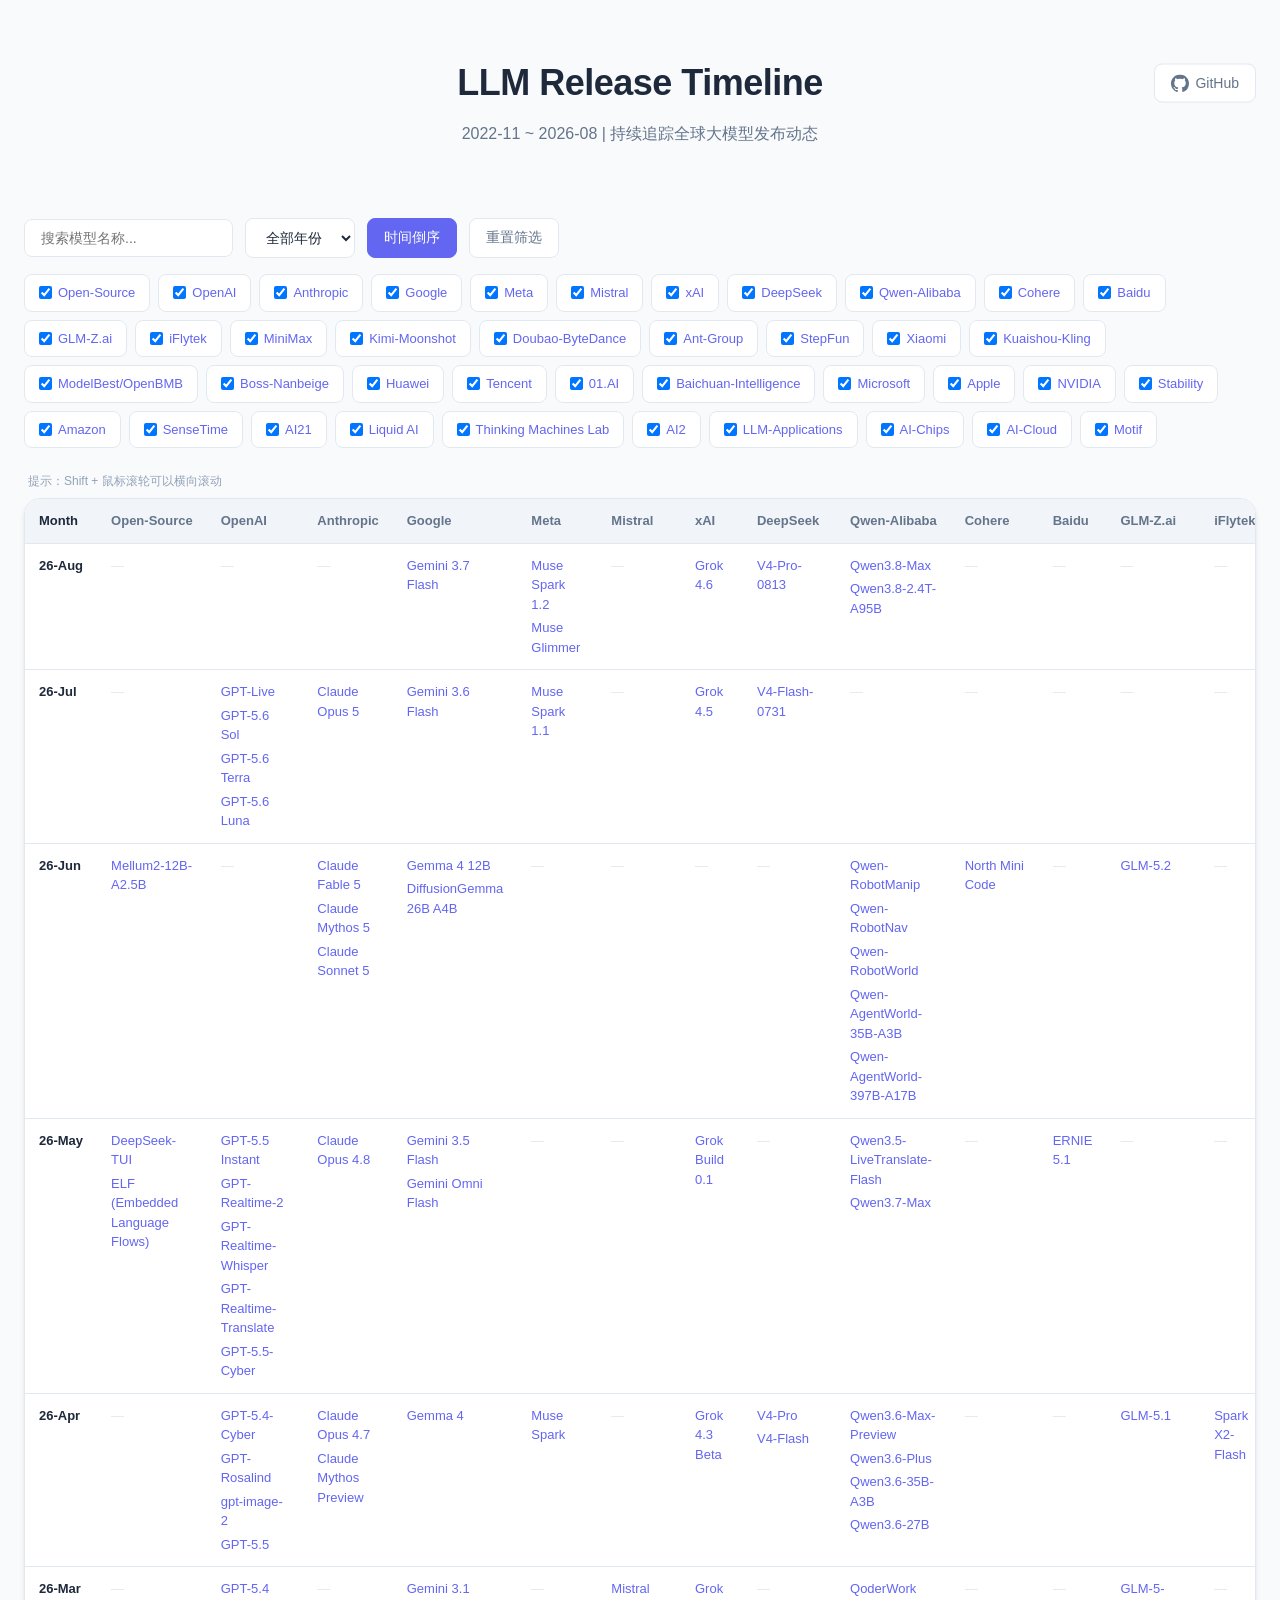
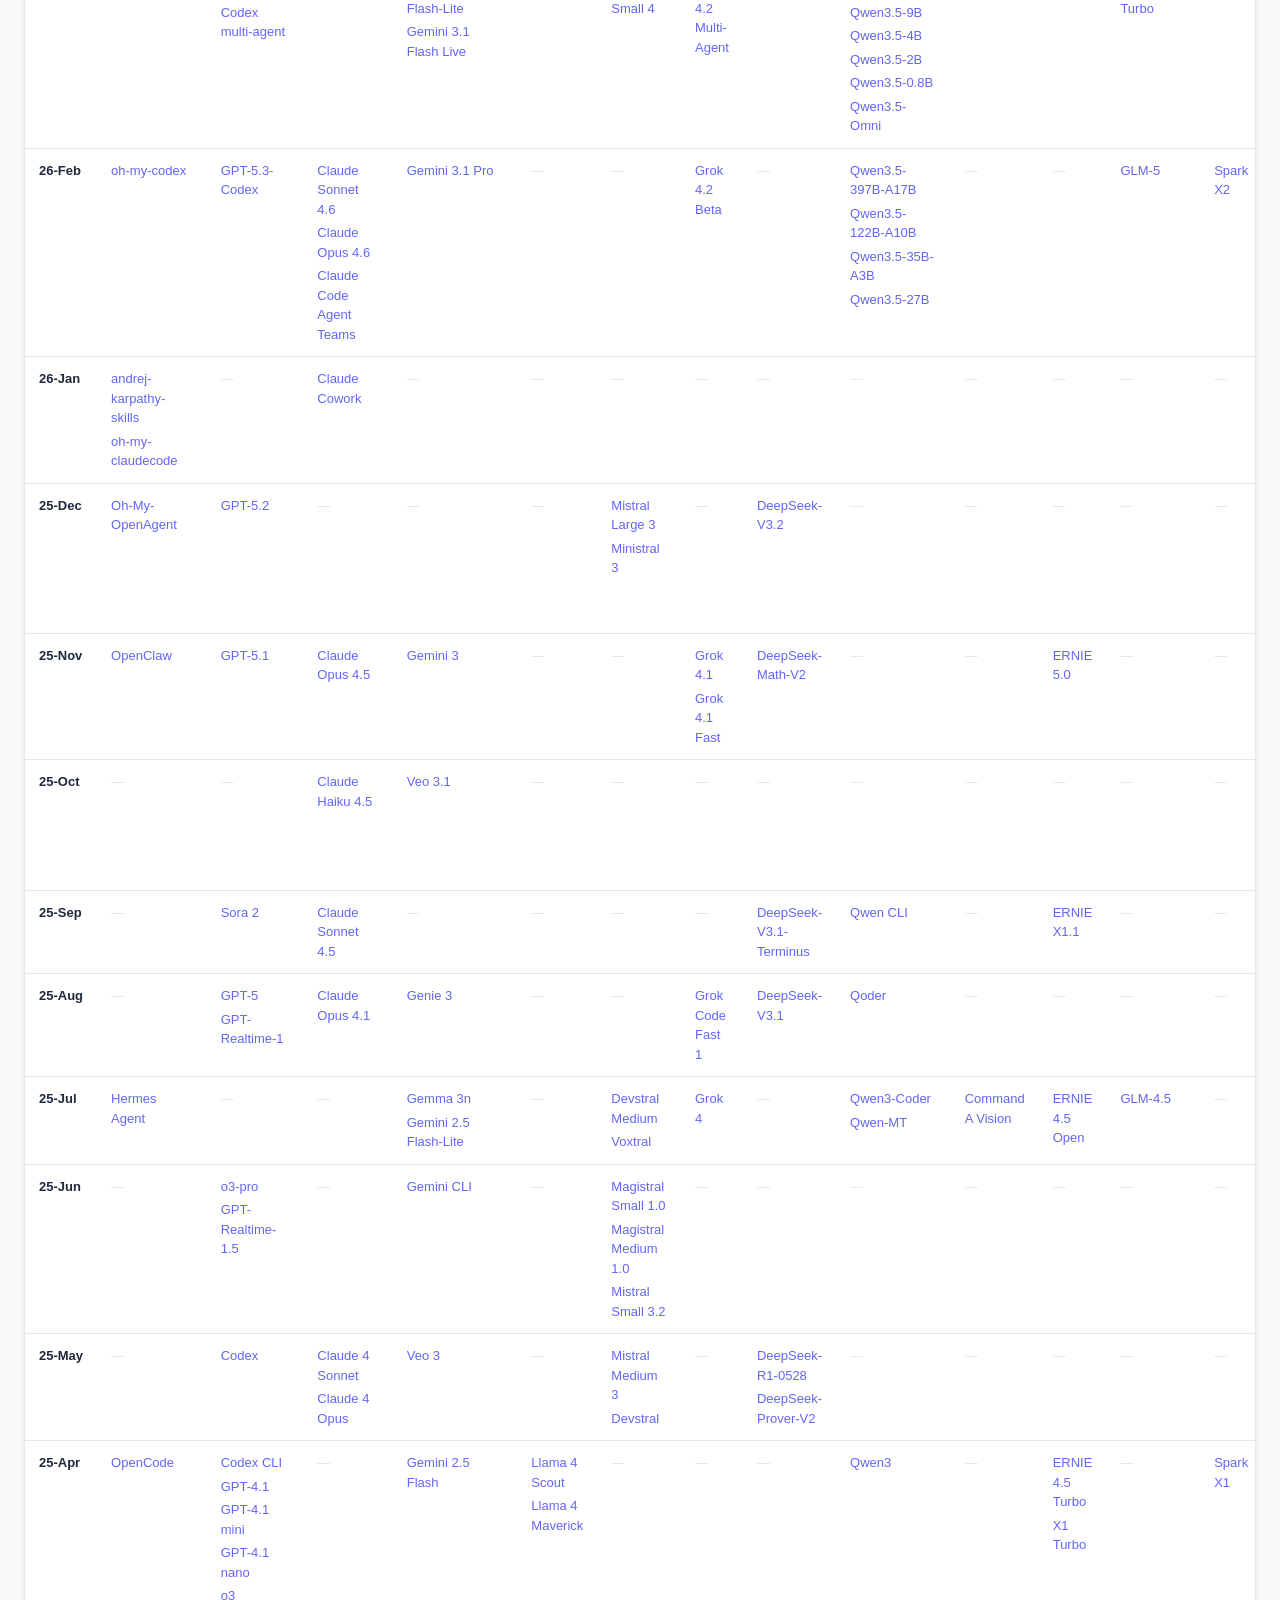
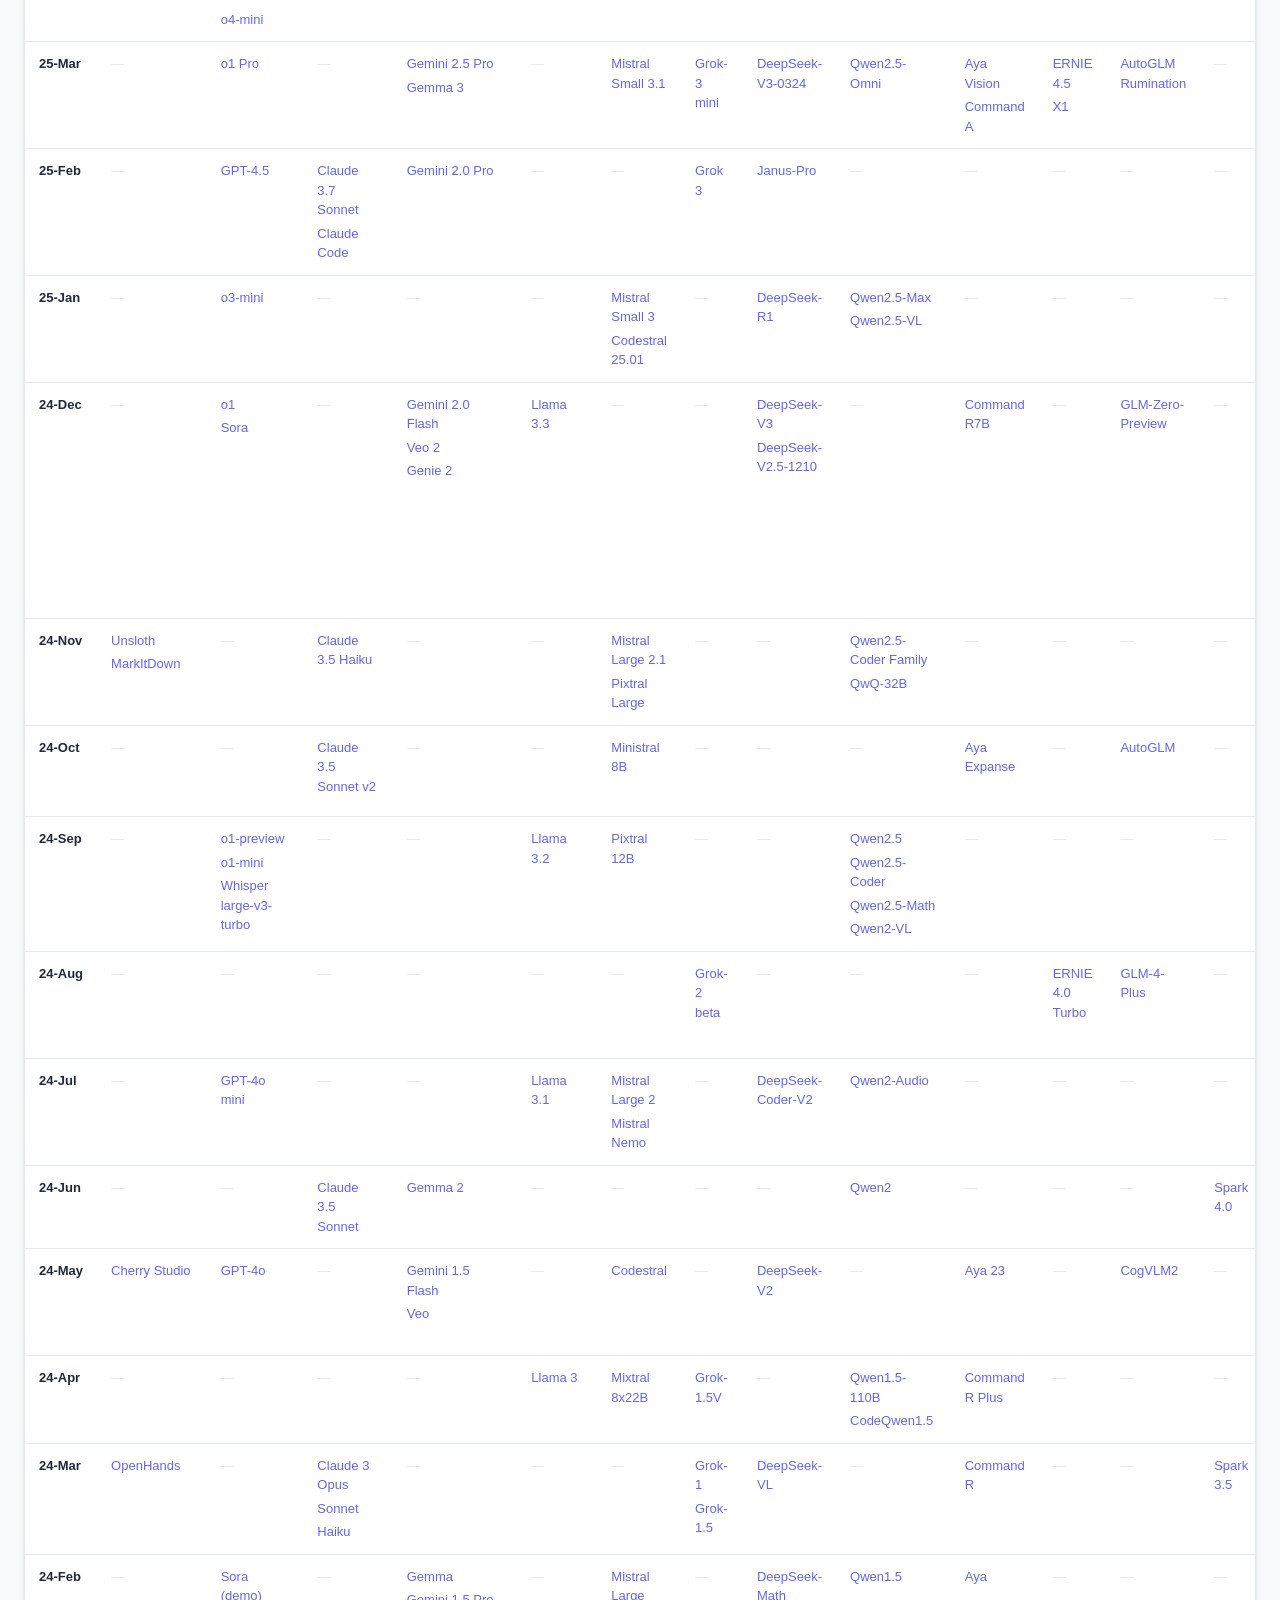
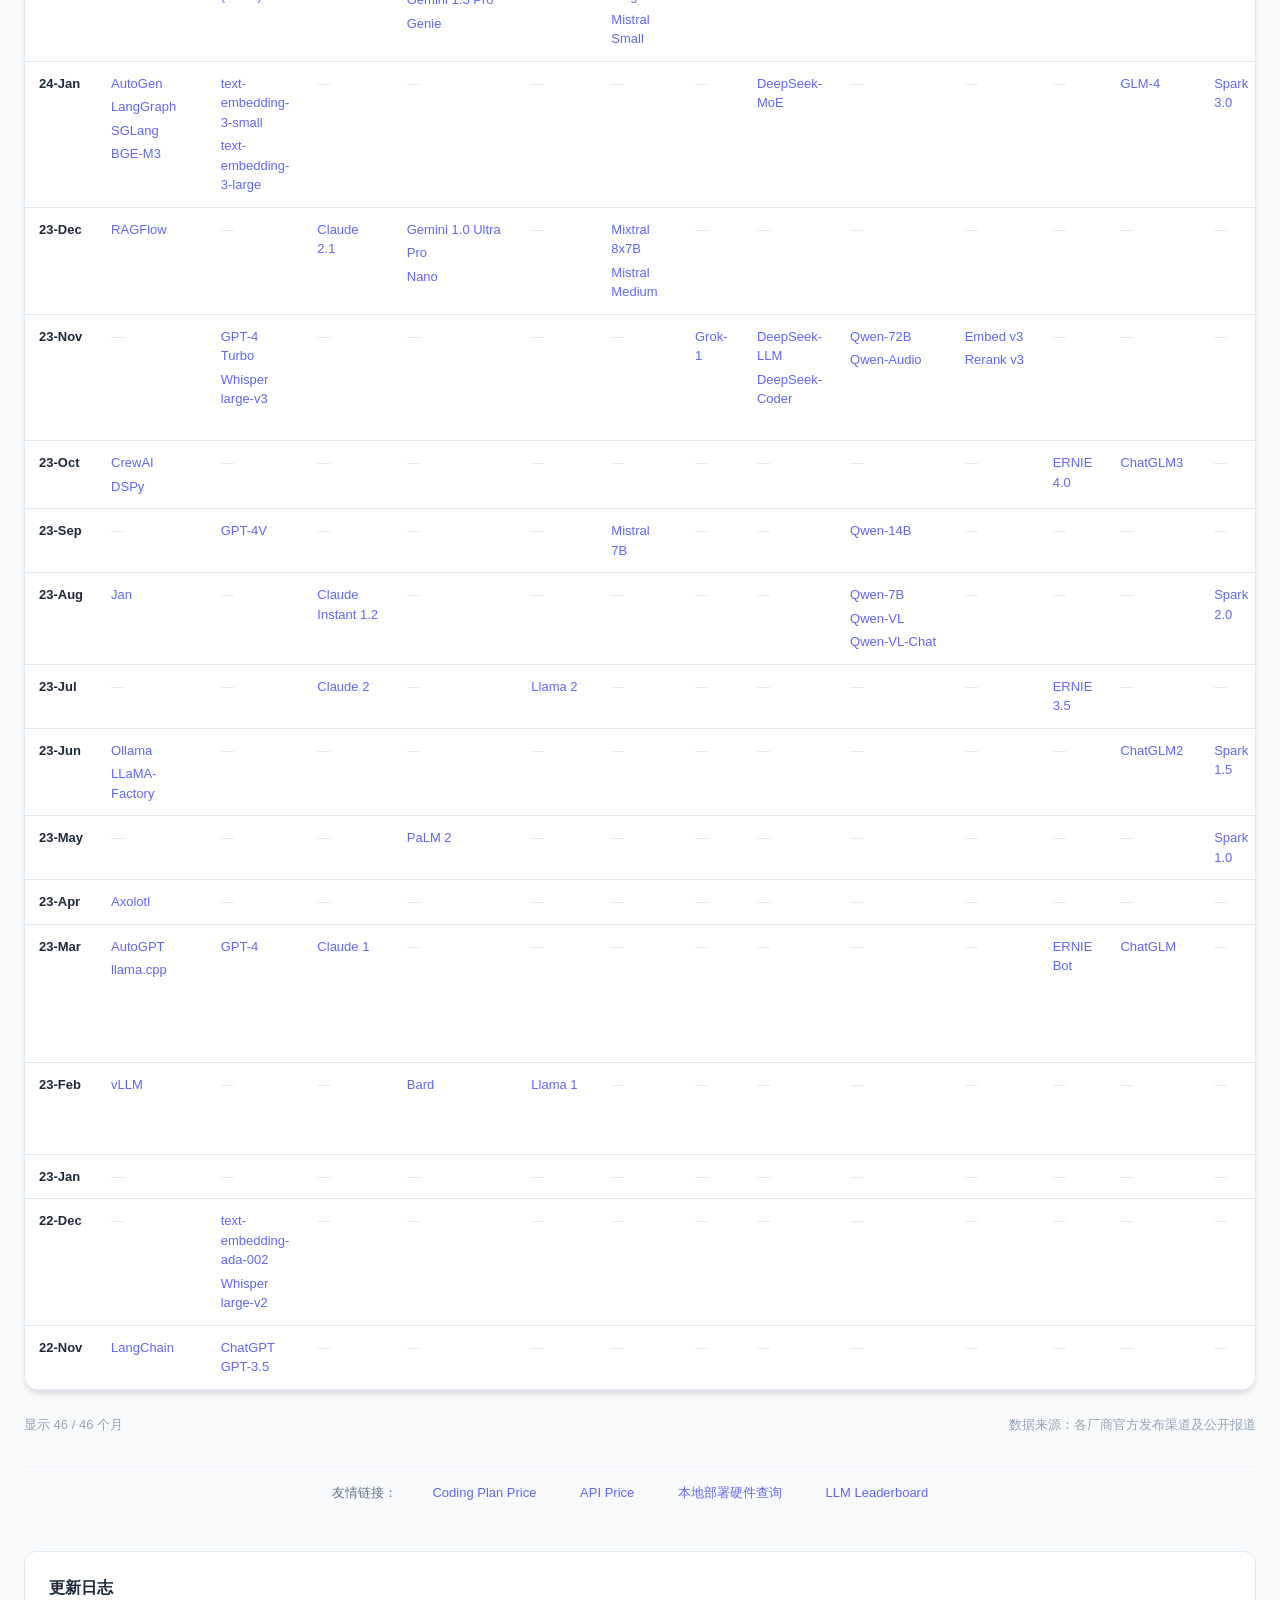
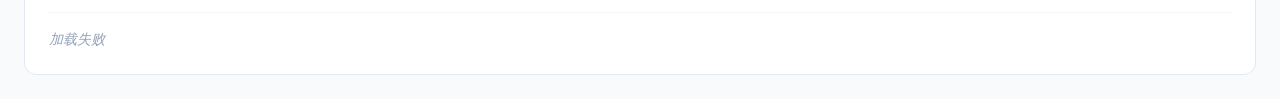
==== index.html @ 6c7d3f7c "site: add LLM Leaderboard (Artificial Analysis) to friend links" ====
<!DOCTYPE html>
<html lang="zh-CN">
<head>
  <meta charset="UTF-8">
  <meta name="viewport" content="width=device-width, initial-scale=1.0">
  <title>LLM Release Timeline</title>
  <link rel="stylesheet" href="styles.css">
</head>
<body>
  <div class="container">
    <header>
      <div class="header-top">
        <h1>LLM Release Timeline</h1>
        <a href="https://github.com/Physics-Lee/Monthly_Table_of_LLM_Releasing" class="github-link" target="_blank">
          <svg viewBox="0 0 24 24" width="18" height="18"><path fill="currentColor" d="M12 0C5.37 0 0 5.37 0 12c0 5.31 3.435 9.795 8.205 11.385.6.105.825-.255.825-.57 0-.285-.015-1.23-.015-2.235-3.015.555-3.795-.735-4.035-1.41-.135-.345-.72-1.41-1.23-1.695-.42-.225-1.02-.78-.015-.795.945-.015 1.62.87 1.845 1.23 1.08 1.815 2.805 1.305 3.495.99.105-.78.42-1.305.765-1.605-2.67-.3-5.46-1.335-5.46-5.925 0-1.305.465-2.385 1.23-3.225-.12-.3-.54-1.53.12-3.18 0 0 1.005-.315 3.3 1.23.96-.27 1.98-.405 3-.405s2.04.135 3 .405c2.295-1.56 3.3-1.23 3.3-1.23.66 1.65.24 2.88.12 3.18.765.84 1.23 1.905 1.23 3.225 0 4.605-2.805 5.625-5.475 5.925.435.375.81 1.095.81 2.22 0 1.605-.015 2.895-.015 3.3 0 .315.225.69.825.57A12.02 12.02 0 0024 12c0-6.63-5.37-12-12-12z"/></svg>
          GitHub
        </a>
      </div>
      <p class="subtitle">2022-11 ~ 2026-08 | 持续追踪全球大模型发布动态</p>
    </header>

    <div class="filters">
      <div class="filter-group">
        <input type="text" id="searchInput" placeholder="搜索模型名称...">
        <select id="yearFilter">
          <option value="all">全部年份</option>
          <option value="2022">2022</option>
          <option value="2023">2023</option>
          <option value="2024">2024</option>
          <option value="2025">2025</option>
          <option value="2026">2026</option>
        </select>
        <button id="sortBtn" data-order="desc">时间倒序</button>
        <button id="resetBtn">重置筛选</button>
      </div>
      <div class="vendor-filters" id="vendorFilters"></div>
    </div>

    <div class="table-hints">
      <span class="table-hint-left">提示：Shift + 鼠标滚轮可以横向滚动</span>
    </div>

    <div class="table-wrapper">
      <table id="timelineTable">
        <thead></thead>
        <tbody></tbody>
      </table>
    </div>

    <div class="footer">
      <span id="stats">加载中...</span>
      <span class="source">数据来源：各厂商官方发布渠道及公开报道</span>
    </div>

    <div class="friend-links">
      <span class="friend-links-label">友情链接：</span>
      <a href="https://z4crk6mg95.coze.site/" target="_blank" rel="noopener">Coding Plan Price</a>
      <a href="https://openrouter.ai/models?order=pricing-high-to-low" target="_blank" rel="noopener">API Price</a>
      <a href="https://apxml.com/zh/models" target="_blank" rel="noopener">本地部署硬件查询</a>
      <a href="https://artificialanalysis.ai/leaderboards/models" target="_blank" rel="noopener">LLM Leaderboard</a>
    </div>

    <div class="changelog" id="changelog">
      <h3>更新日志</h3>
      <div class="changelog-list" id="changelogList">加载中...</div>
    </div>
  </div>

  <script src="scripts/model-utils.js"></script>
  <script src="app.js"></script>
</body>
</html>
---- styles.css ----
:root {
  --bg-primary: #f8fafc;
  --bg-secondary: #ffffff;
  --bg-tertiary: #f1f5f9;
  --text-primary: #1e293b;
  --text-secondary: #64748b;
  --text-tertiary: #94a3b8;
  --border-color: #e2e8f0;
  --border-light: #f1f5f9;
  --accent-primary: #6366f1;
  --accent-secondary: #8b5cf6;
  --accent-success: #10b981;
  --shadow-sm: 0 1px 2px 0 rgba(0, 0, 0, 0.05);
  --shadow-md: 0 4px 6px -1px rgba(0, 0, 0, 0.1), 0 2px 4px -1px rgba(0, 0, 0, 0.06);
  --radius-sm: 6px;
  --radius-md: 8px;
  --radius-lg: 12px;
  --radius-xl: 16px;
}

* {
  margin: 0;
  padding: 0;
  box-sizing: border-box;
}

body {
  font-family: -apple-system, BlinkMacSystemFont, 'Segoe UI', 'PingFang SC', 'Hiragino Sans GB', 'Microsoft YaHei', sans-serif;
  background: var(--bg-primary);
  color: var(--text-primary);
  line-height: 1.5;
  padding: 24px;
  font-size: 14px;
}

.container {
  max-width: 1600px;
  margin: 0 auto;
}

/* Header */
header {
  margin-bottom: 32px;
  text-align: center;
  padding: 32px 0;
  position: relative;
}

.header-top {
  display: flex;
  align-items: center;
  justify-content: center;
  position: relative;
  margin-bottom: 12px;
}

header h1 {
  font-size: 36px;
  font-weight: 700;
  letter-spacing: -0.5px;
  color: var(--text-primary);
}

.github-link {
  position: absolute;
  right: 0;
  top: 50%;
  transform: translateY(-50%);
  display: inline-flex;
  align-items: center;
  gap: 6px;
  color: var(--text-secondary);
  text-decoration: none;
  font-size: 14px;
  font-weight: 500;
  padding: 8px 16px;
  border-radius: var(--radius-md);
  border: 1px solid var(--border-color);
  background: var(--bg-secondary);
  transition: all 0.2s;
}

.github-link:hover {
  color: var(--accent-primary);
  border-color: var(--accent-primary);
}

.subtitle {
  font-size: 16px;
  color: var(--text-secondary);
  margin-bottom: 8px;
  font-weight: 500;
}

.models {
  font-size: 13px;
  color: var(--text-tertiary);
  max-width: 700px;
  margin: 0 auto;
  line-height: 1.6;
}

/* Filters */
.filters {
  margin-bottom: 24px;
  display: flex;
  flex-direction: column;
  gap: 16px;
}

.filter-group {
  display: flex;
  flex-wrap: wrap;
  gap: 12px;
  align-items: center;
}

#searchInput {
  padding: 10px 16px;
  border: 1px solid var(--border-color);
  border-radius: var(--radius-md);
  font-size: 14px;
  min-width: 200px;
  background: var(--bg-secondary);
  color: var(--text-primary);
}

#searchInput:focus {
  outline: none;
  border-color: var(--accent-primary);
}

#yearFilter {
  padding: 10px 16px;
  border: 1px solid var(--border-color);
  border-radius: var(--radius-md);
  font-size: 14px;
  background: var(--bg-secondary);
  color: var(--text-primary);
  cursor: pointer;
}

#resetBtn {
  padding: 10px 16px;
  border: 1px solid var(--border-color);
  border-radius: var(--radius-md);
  font-size: 14px;
  background: var(--bg-secondary);
  color: var(--text-secondary);
  cursor: pointer;
  font-weight: 500;
  transition: all 0.2s;
}

#resetBtn:hover {
  border-color: var(--accent-primary);
  color: var(--accent-primary);
  background: rgba(99, 102, 241, 0.06);
}

#sortBtn {
  padding: 10px 16px;
  border: 1px solid var(--accent-primary);
  border-radius: var(--radius-md);
  font-size: 14px;
  background: var(--accent-primary);
  color: #fff;
  cursor: pointer;
  font-weight: 500;
  transition: all 0.2s;
}

#sortBtn:hover {
  background: var(--accent-secondary);
  border-color: var(--accent-secondary);
}

.vendor-filters {
  display: flex;
  flex-wrap: wrap;
  gap: 8px;
}

.vendor-filters label {
  display: flex;
  align-items: center;
  gap: 6px;
  padding: 8px 14px;
  background: var(--bg-secondary);
  border: 1px solid var(--border-color);
  border-radius: var(--radius-md);
  font-size: 13px;
  cursor: pointer;
  transition: all 0.15s;
  user-select: none;
}

.vendor-filters label:hover {
  border-color: var(--accent-primary);
}

.vendor-filters input {
  cursor: pointer;
}

.vendor-filters input:checked + span {
  color: var(--accent-primary);
  font-weight: 500;
}

/* Table Hints */
.table-hints {
  display: flex;
  justify-content: space-between;
  align-items: center;
  margin-bottom: 8px;
  padding: 0 4px;
  font-size: 12px;
  color: var(--text-tertiary);
}

/* Table */
.table-wrapper {
  overflow-x: auto;
  border-radius: var(--radius-xl);
  border: 1px solid var(--border-color);
  background: var(--bg-secondary);
  box-shadow: var(--shadow-md);
}

table {
  width: 100%;
  border-collapse: collapse;
  min-width: 1400px;
}

th, td {
  padding: 12px 14px;
  text-align: left;
  border-bottom: 1px solid var(--border-color);
  font-size: 13px;
  vertical-align: top;
}

th {
  background: var(--bg-tertiary);
  font-weight: 600;
  color: var(--text-secondary);
  position: sticky;
  top: 0;
  z-index: 2;
  white-space: nowrap;
}

/* 第一列月份固定 */
th:first-child,
td:first-child {
  position: sticky;
  left: 0;
  background: var(--bg-secondary);
  font-weight: 600;
  color: var(--text-primary);
  z-index: 3;
  min-width: 70px;
  white-space: nowrap;
}

th:first-child {
  background: var(--bg-tertiary);
  z-index: 4;
}

tbody tr:hover td {
  background: var(--bg-tertiary);
}

tbody tr:hover td:first-child {
  background: #e2e8f0;
}

/* 空单元格淡化 */
td:empty::after {
  content: '—';
  color: var(--border-color);
}

/* 模型链接 */
.model-link {
  color: var(--accent-primary);
  text-decoration: none;
  font-weight: 500;
}

.model-link:hover {
  text-decoration: underline;
}

/* 单元格内的多个模型 */
.model-item {
  display: block;
  margin-bottom: 4px;
  line-height: 1.5;
}

.model-item:last-child {
  margin-bottom: 0;
}

/* Footer */
.footer {
  margin-top: 24px;
  display: flex;
  justify-content: space-between;
  align-items: center;
  font-size: 13px;
  color: var(--text-tertiary);
  flex-wrap: wrap;
  gap: 8px;
}

/* Friend Links */
.friend-links {
  margin-top: 32px;
  padding: 16px 0;
  text-align: center;
  font-size: 13px;
  color: var(--text-tertiary);
  border-top: 1px solid var(--border-light);
}

.friend-links-label {
  margin-right: 12px;
  color: var(--text-secondary);
  font-weight: 500;
}

.friend-links a {
  color: var(--accent-primary);
  text-decoration: none;
  margin: 0 10px;
  padding: 4px 10px;
  border-radius: var(--radius-sm);
  transition: all 0.2s;
}

.friend-links a:hover {
  text-decoration: underline;
  background: rgba(99, 102, 241, 0.06);
}

/* Changelog */
.changelog {
  margin-top: 32px;
  padding: 24px;
  background: var(--bg-secondary);
  border-radius: var(--radius-lg);
  border: 1px solid var(--border-color);
}

.changelog h3 {
  font-size: 16px;
  font-weight: 600;
  color: var(--text-primary);
  margin-bottom: 16px;
  padding-bottom: 12px;
  border-bottom: 1px solid var(--border-light);
}

.changelog-list {
  display: flex;
  flex-direction: column;
  gap: 12px;
}

.changelog-item {
  display: flex;
  align-items: flex-start;
  gap: 12px;
  font-size: 13px;
  line-height: 1.6;
}

.changelog-date {
  color: var(--text-tertiary);
  white-space: nowrap;
  min-width: 80px;
}

.changelog-hash {
  color: var(--accent-primary);
  font-family: monospace;
  font-size: 12px;
  background: rgba(99, 102, 241, 0.08);
  padding: 2px 6px;
  border-radius: var(--radius-sm);
  white-space: nowrap;
}

.changelog-msg {
  color: var(--text-secondary);
  flex: 1;
}

.changelog-error {
  color: var(--text-tertiary);
  font-style: italic;
}

/* Responsive */
@media (max-width: 768px) {
  body {
    padding: 16px;
  }

  header h1 {
    font-size: 26px;
  }

  .github-link {
    position: static;
    transform: none;
    margin-top: 16px;
  }

  .header-top {
    flex-direction: column;
  }

  .filter-group {
    width: 100%;
  }

  #searchInput {
    flex: 1;
    min-width: 0;
  }
}
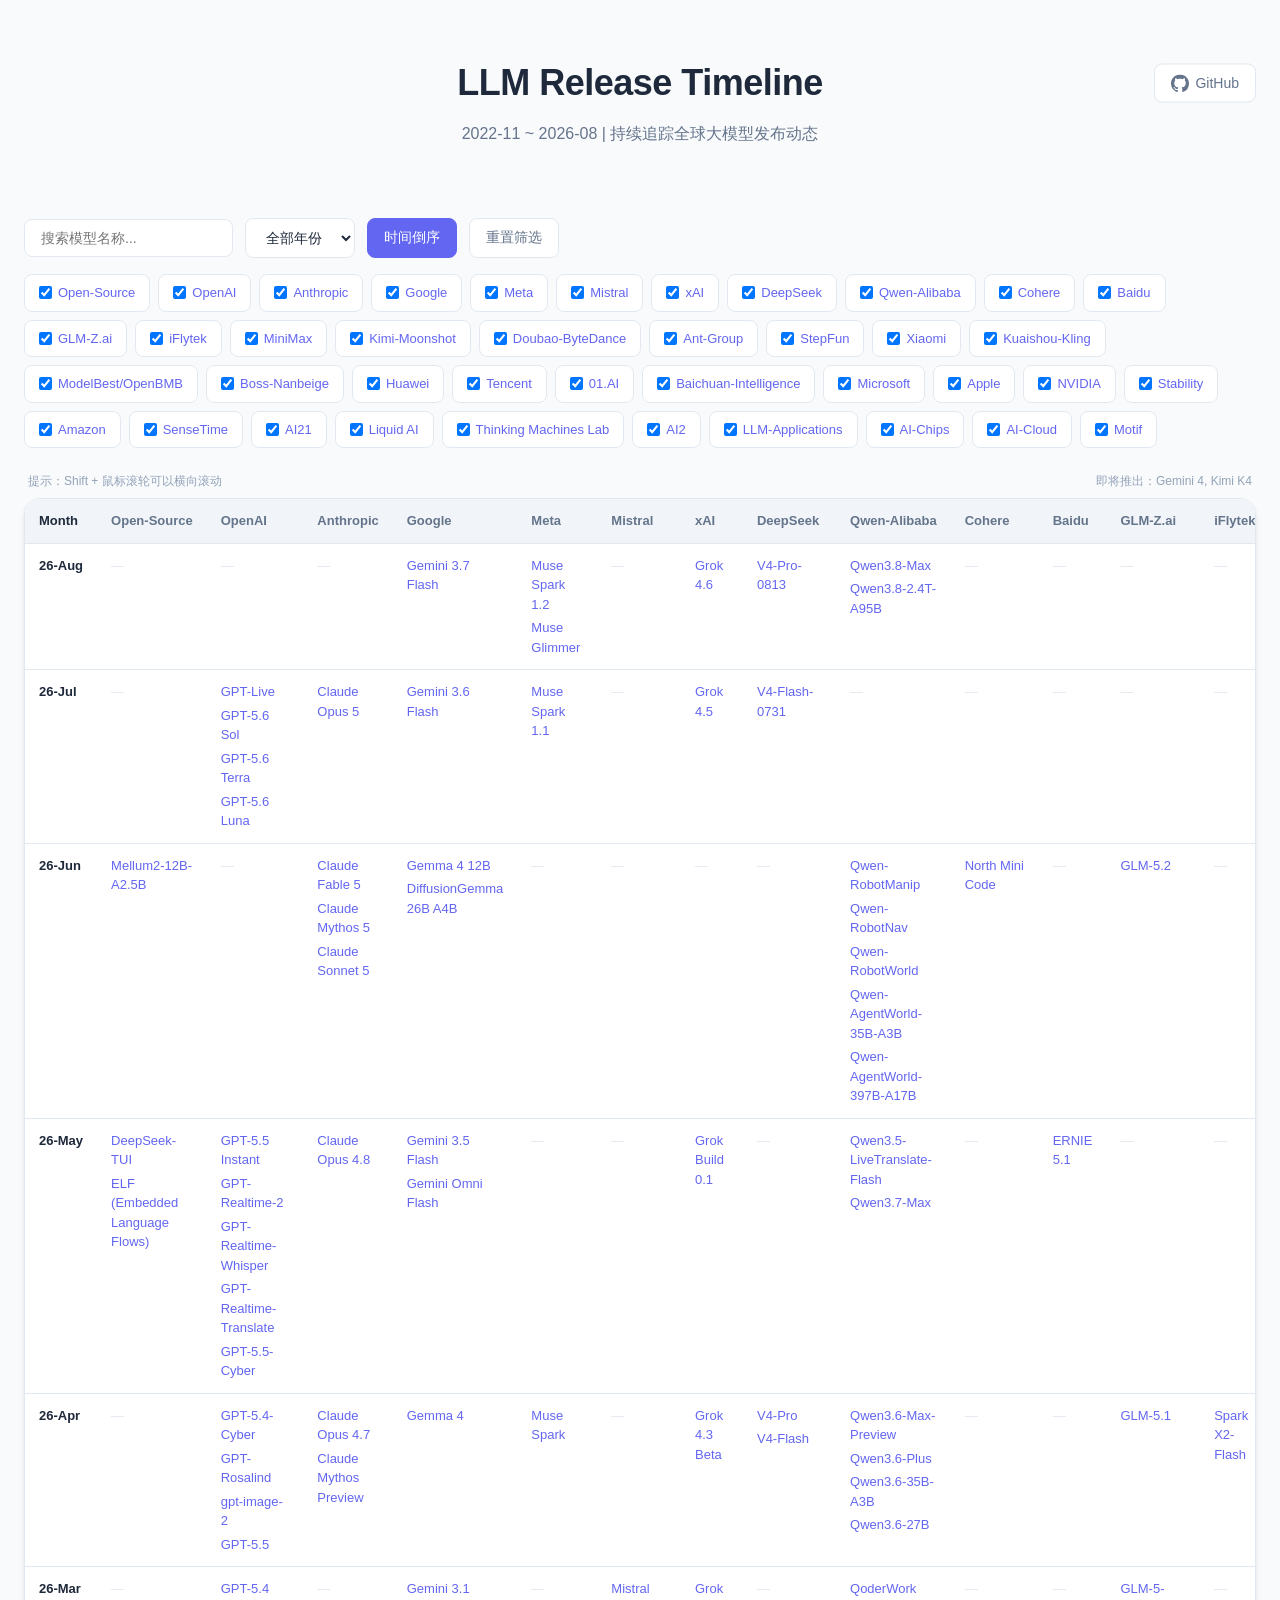
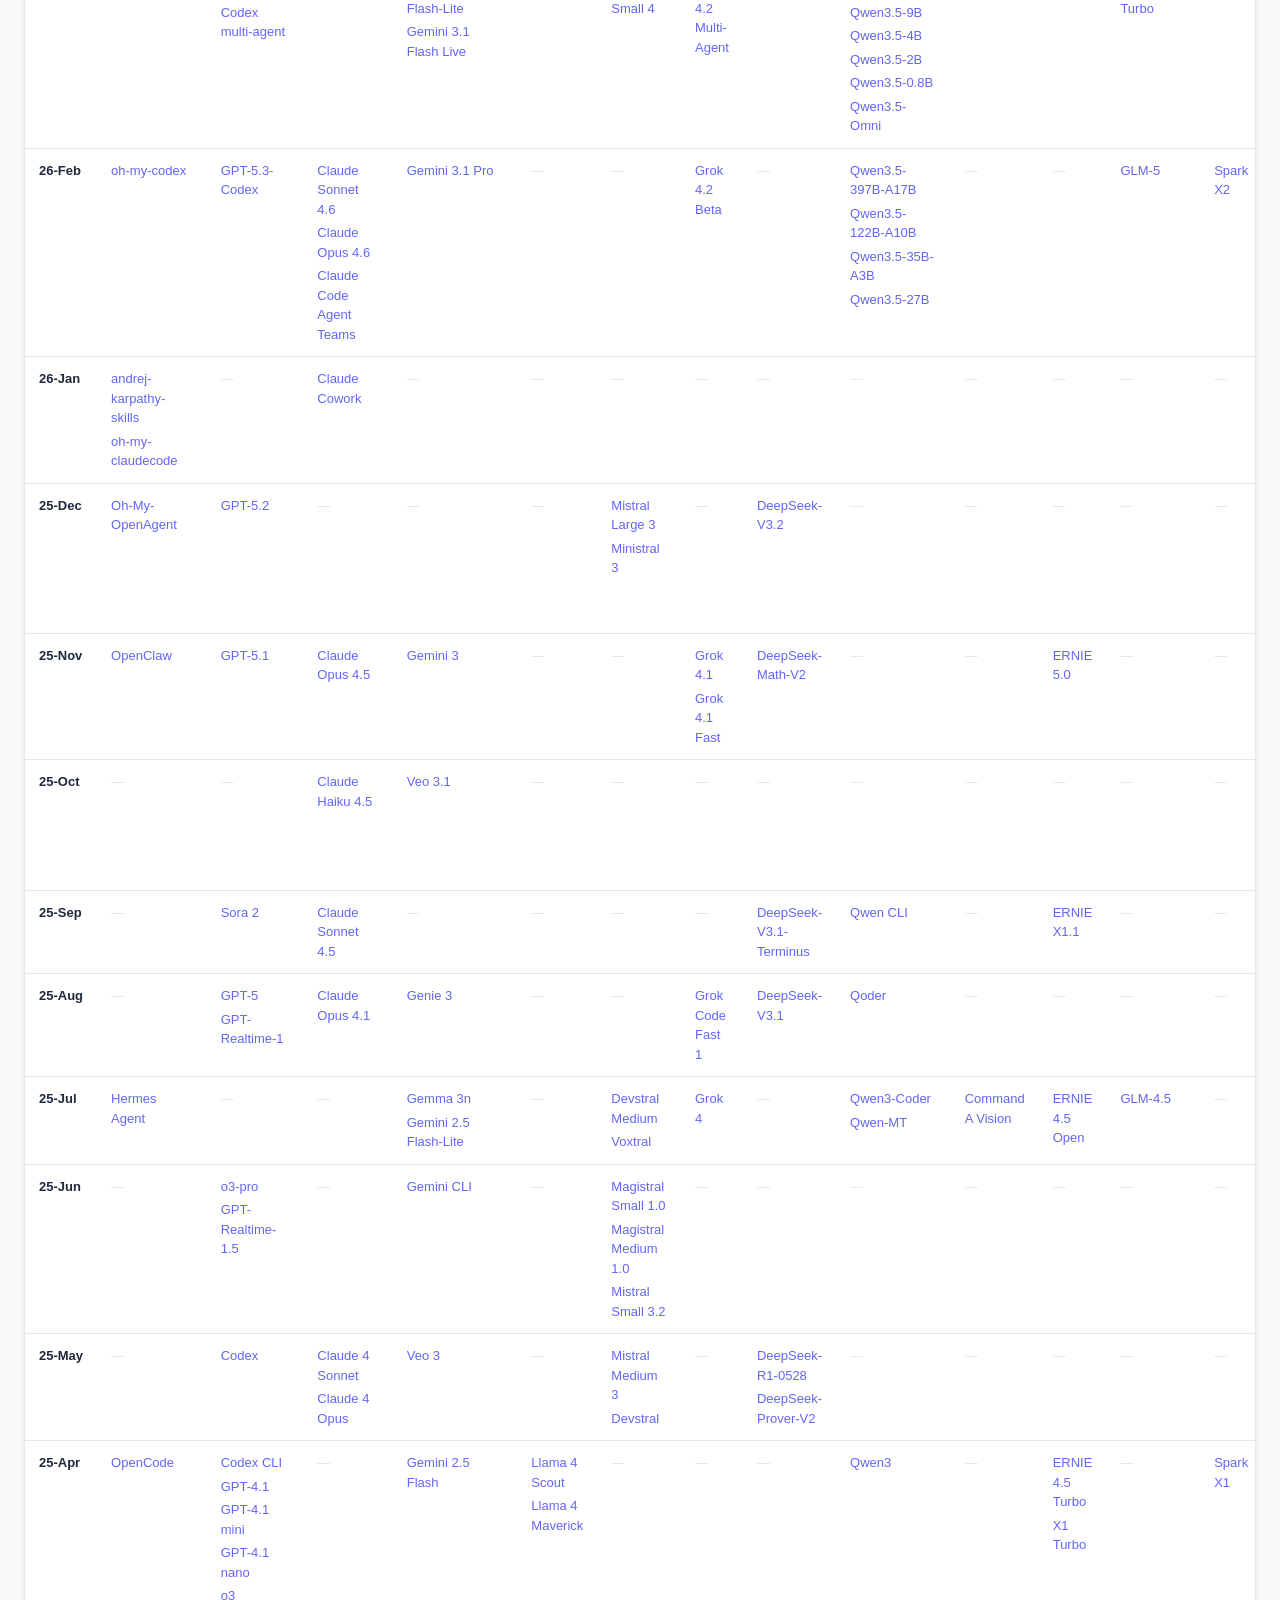
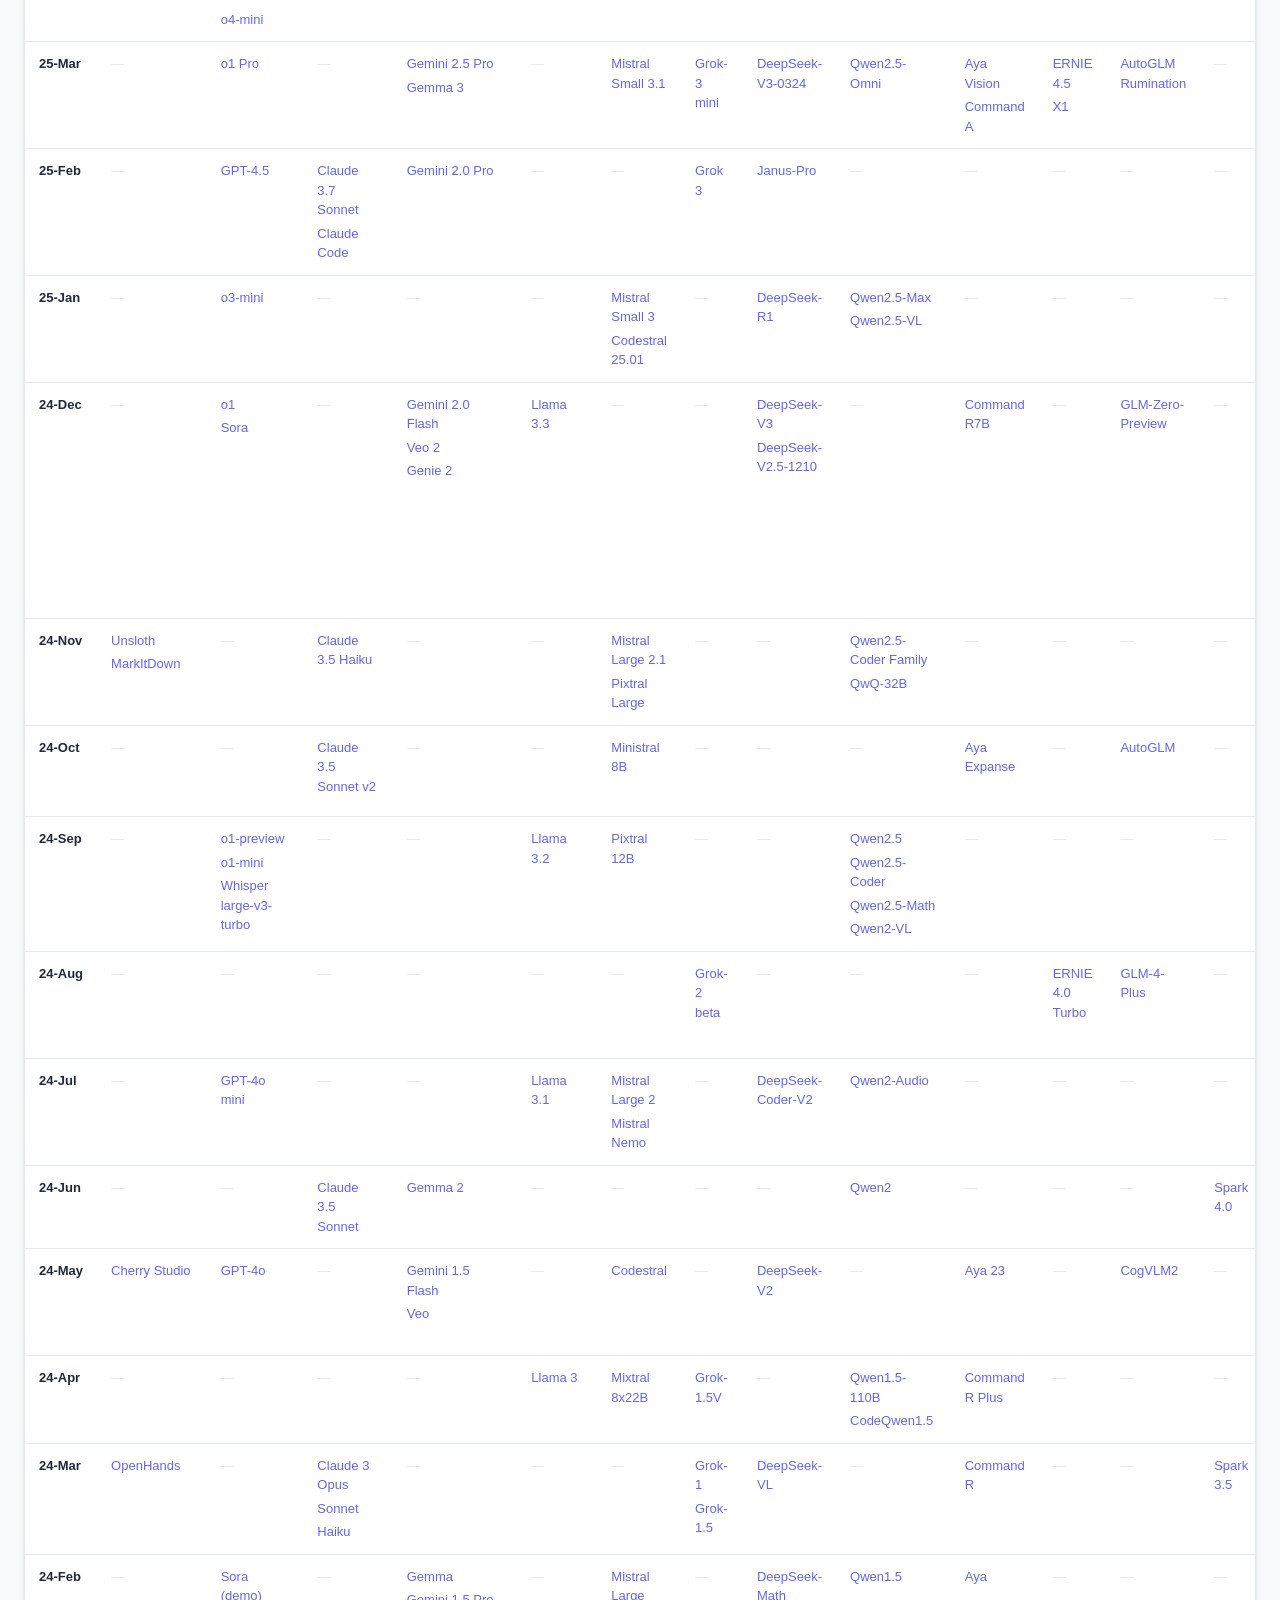
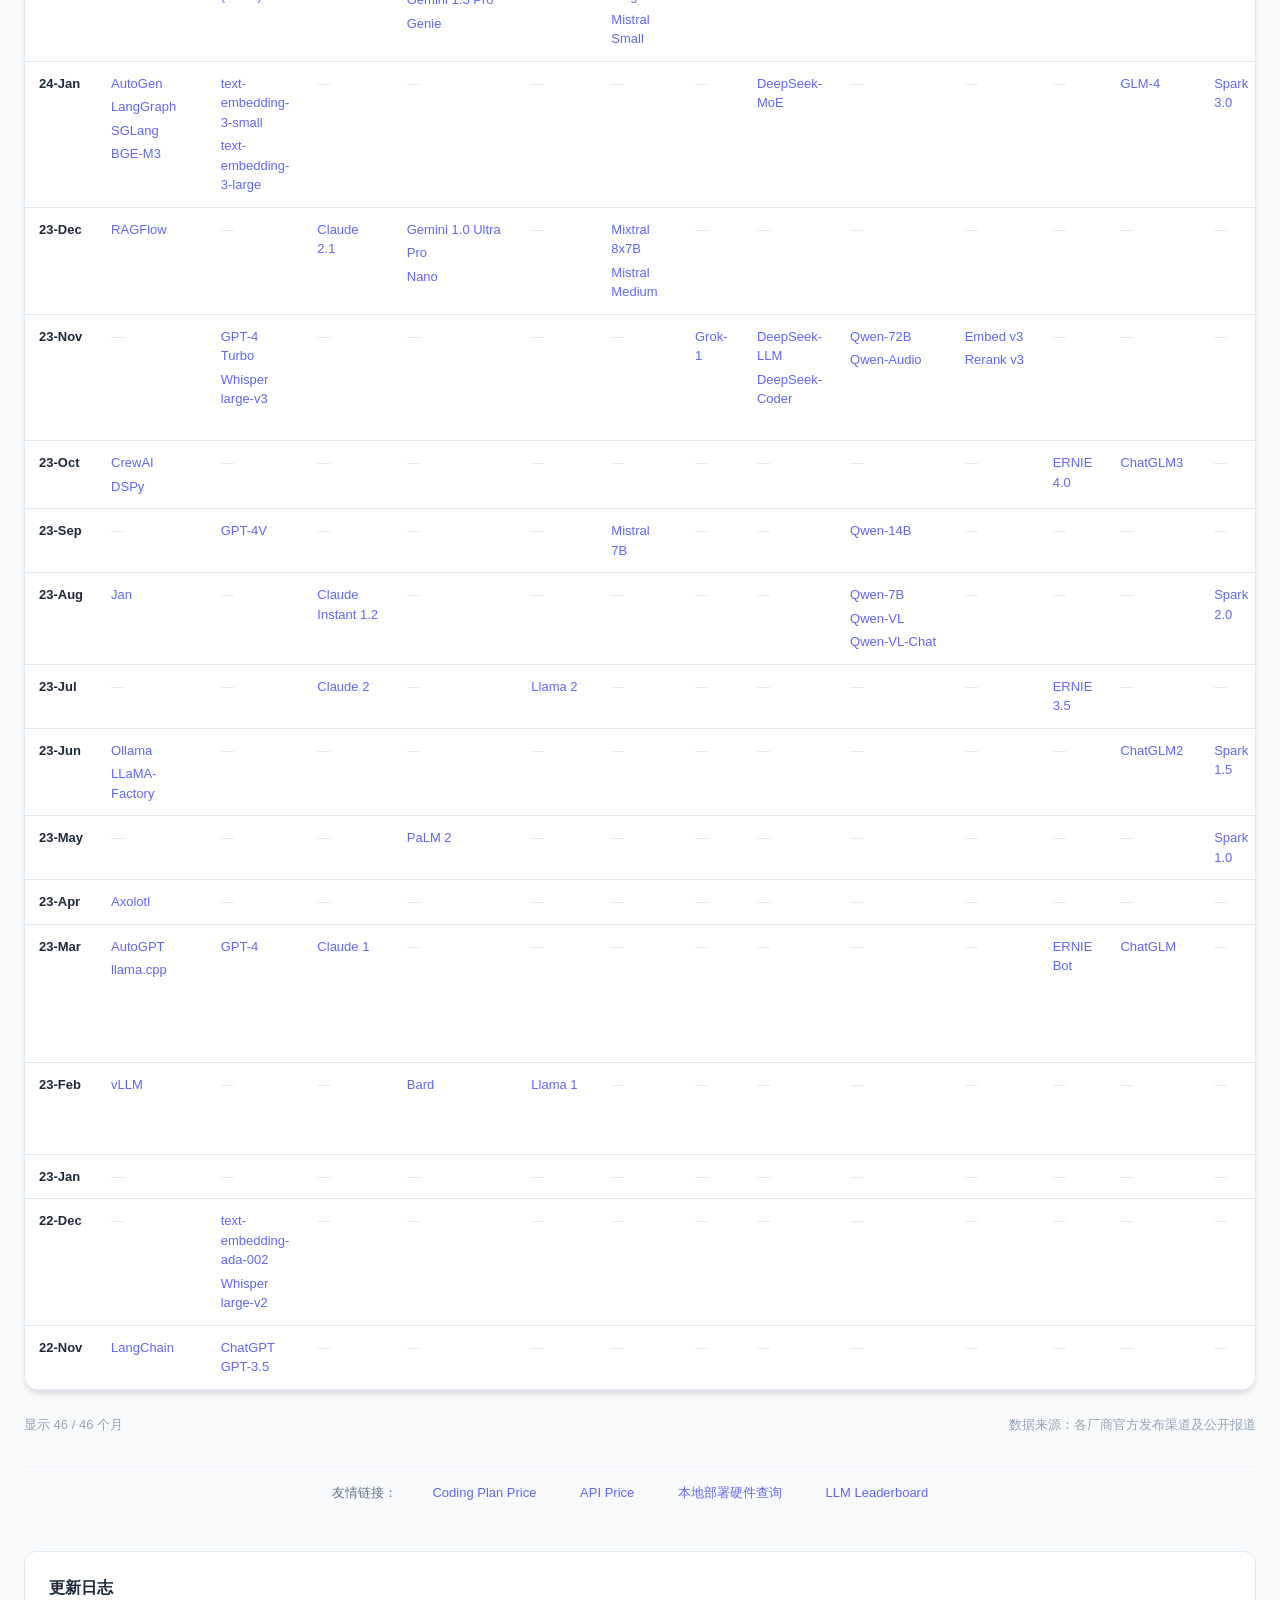
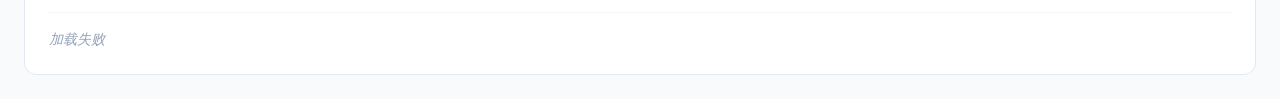
==== commit 6f0b0e60: "site: restore upcoming releases hint with Gemini 4 and Kimi K4" ====
--- a/index.html
+++ b/index.html
@@ -38,6 +38,7 @@
 
     <div class="table-hints">
       <span class="table-hint-left">提示：Shift + 鼠标滚轮可以横向滚动</span>
+      <span class="table-hint-right">即将推出：Gemini 4, Kimi K4</span>
     </div>
 
     <div class="table-wrapper">
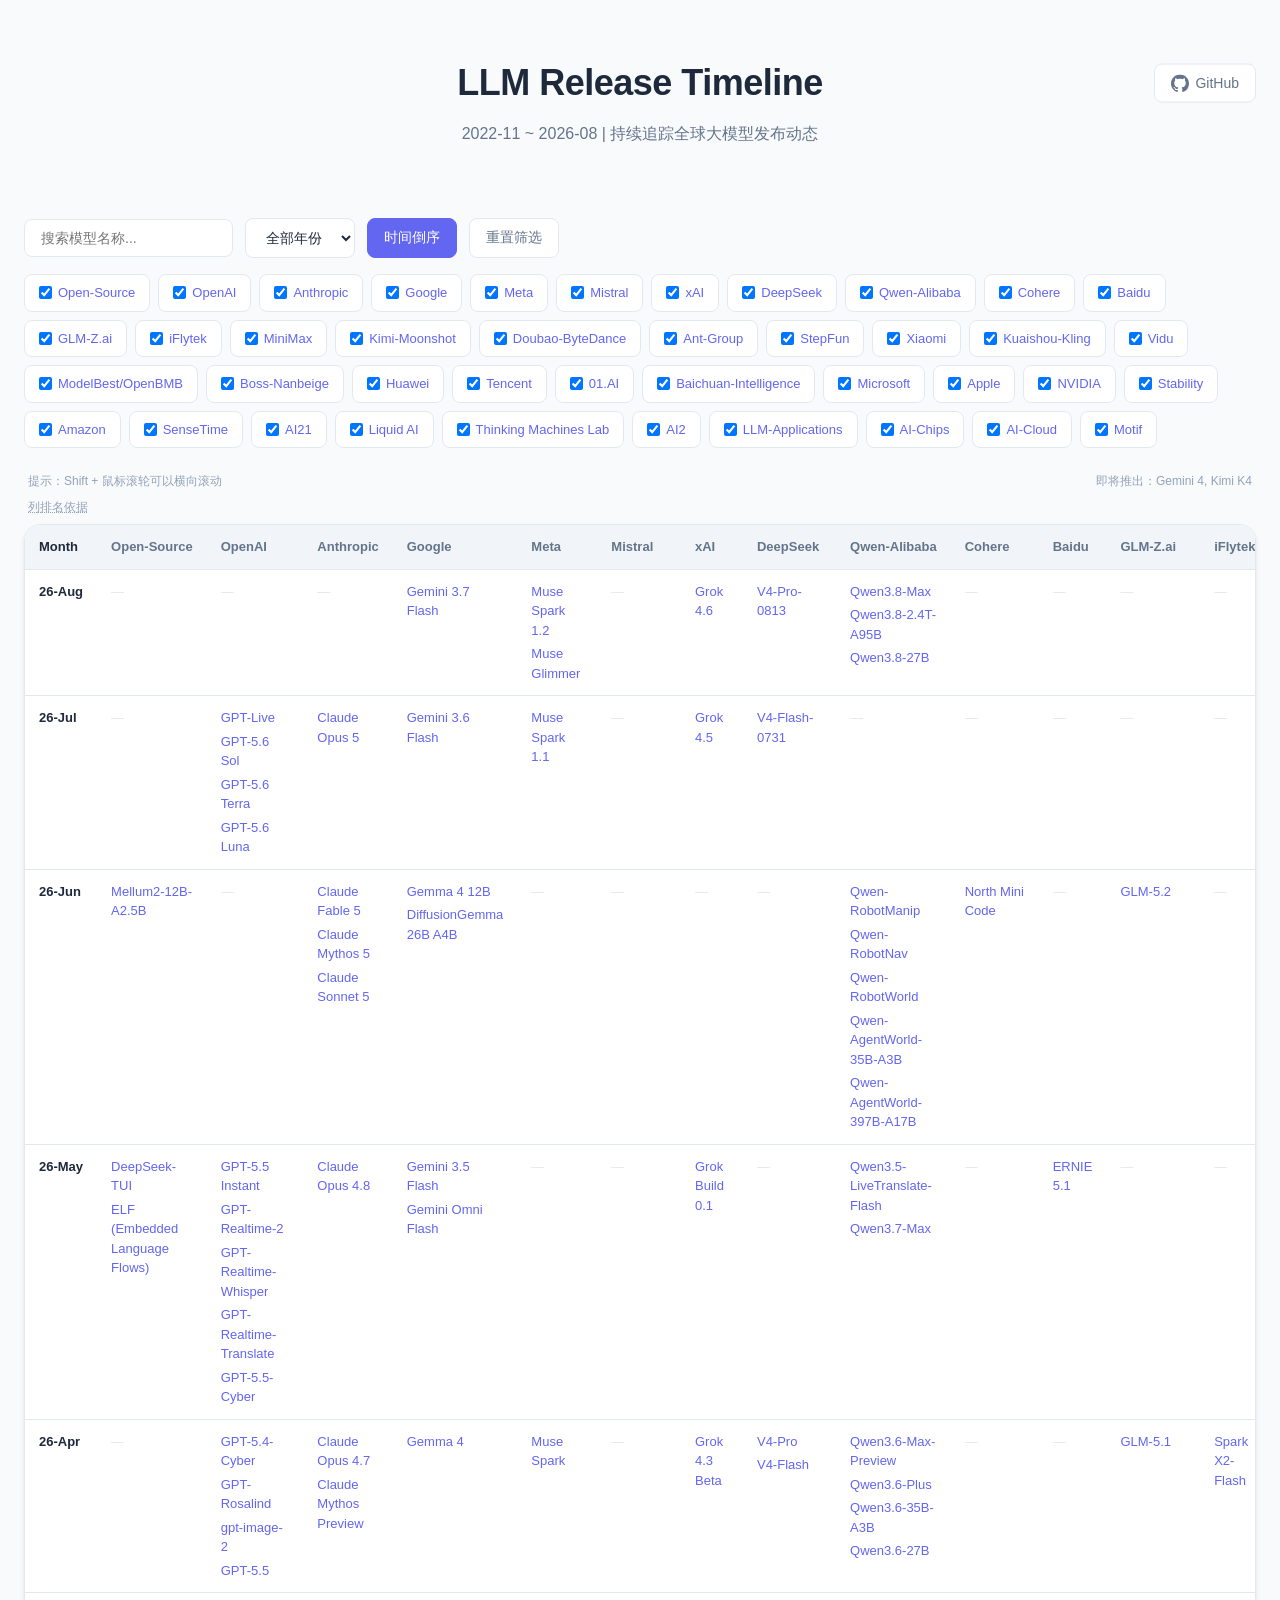
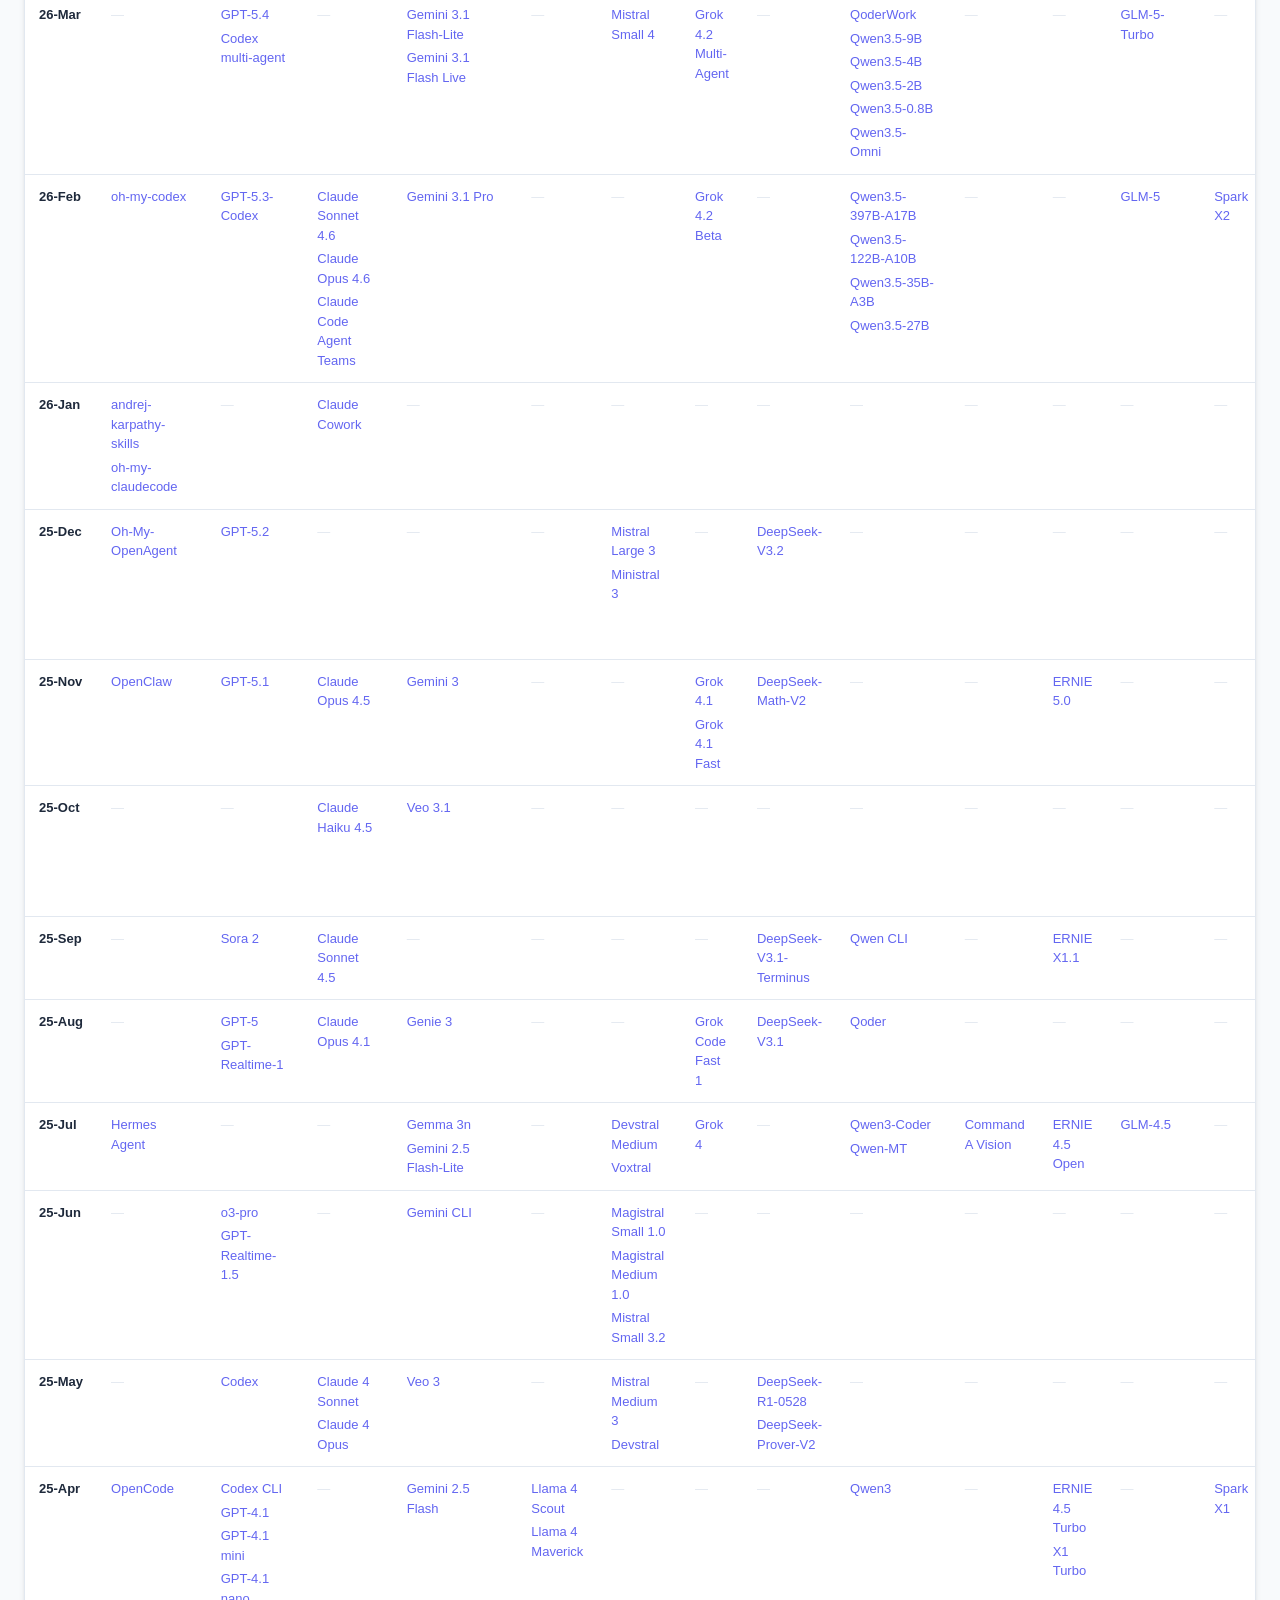
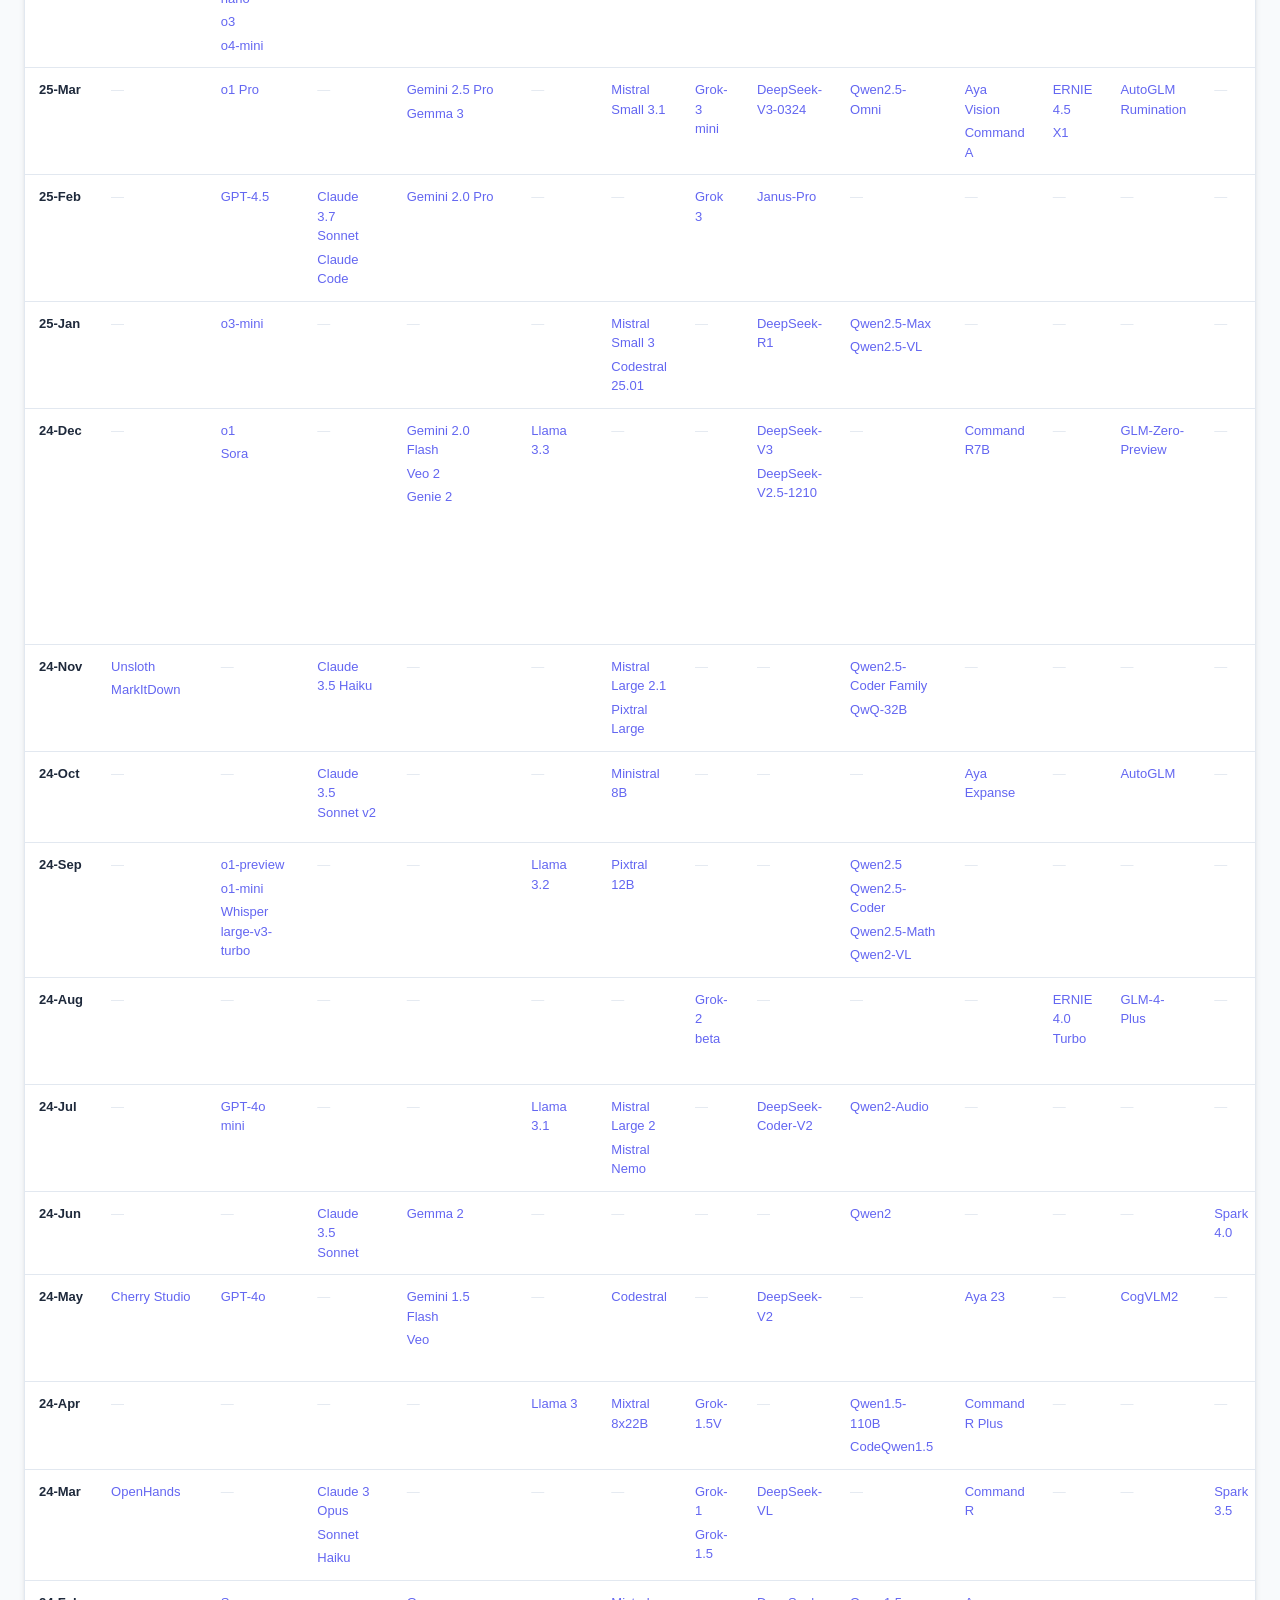
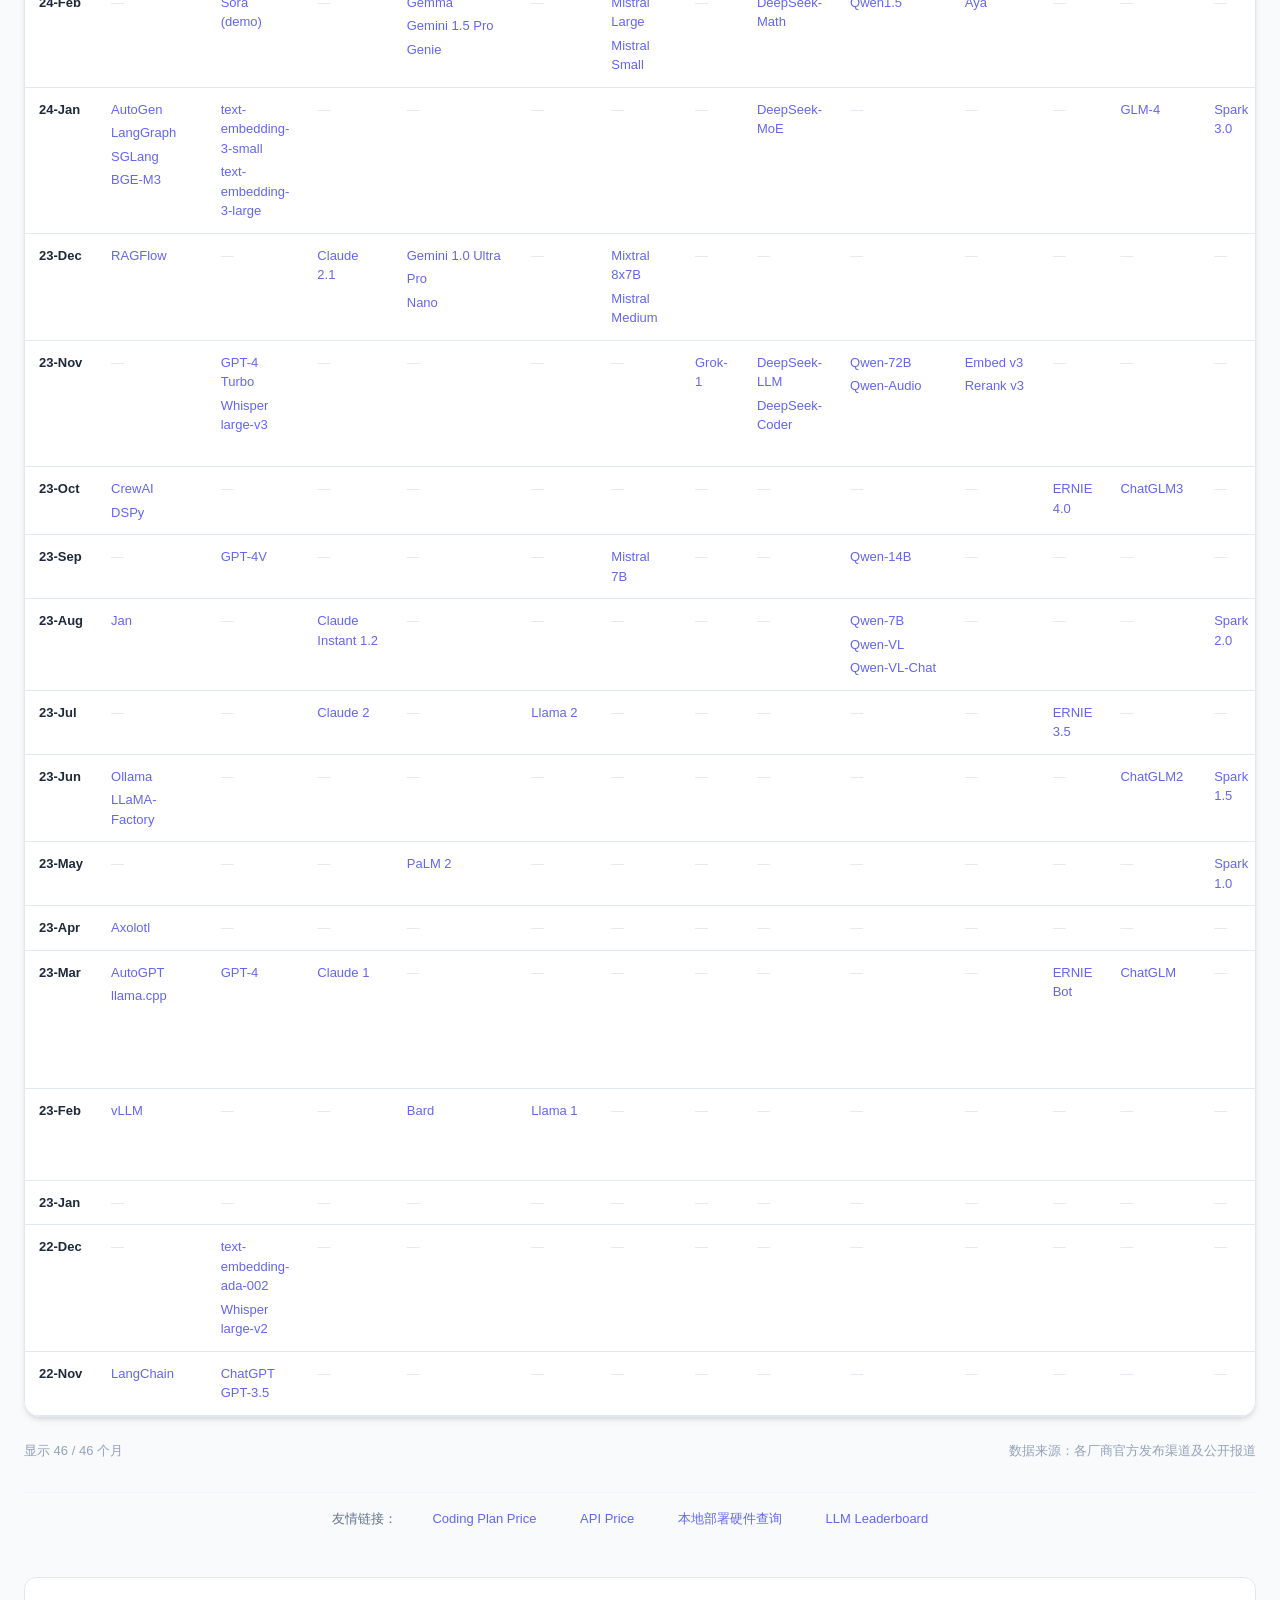
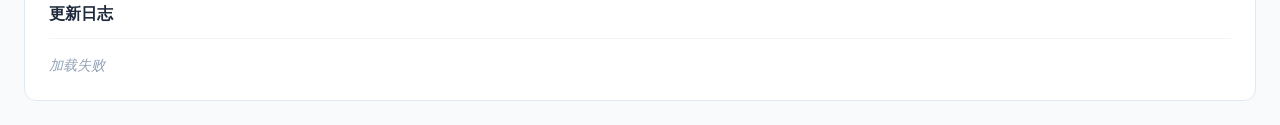
==== commit d13d67b7: "site: add column-ranking basis page backed by AA snapshot" ====
--- a/index.html
+++ b/index.html
@@ -41,6 +41,10 @@
       <span class="table-hint-right">即将推出：Gemini 4, Kimi K4</span>
     </div>
 
+    <div class="ranking-source">
+      <a href="aa-ranking.html" target="_blank" rel="noopener">列排名依据</a>
+    </div>
+
     <div class="table-wrapper">
       <table id="timelineTable">
         <thead></thead>
--- a/styles.css
+++ b/styles.css
@@ -219,6 +219,22 @@
   color: var(--text-tertiary);
 }
 
+/* Ranking Source */
+.ranking-source {
+  margin-bottom: 8px;
+  padding: 0 4px;
+  font-size: 12px;
+}
+
+.ranking-source a {
+  color: var(--text-tertiary);
+  text-decoration: underline dotted;
+}
+
+.ranking-source a:hover {
+  color: var(--text-secondary);
+}
+
 /* Table */
 .table-wrapper {
   overflow-x: auto;
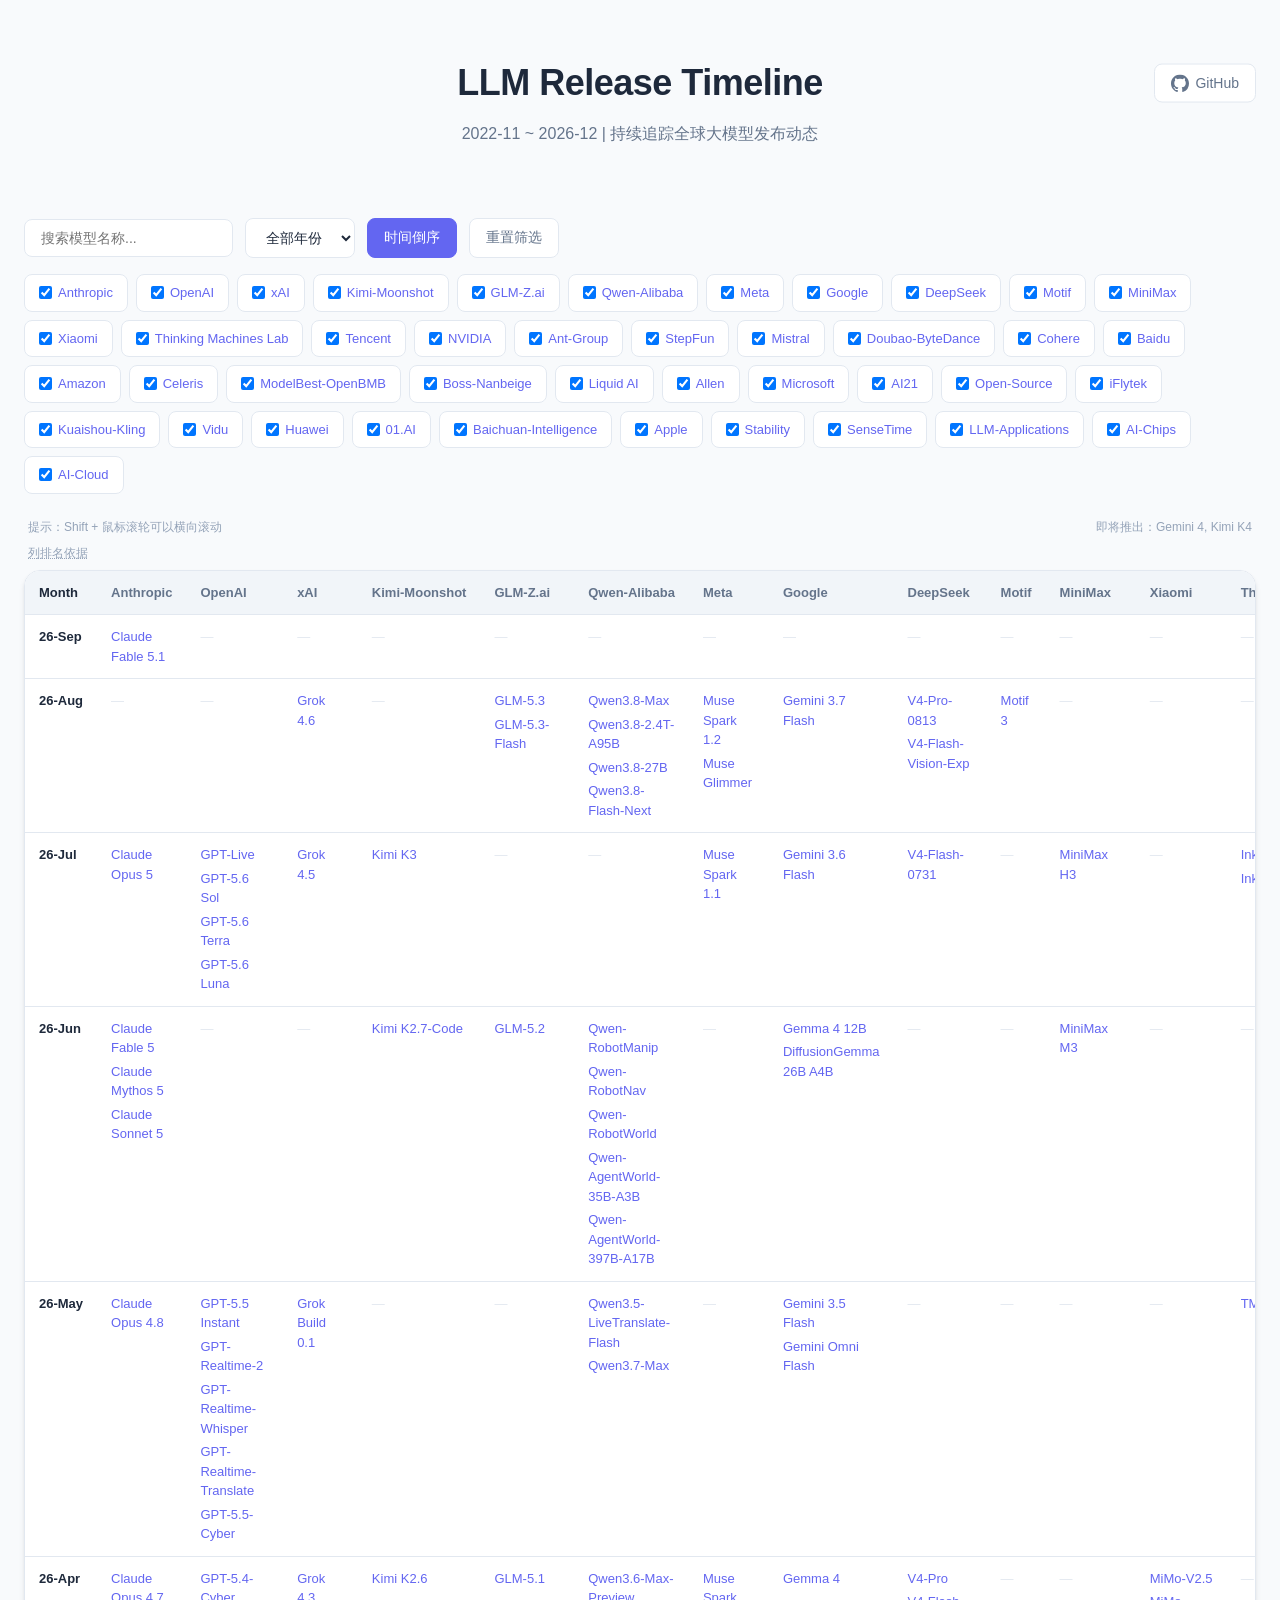
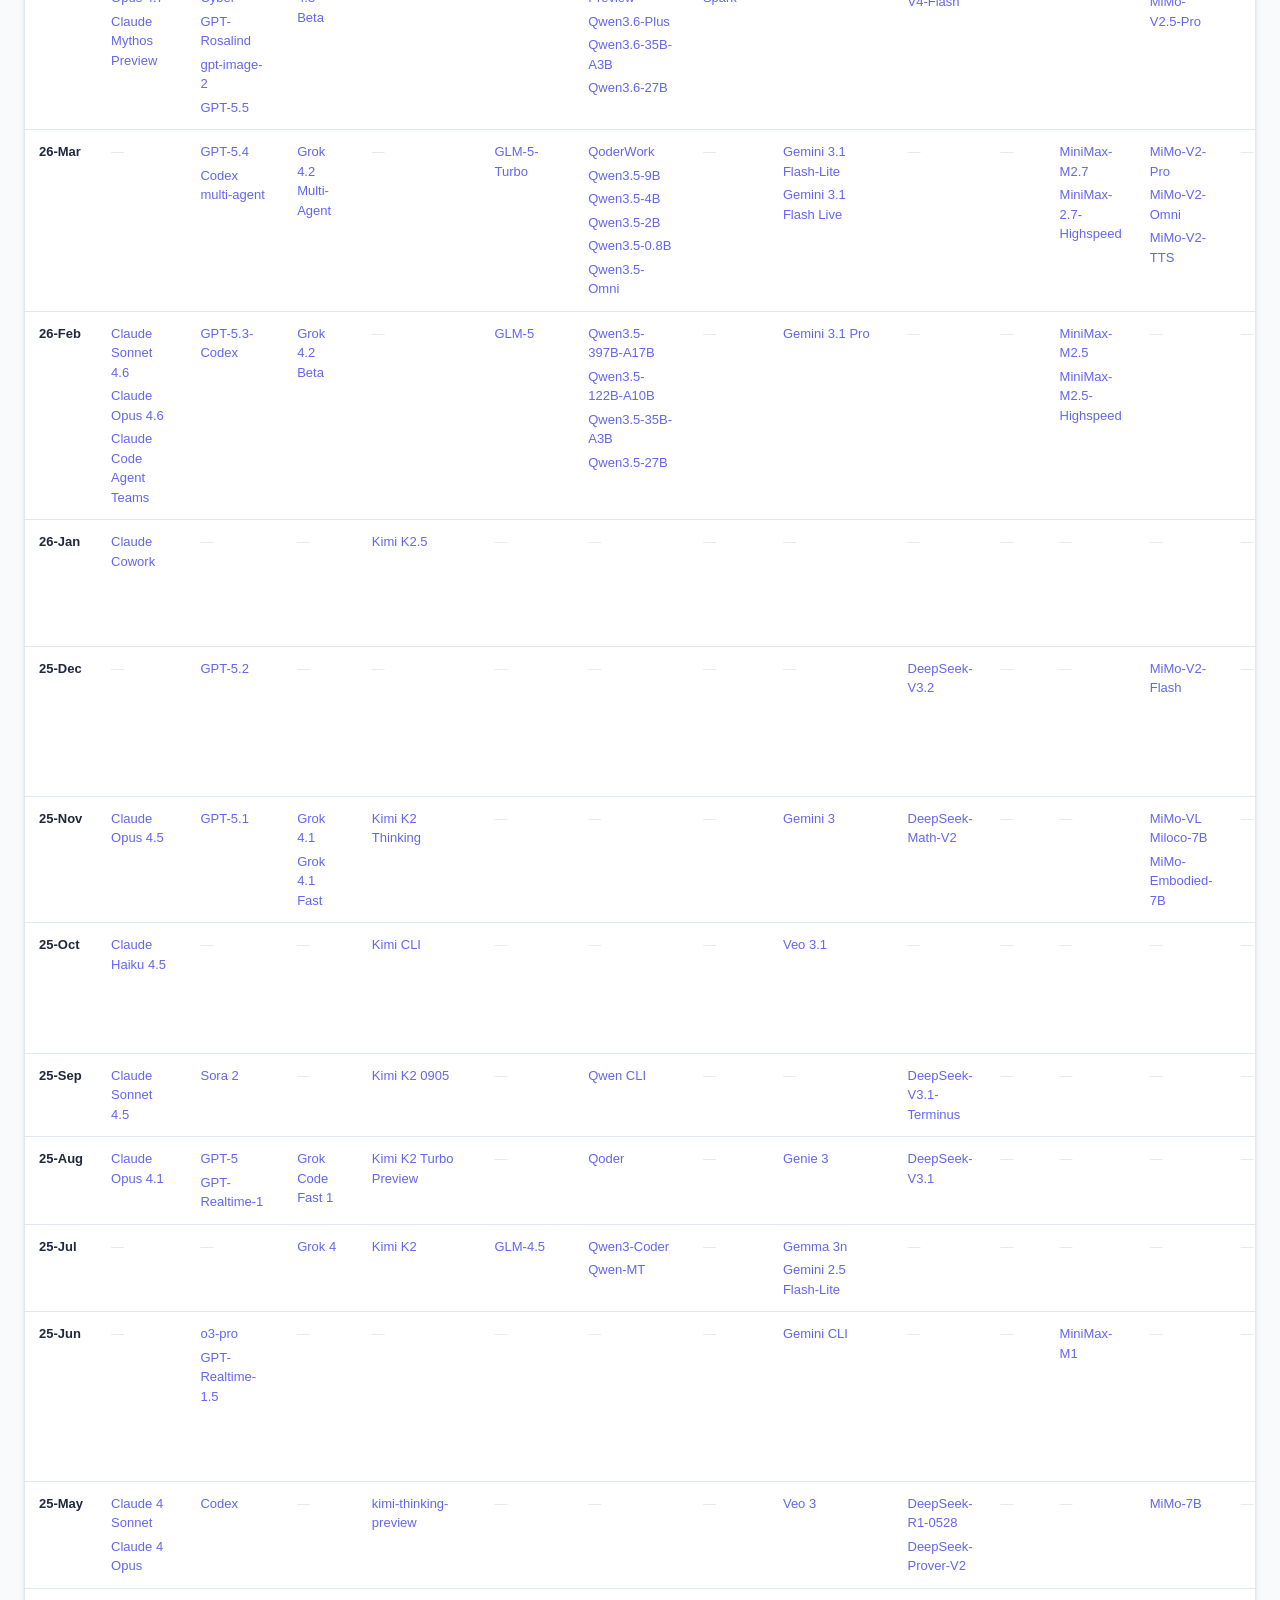
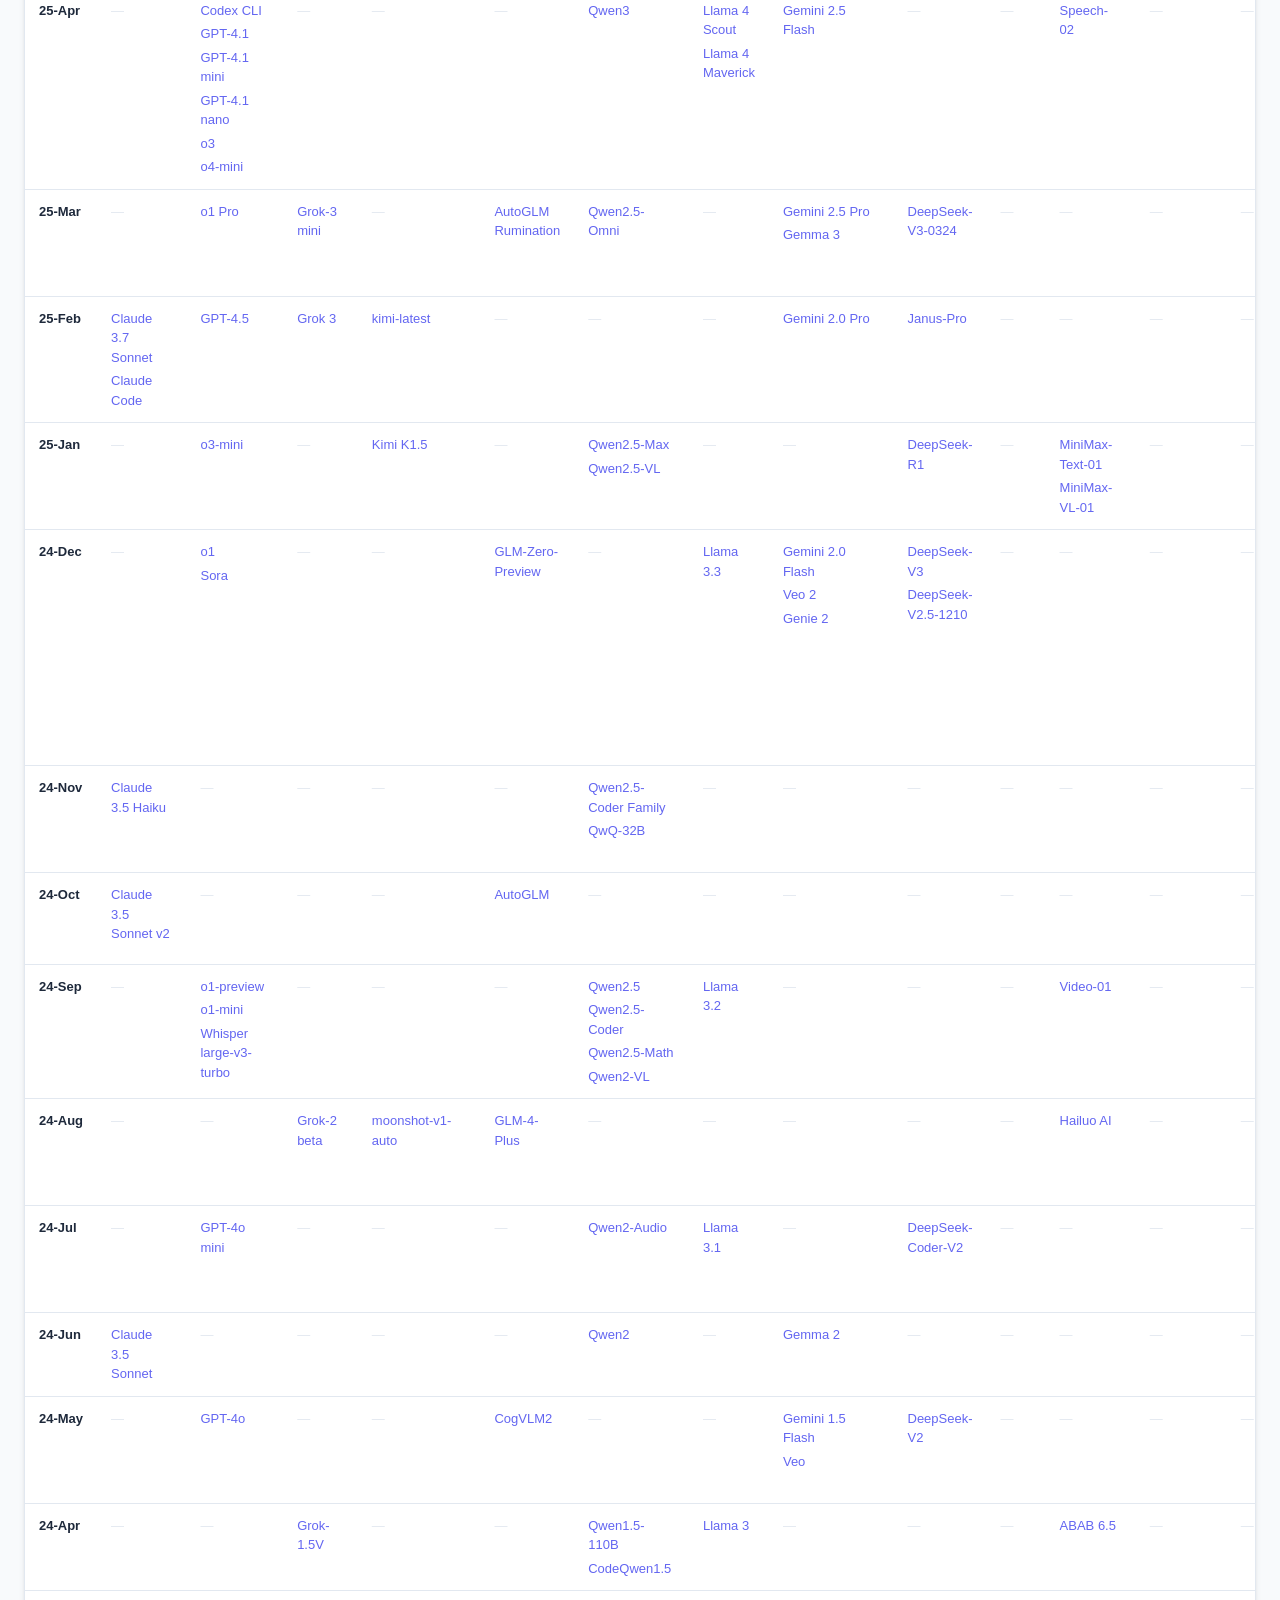
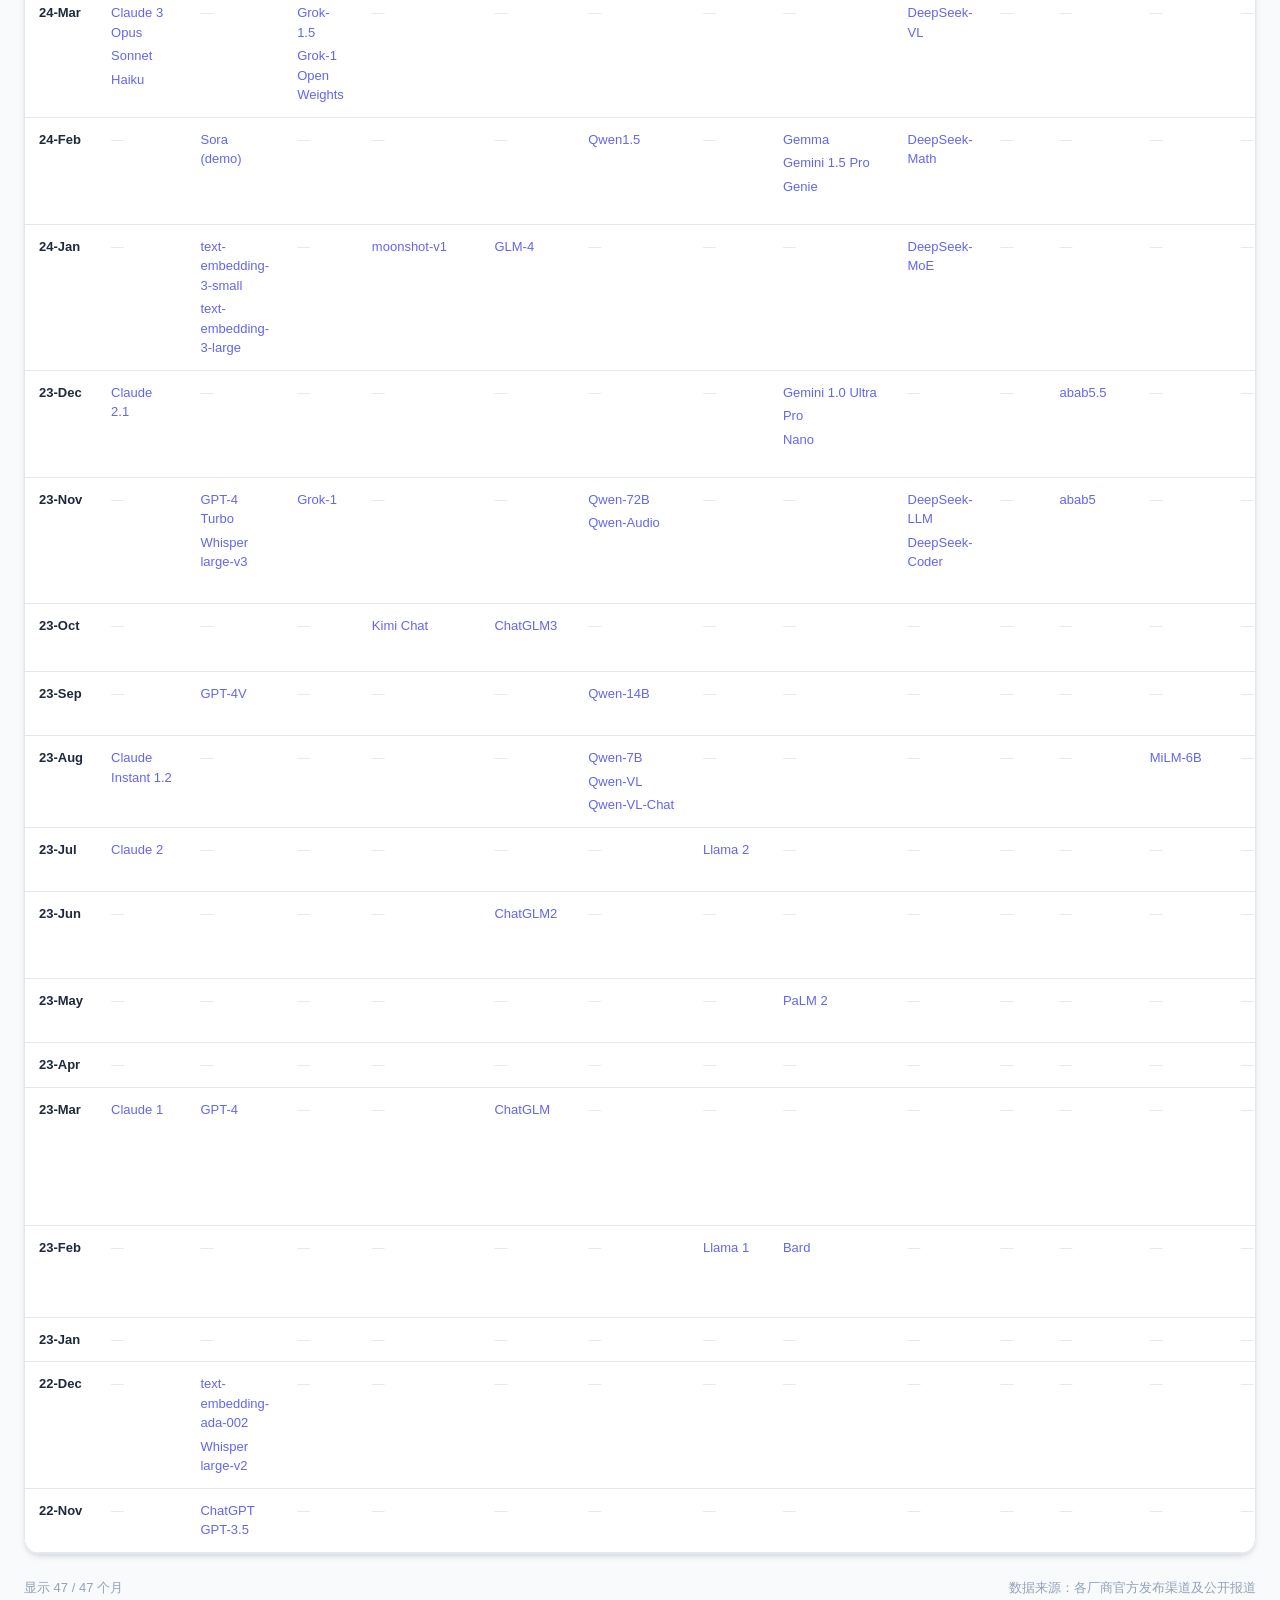
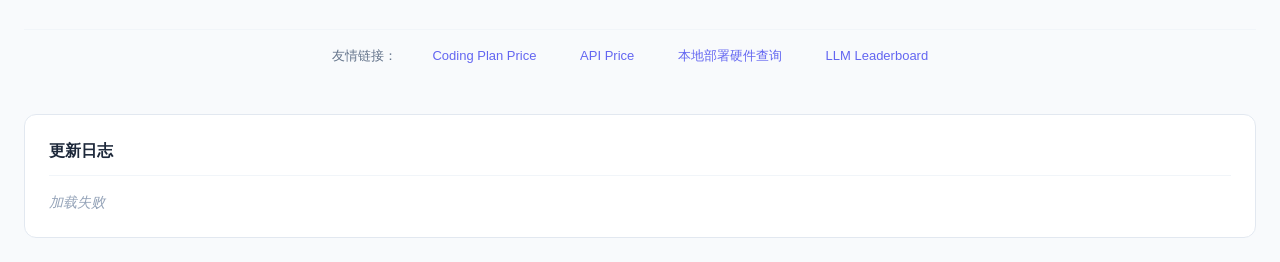
==== commit 8653f5fc: "update subtitle name" ====
--- a/index.html
+++ b/index.html
@@ -16,7 +16,7 @@
           GitHub
         </a>
       </div>
-      <p class="subtitle">2022-11 ~ 2026-08 | 持续追踪全球大模型发布动态</p>
+      <p class="subtitle">2022-11 ~ <span id="endDate"></span> | 持续追踪全球大模型发布动态</p>
     </header>
 
     <div class="filters">
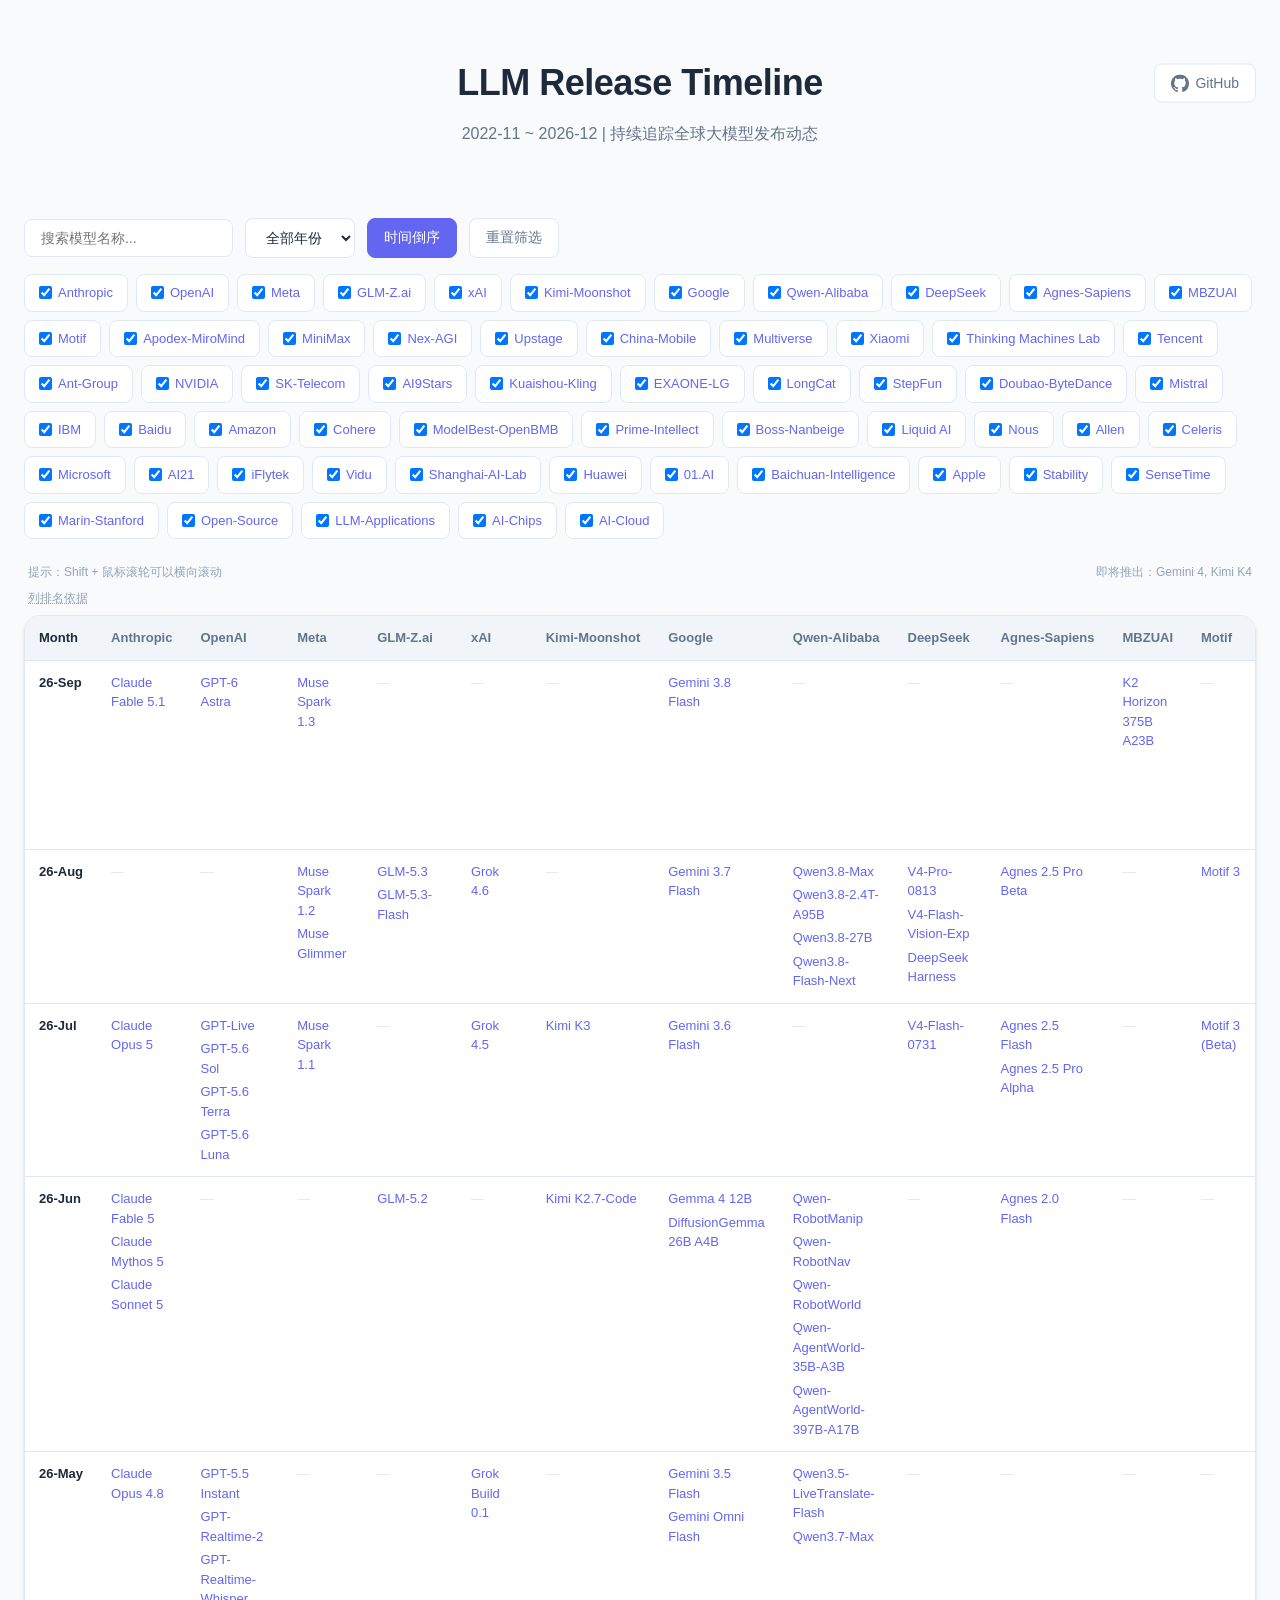
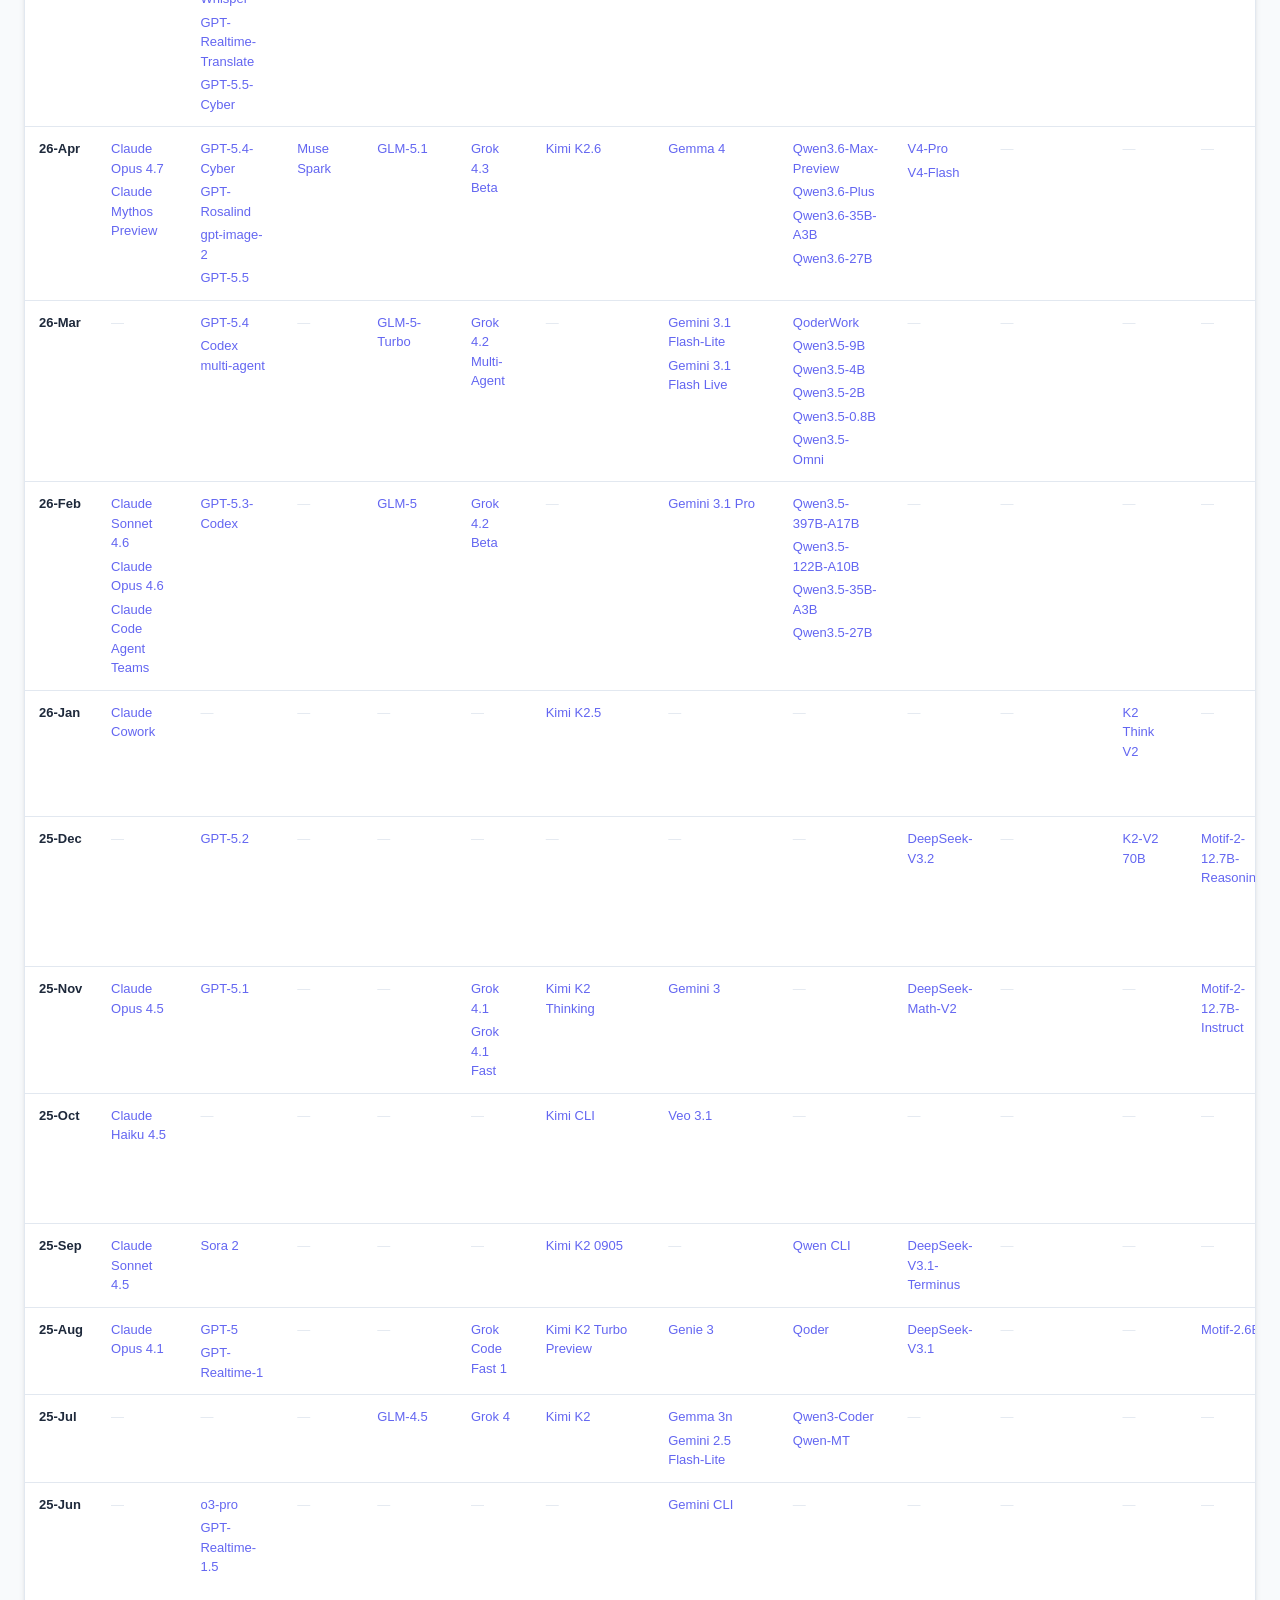
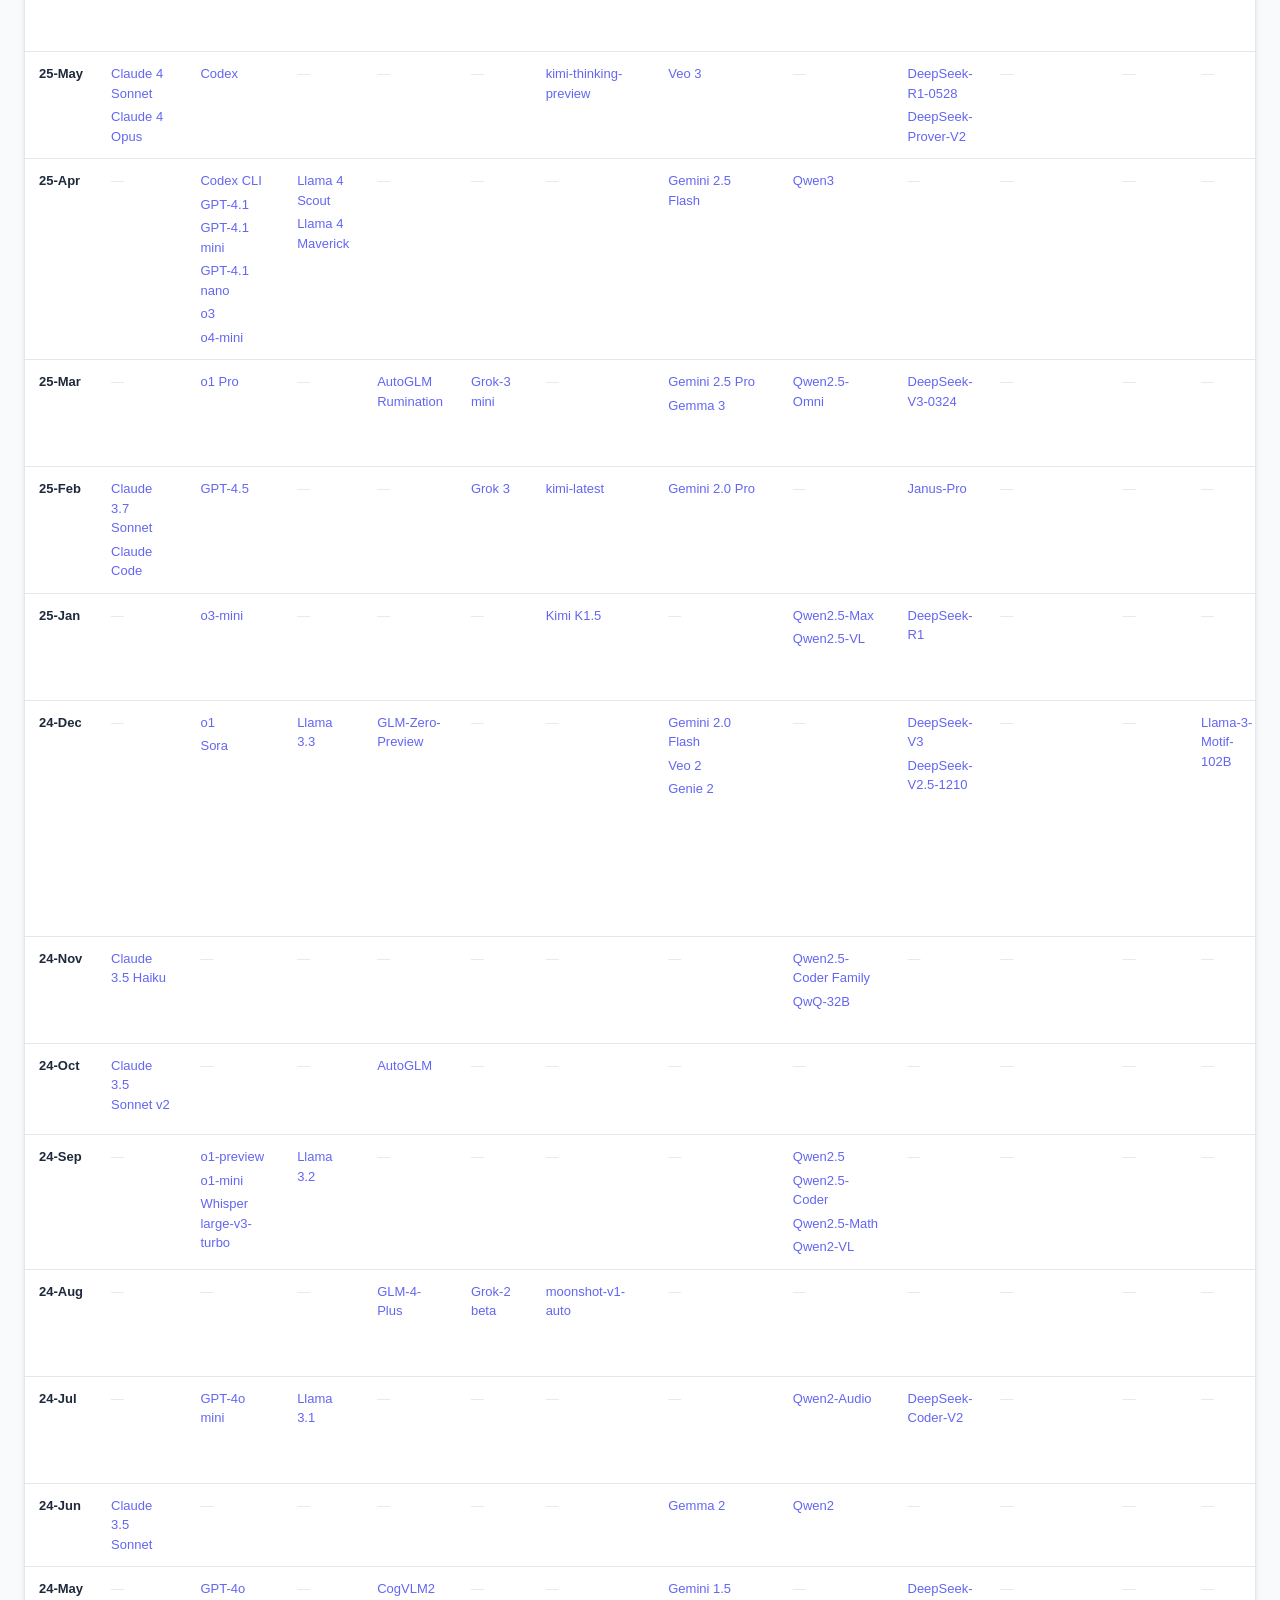
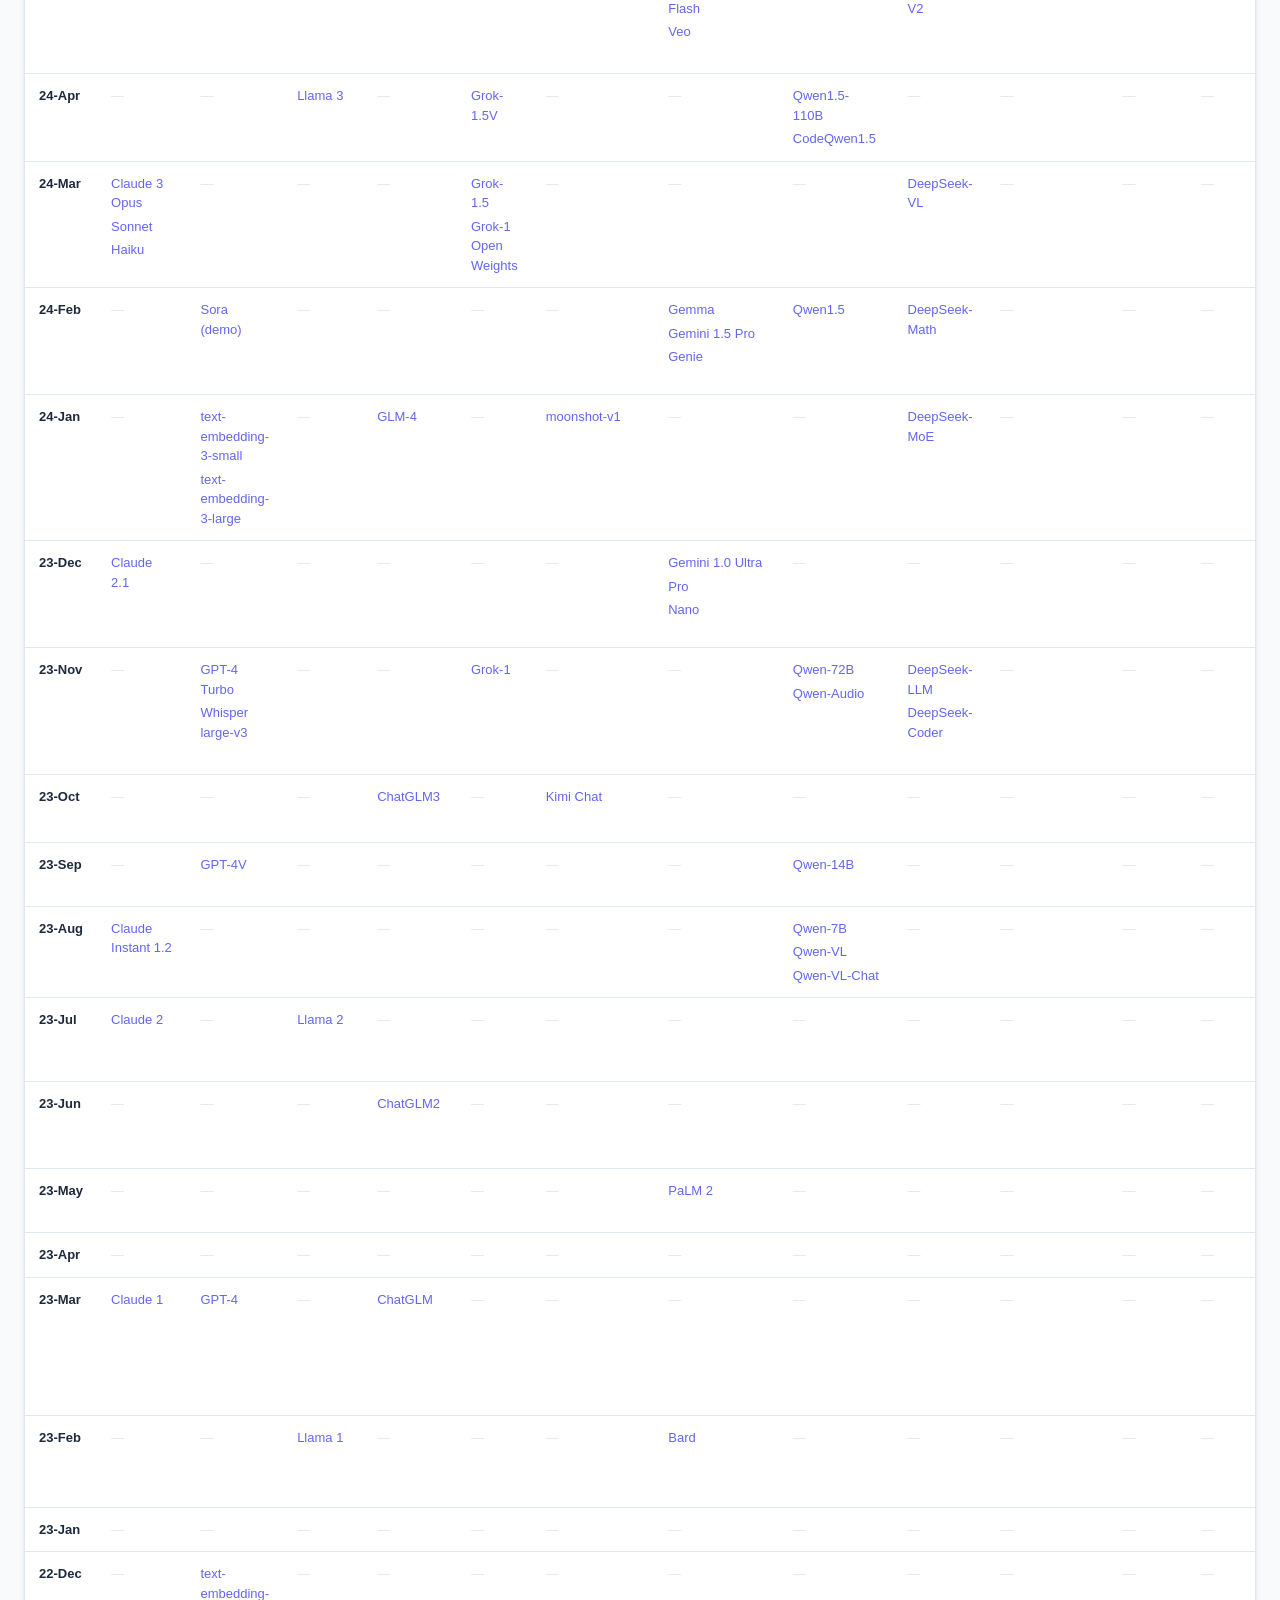
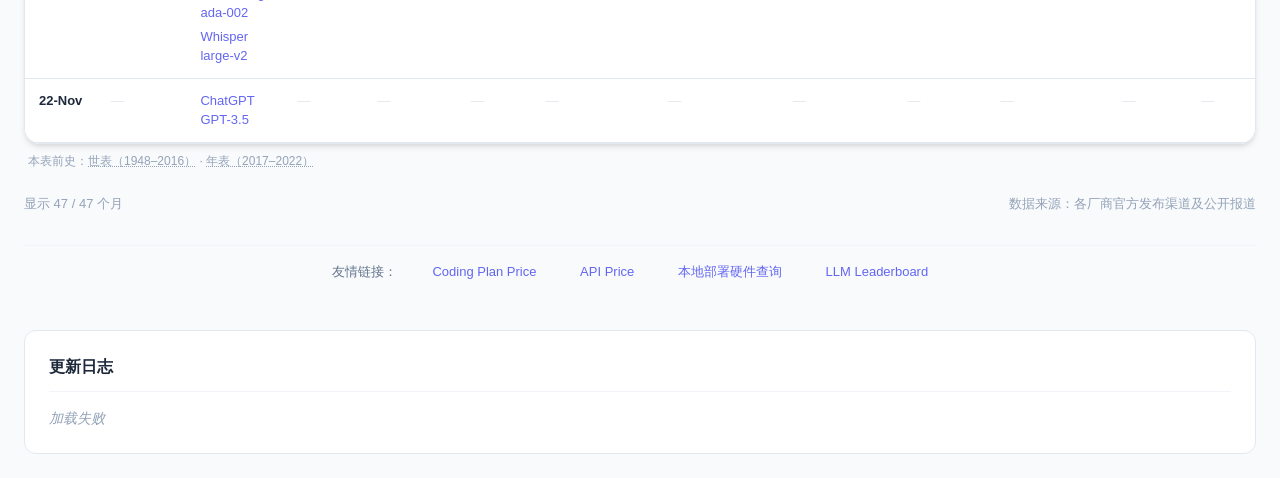
==== commit 74c87c92: "site: add prehistory pages (世表/年表 prelude) with build integration; correct Apertus openness index no" ====
--- a/index.html
+++ b/index.html
@@ -52,6 +52,10 @@
       </table>
     </div>
 
+    <div class="table-prelude">
+      本表前史：<a href="prelude.html#shibiao">世表（1948–2016）</a> · <a href="prelude.html#nianbiao">年表（2017–2022）</a>
+    </div>
+
     <div class="footer">
       <span id="stats">加载中...</span>
       <span class="source">数据来源：各厂商官方发布渠道及公开报道</span>
--- a/styles.css
+++ b/styles.css
@@ -235,6 +235,23 @@
   color: var(--text-secondary);
 }
 
+/* 世表/年表入口（主表下方灰色小字） */
+.table-prelude {
+  margin-top: 8px;
+  padding: 0 4px;
+  font-size: 12px;
+  color: var(--text-tertiary);
+}
+
+.table-prelude a {
+  color: var(--text-tertiary);
+  text-decoration: underline dotted;
+}
+
+.table-prelude a:hover {
+  color: var(--text-secondary);
+}
+
 /* Table */
 .table-wrapper {
   overflow-x: auto;
@@ -284,6 +301,16 @@
 th:first-child {
   background: var(--bg-tertiary);
   z-index: 4;
+}
+
+/* 列名链接（跳转厂商名录），保持表头观感不变 */
+th a {
+  color: inherit;
+  text-decoration: none;
+}
+
+th a:hover {
+  text-decoration: underline;
 }
 
 tbody tr:hover td {
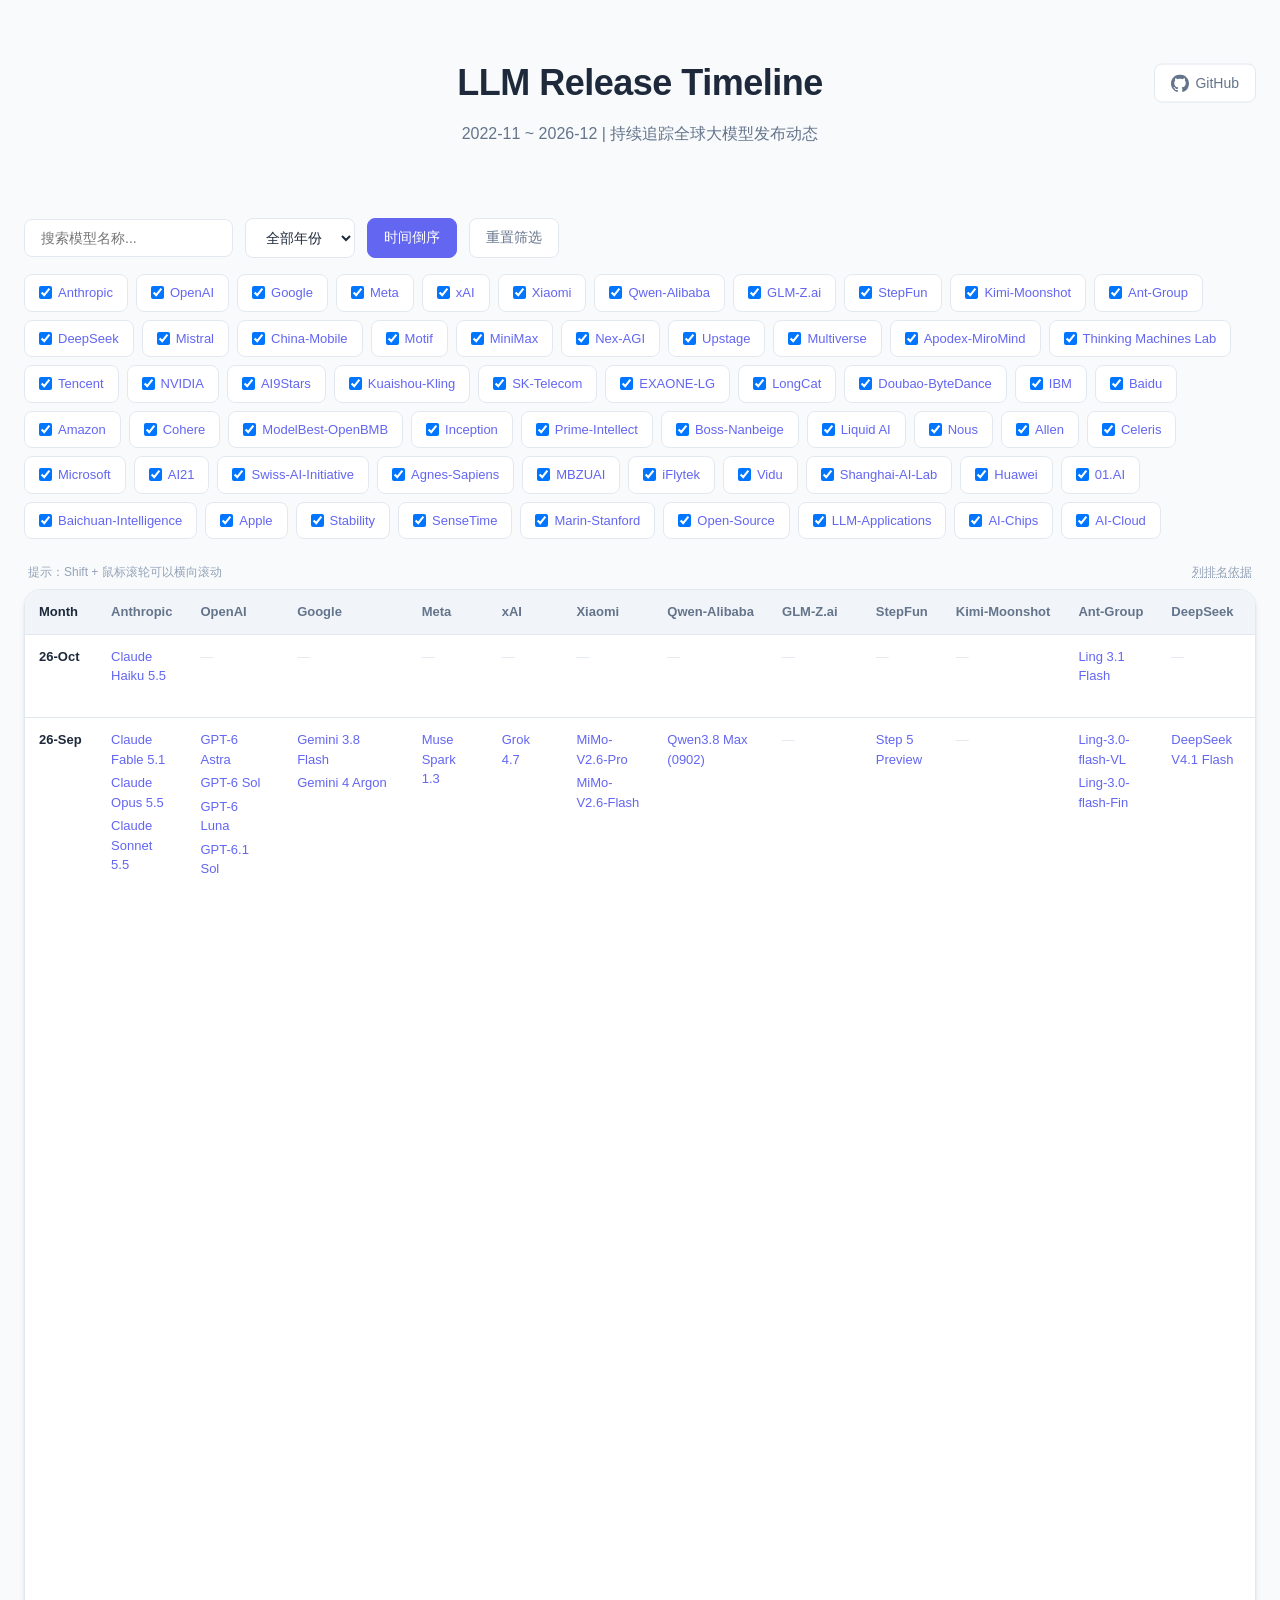
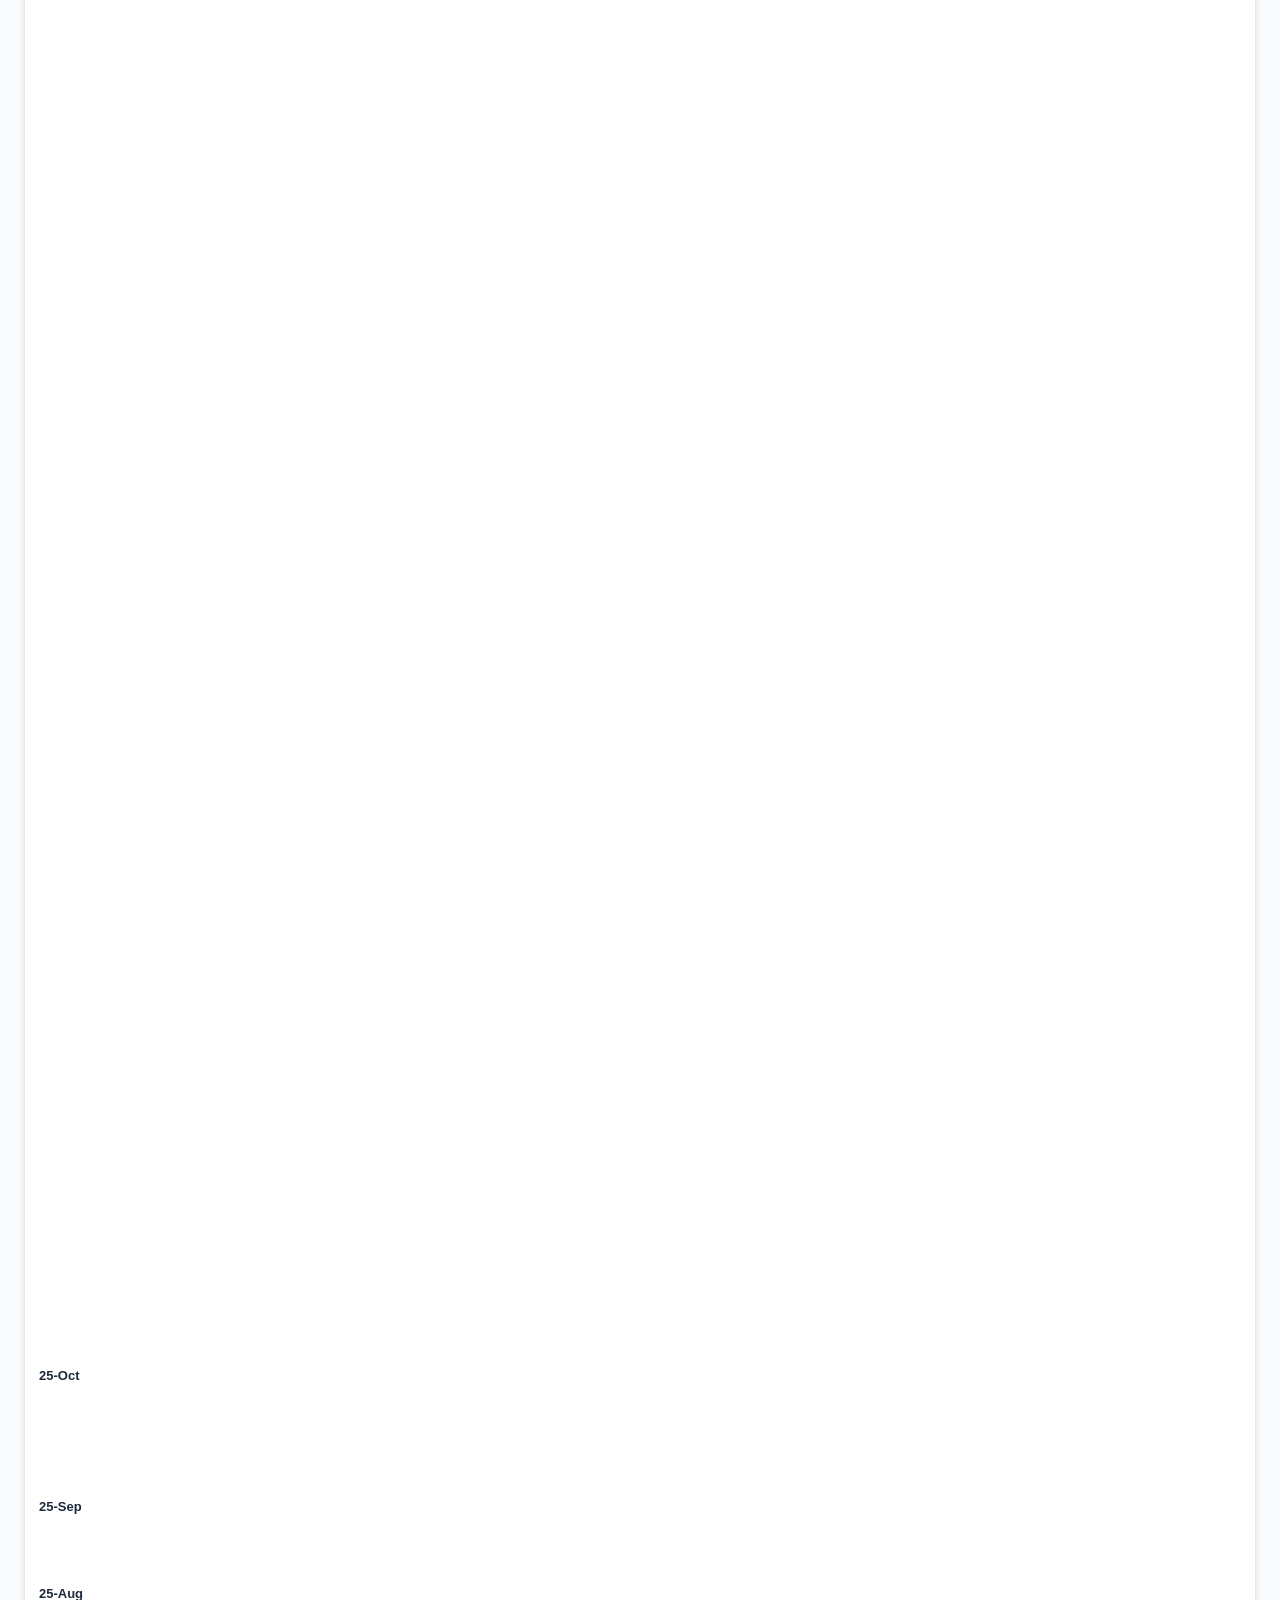
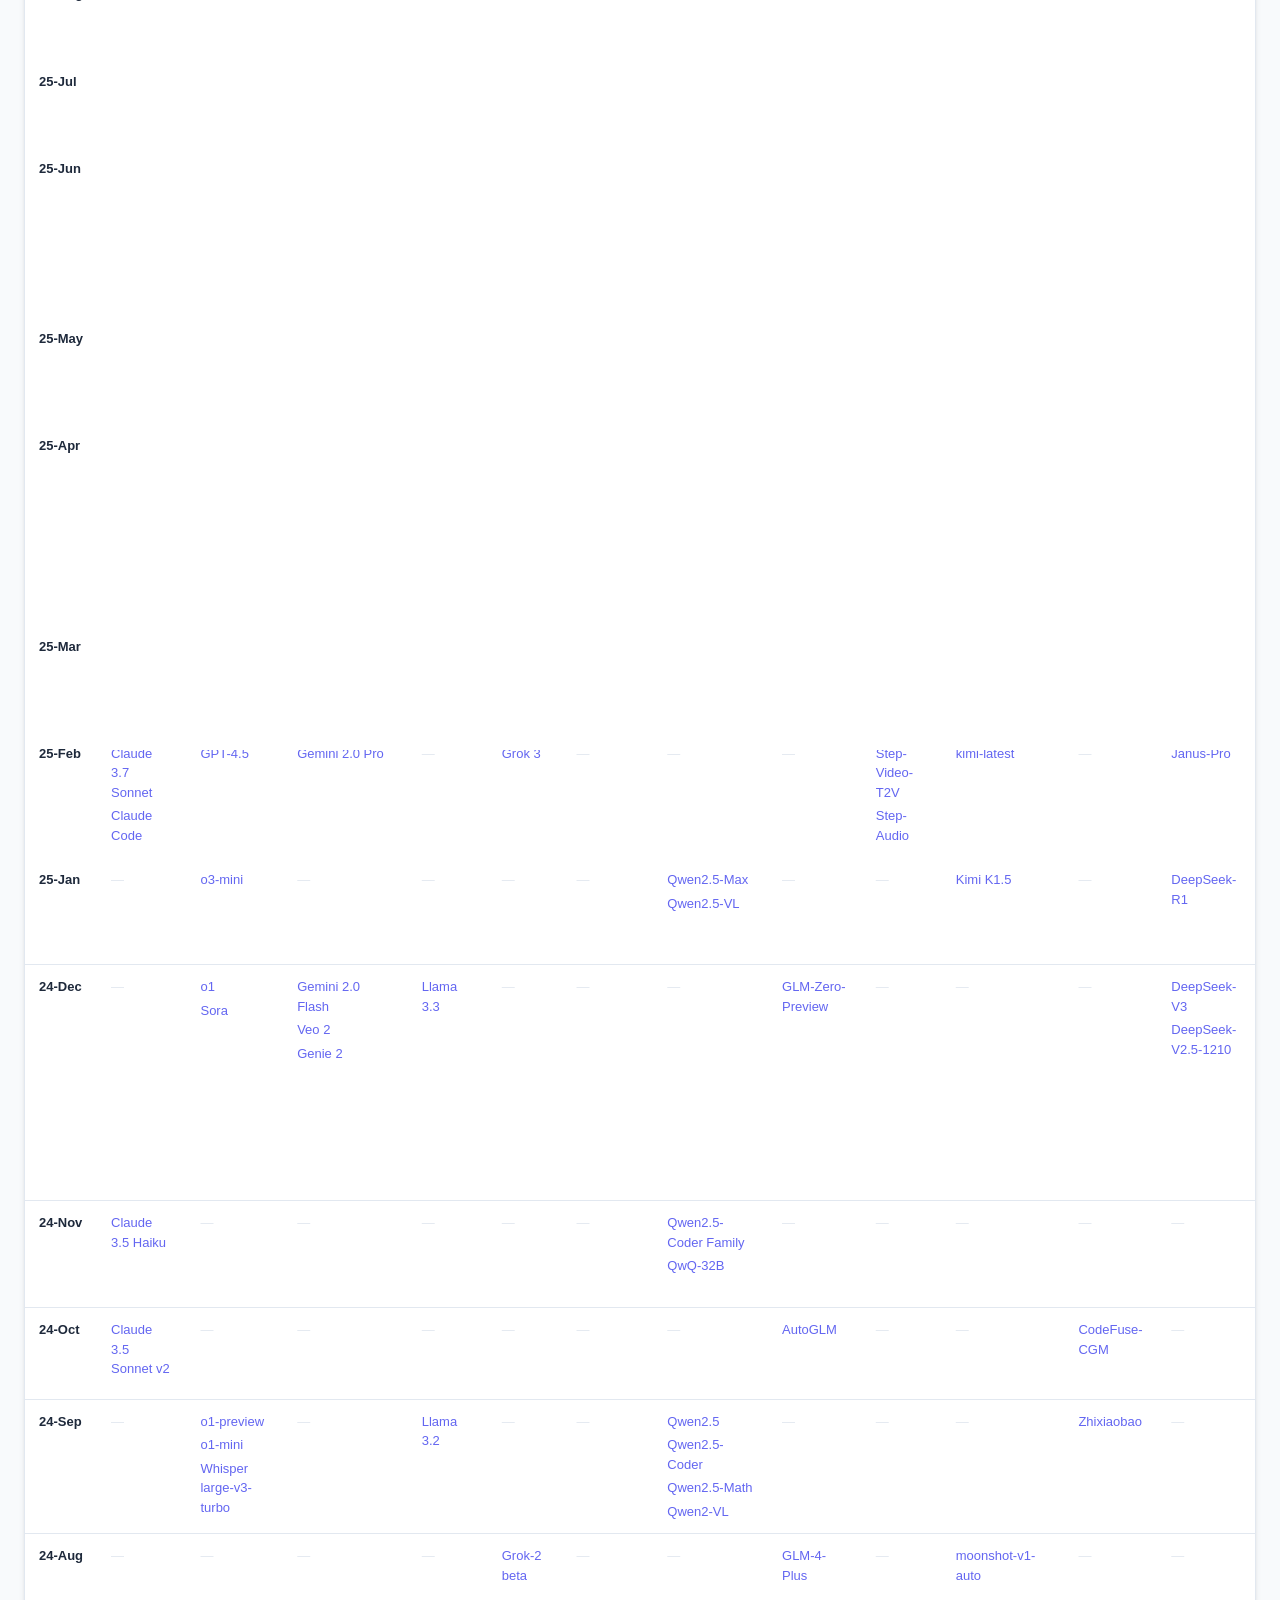
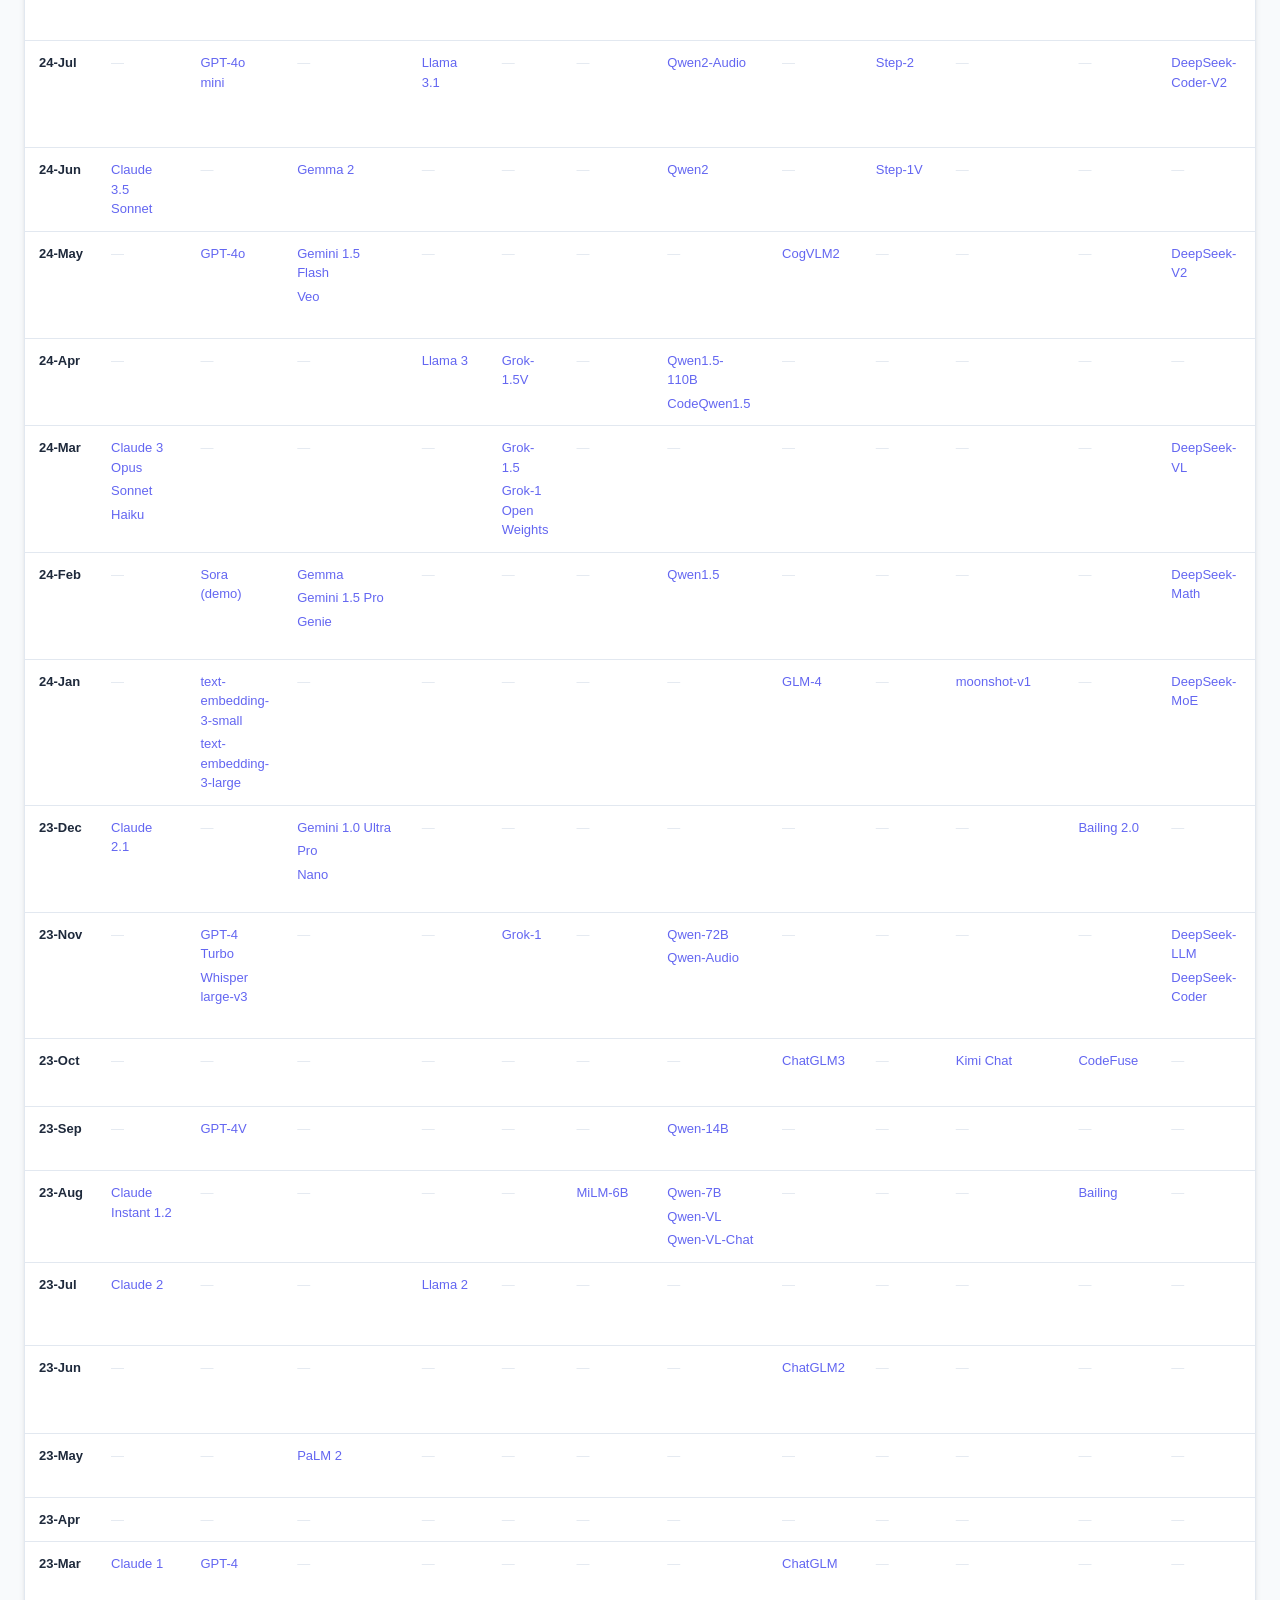
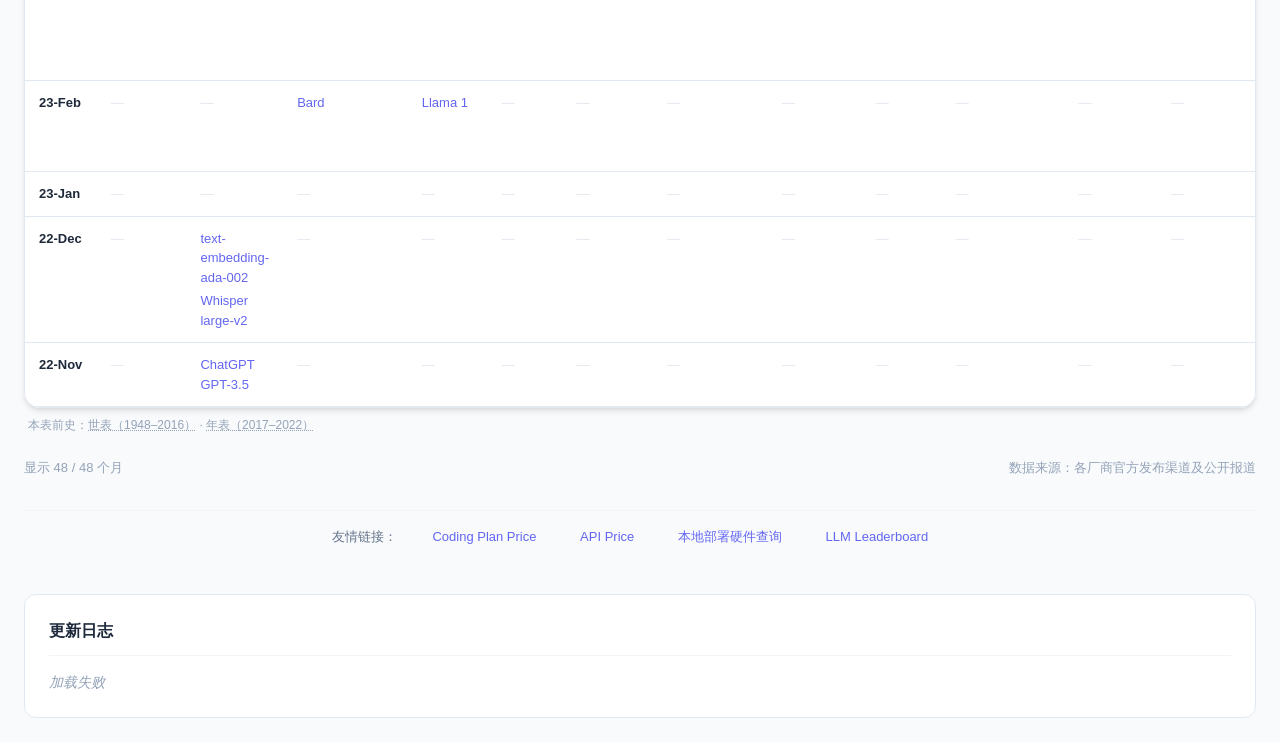
==== commit f38e93fe: "ui: remove upcoming-releases hint, move ranking-source link into its place" ====
--- a/index.html
+++ b/index.html
@@ -38,11 +38,7 @@
 
     <div class="table-hints">
       <span class="table-hint-left">提示：Shift + 鼠标滚轮可以横向滚动</span>
-      <span class="table-hint-right">即将推出：Gemini 4, Kimi K4</span>
-    </div>
-
-    <div class="ranking-source">
-      <a href="aa-ranking.html" target="_blank" rel="noopener">列排名依据</a>
+      <span class="table-hint-right"><a href="aa-ranking.html" target="_blank" rel="noopener">列排名依据</a></span>
     </div>
 
     <div class="table-wrapper">
--- a/styles.css
+++ b/styles.css
@@ -220,18 +220,12 @@
 }
 
 /* Ranking Source */
-.ranking-source {
-  margin-bottom: 8px;
-  padding: 0 4px;
-  font-size: 12px;
-}
-
-.ranking-source a {
+.table-hint-right a {
   color: var(--text-tertiary);
   text-decoration: underline dotted;
 }
 
-.ranking-source a:hover {
+.table-hint-right a:hover {
   color: var(--text-secondary);
 }
 
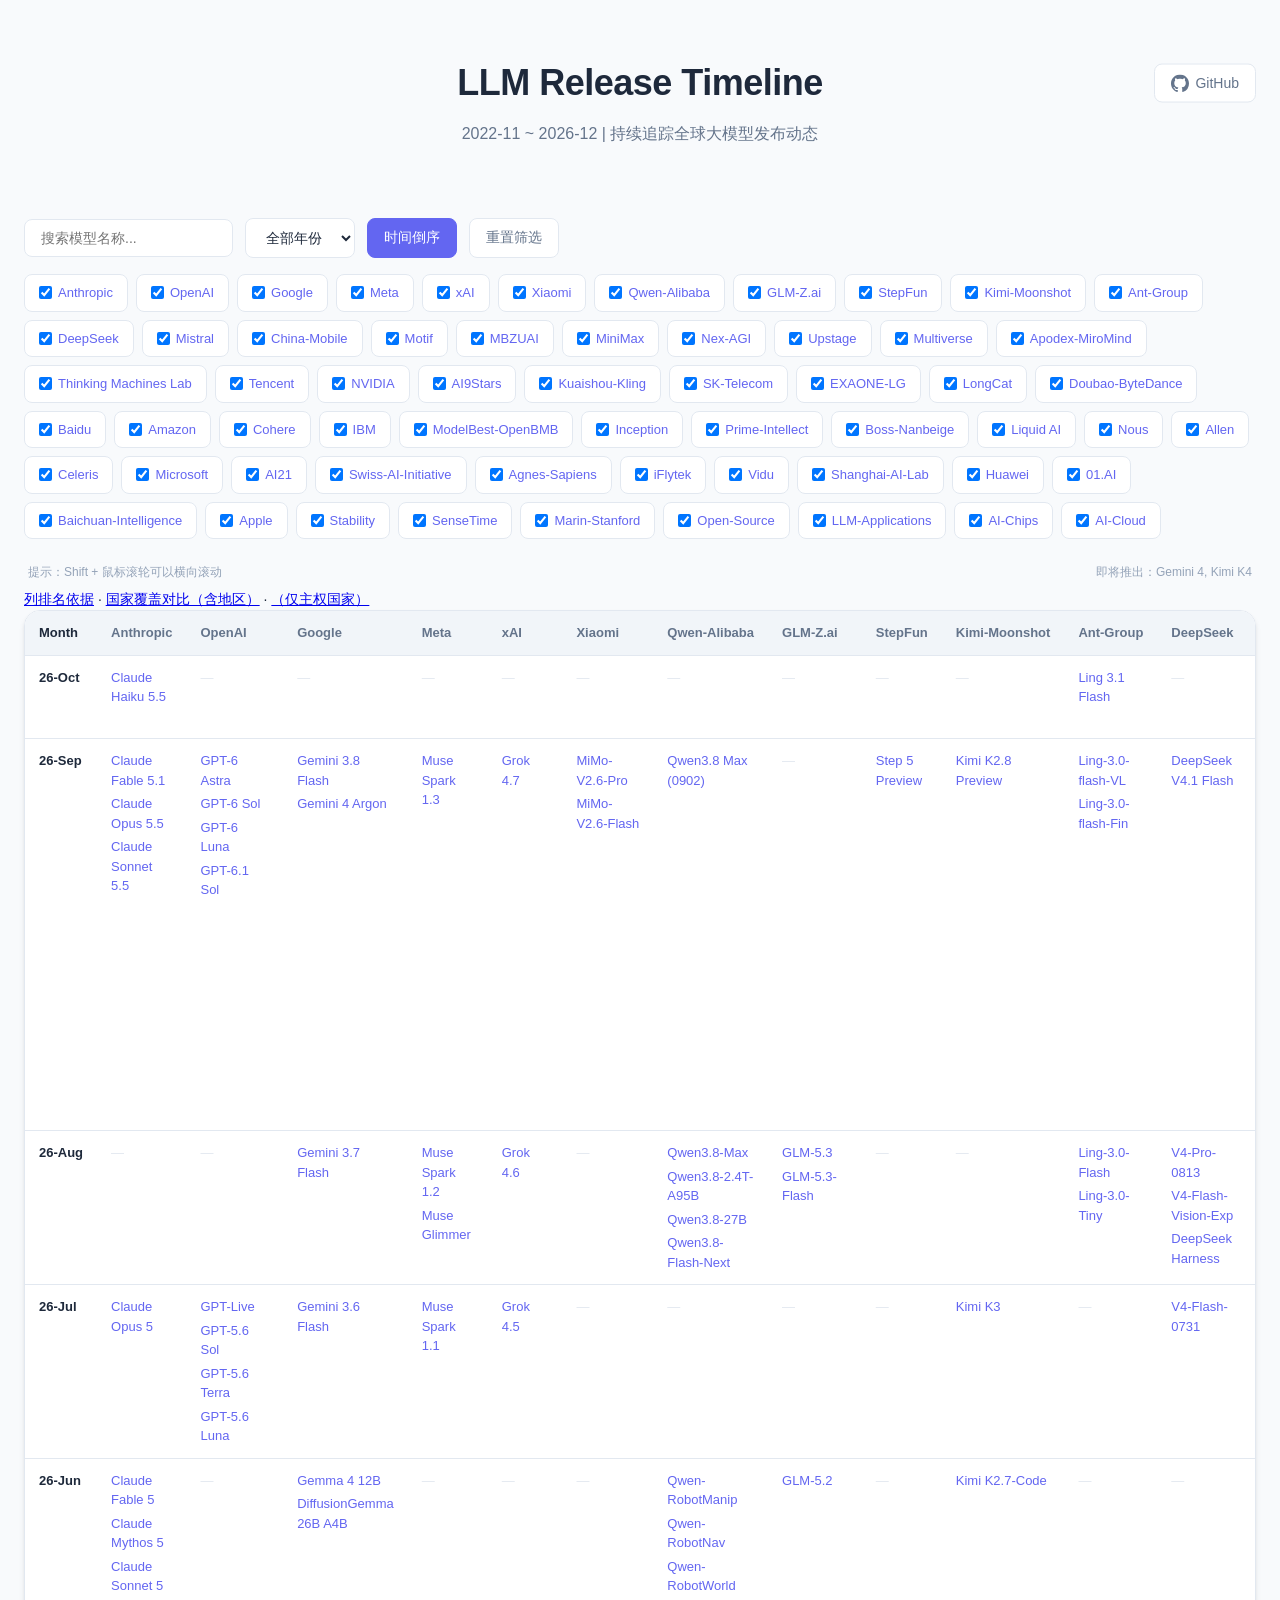
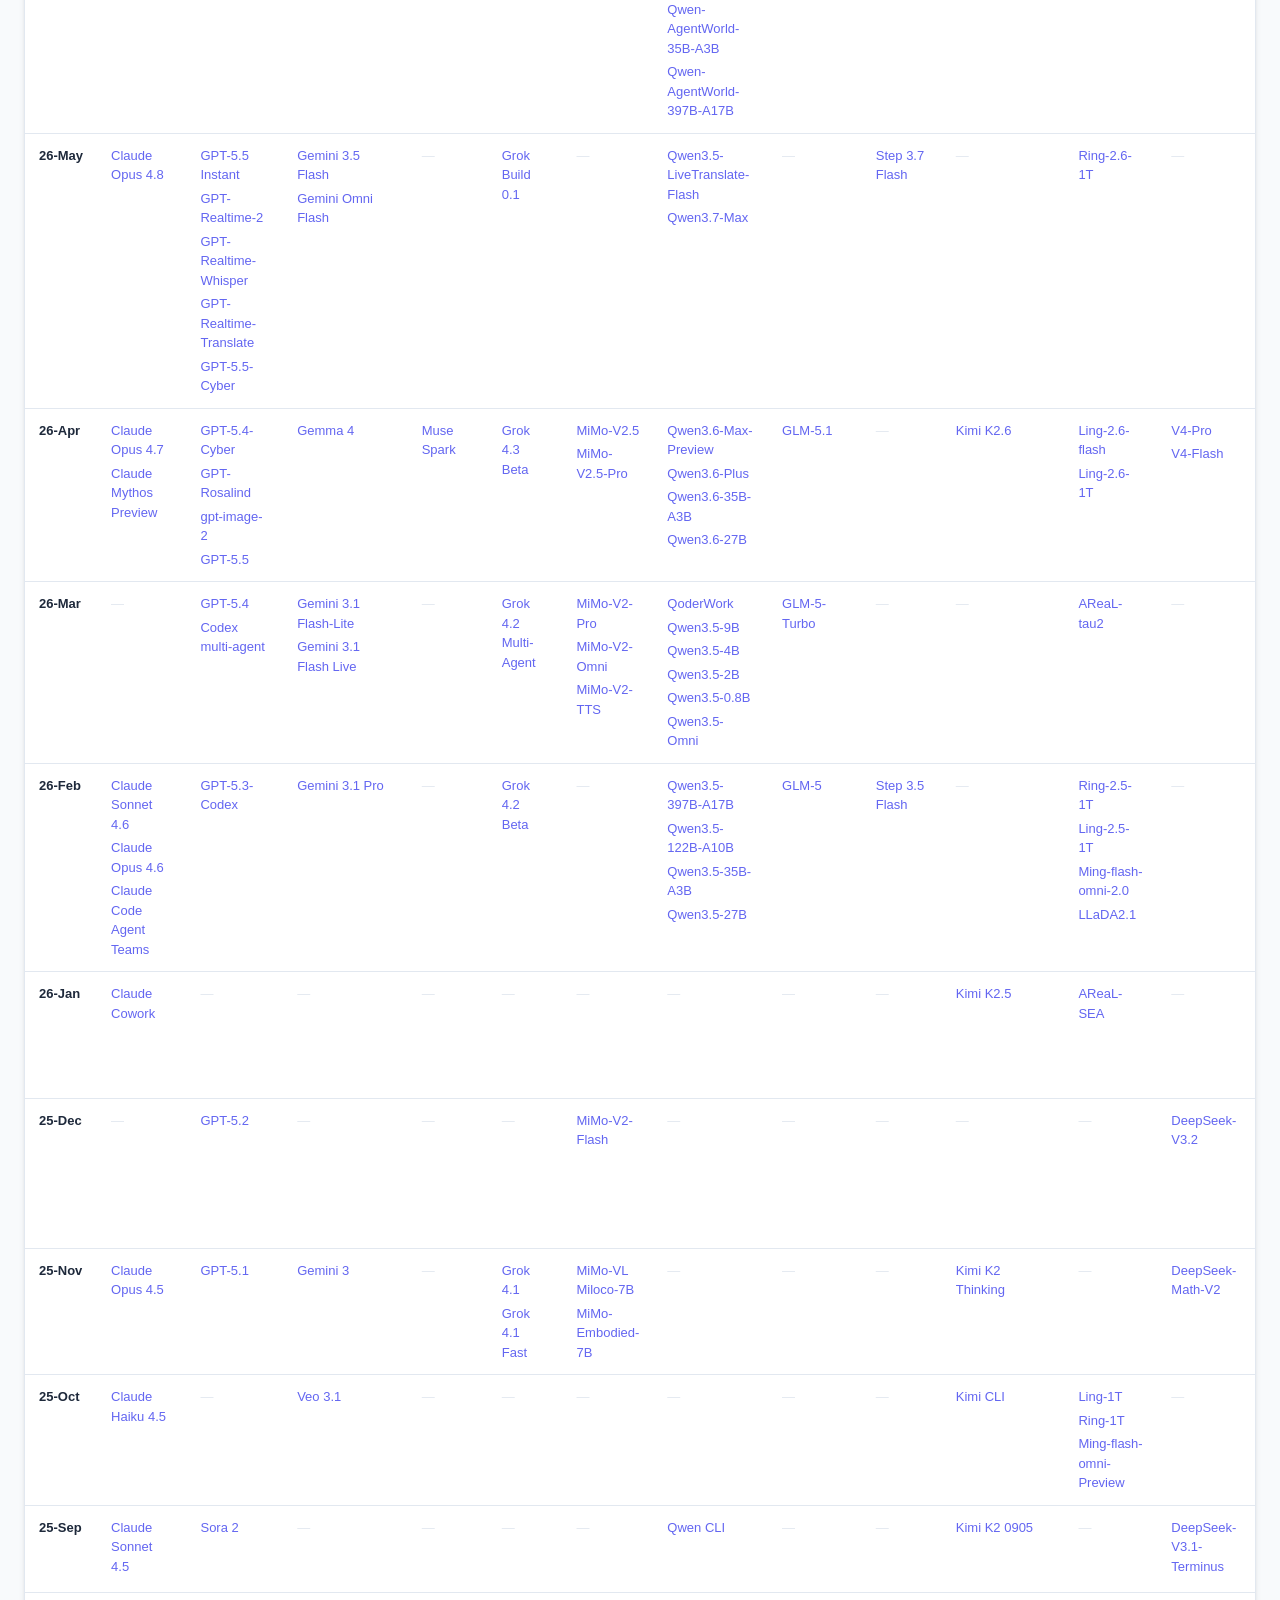
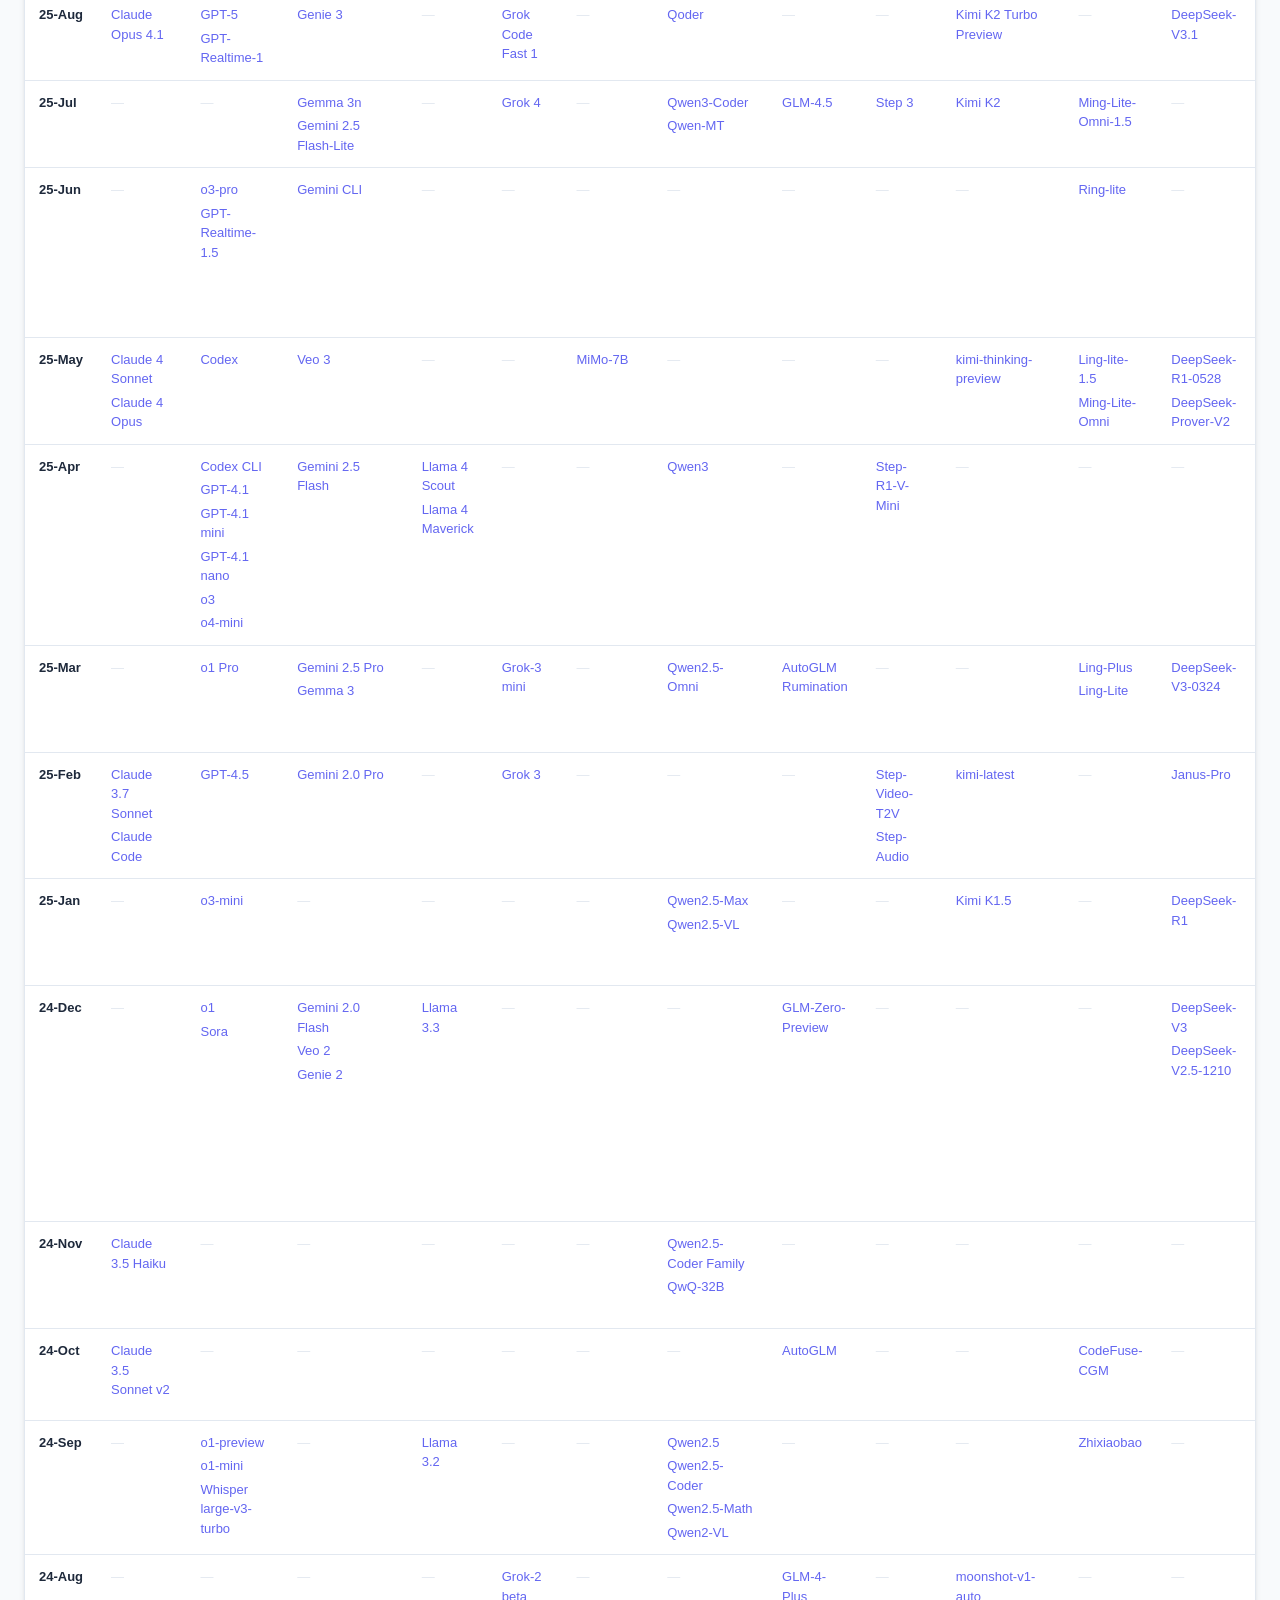
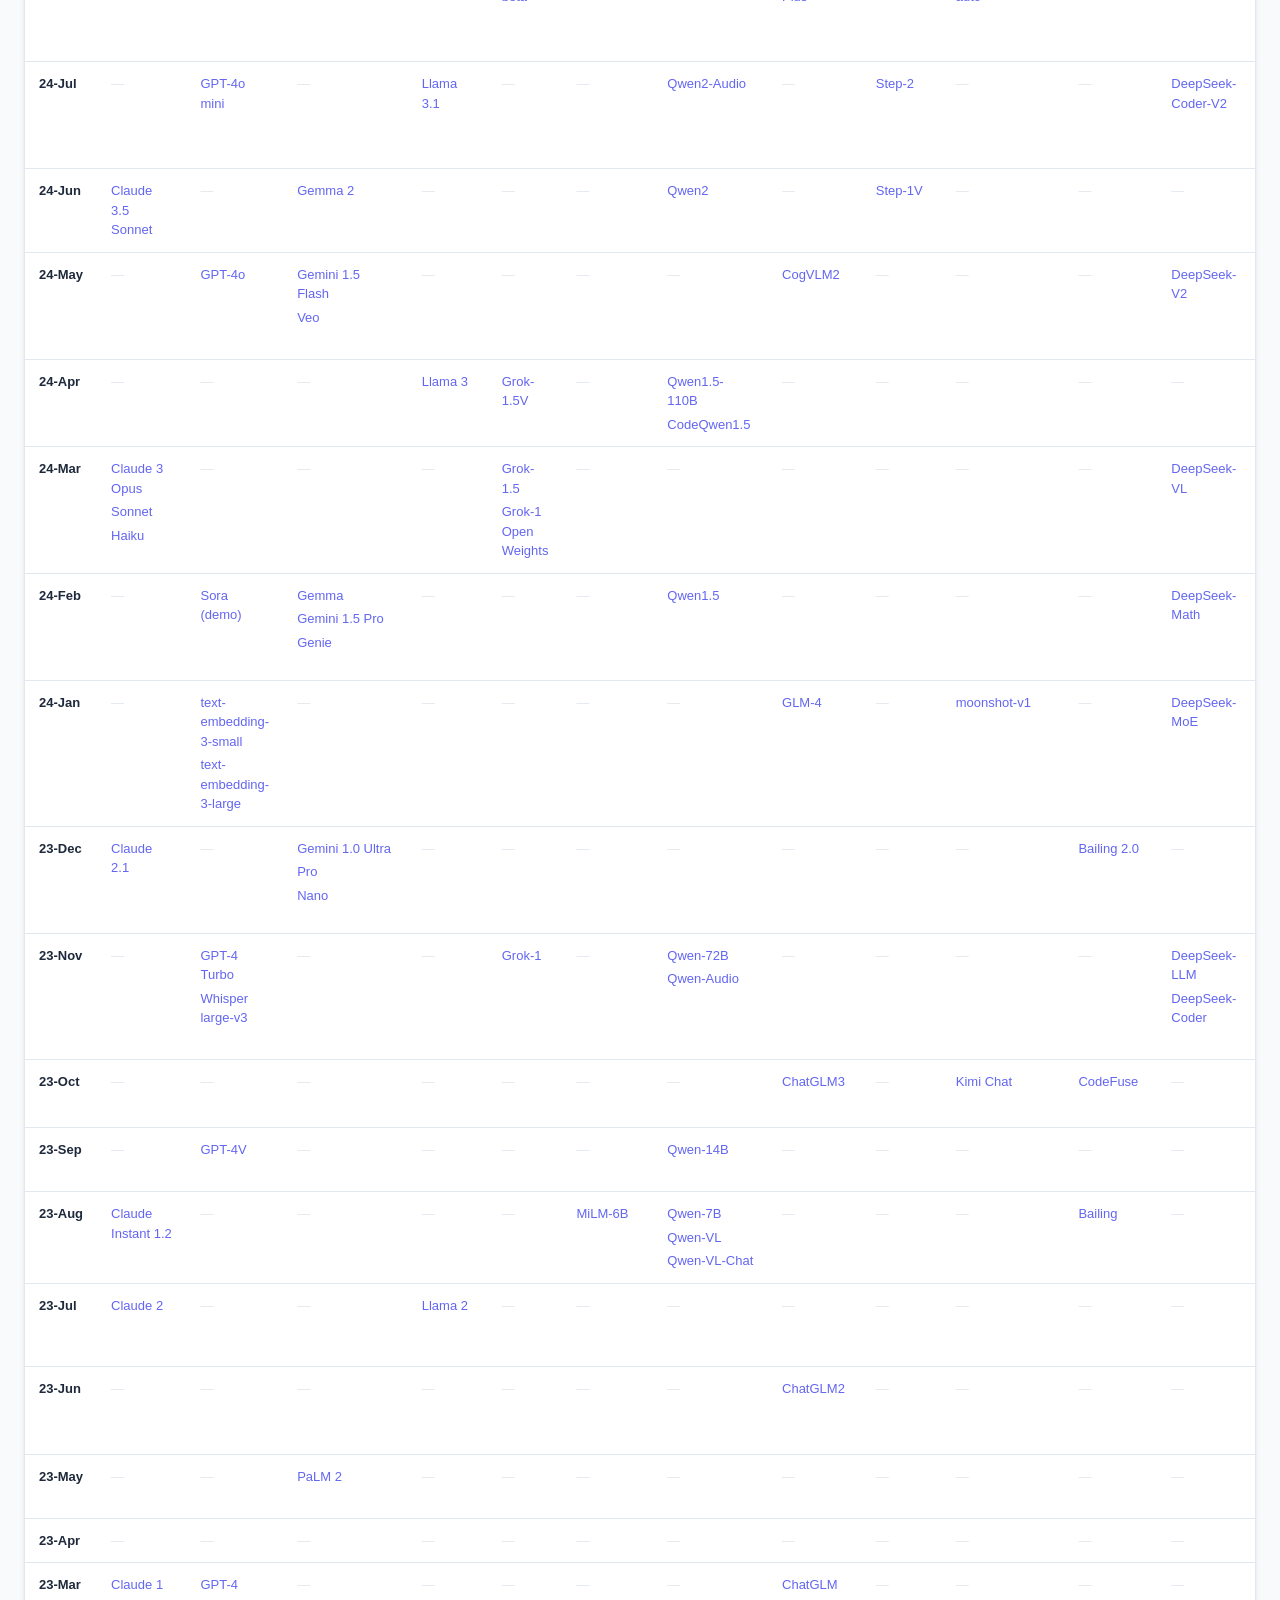
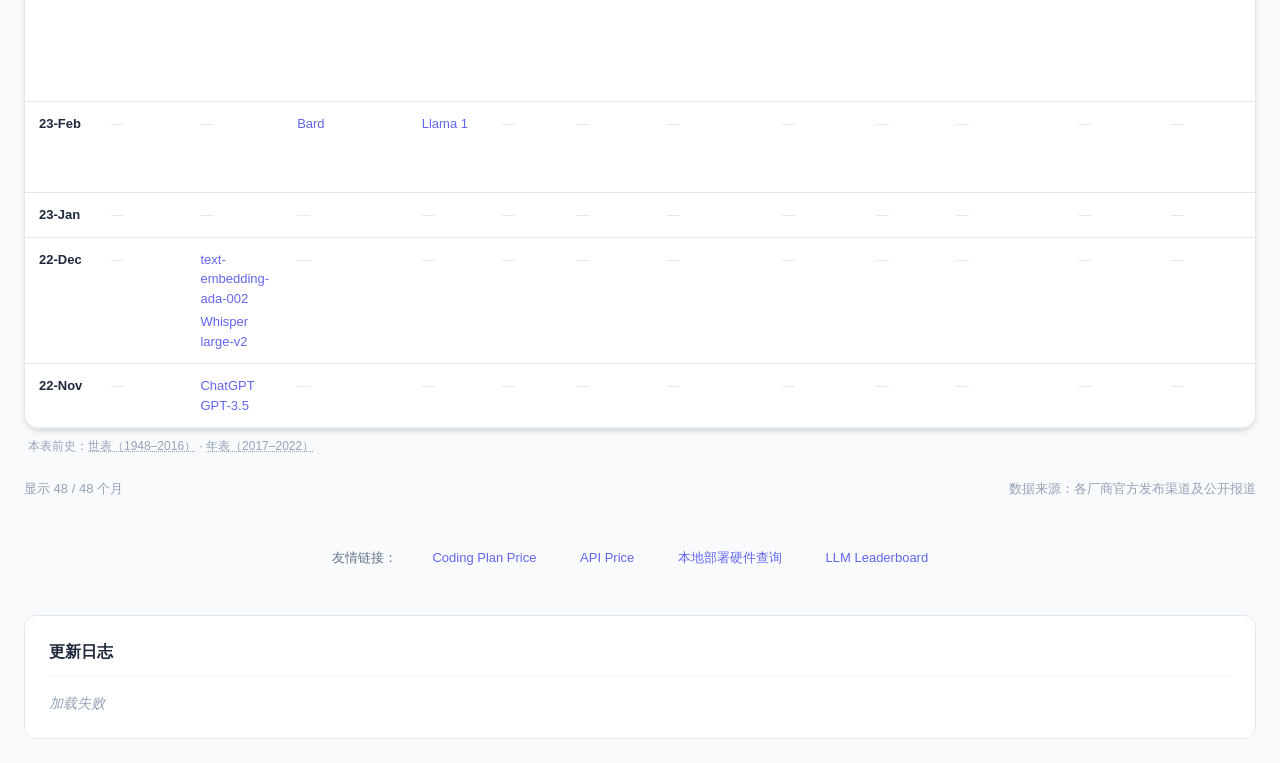
==== commit aab18c9a: "site: move country-coverage pages under supported_countries_and_territories - relocate country-cover" ====
--- a/index.html
+++ b/index.html
@@ -38,7 +38,13 @@
 
     <div class="table-hints">
       <span class="table-hint-left">提示：Shift + 鼠标滚轮可以横向滚动</span>
-      <span class="table-hint-right"><a href="aa-ranking.html" target="_blank" rel="noopener">列排名依据</a></span>
+      <span class="table-hint-right">即将推出：Gemini 4, Kimi K4</span>
+    </div>
+
+    <div class="ranking-source">
+      <a href="aa-ranking.html" target="_blank" rel="noopener">列排名依据</a>
+       · <a href="supported_countries_and_territories/country-coverage-full.html" target="_blank" rel="noopener">国家覆盖对比（含地区）</a>
+       · <a href="supported_countries_and_territories/country-coverage-sovereign.html" target="_blank" rel="noopener">（仅主权国家）</a>
     </div>
 
     <div class="table-wrapper">
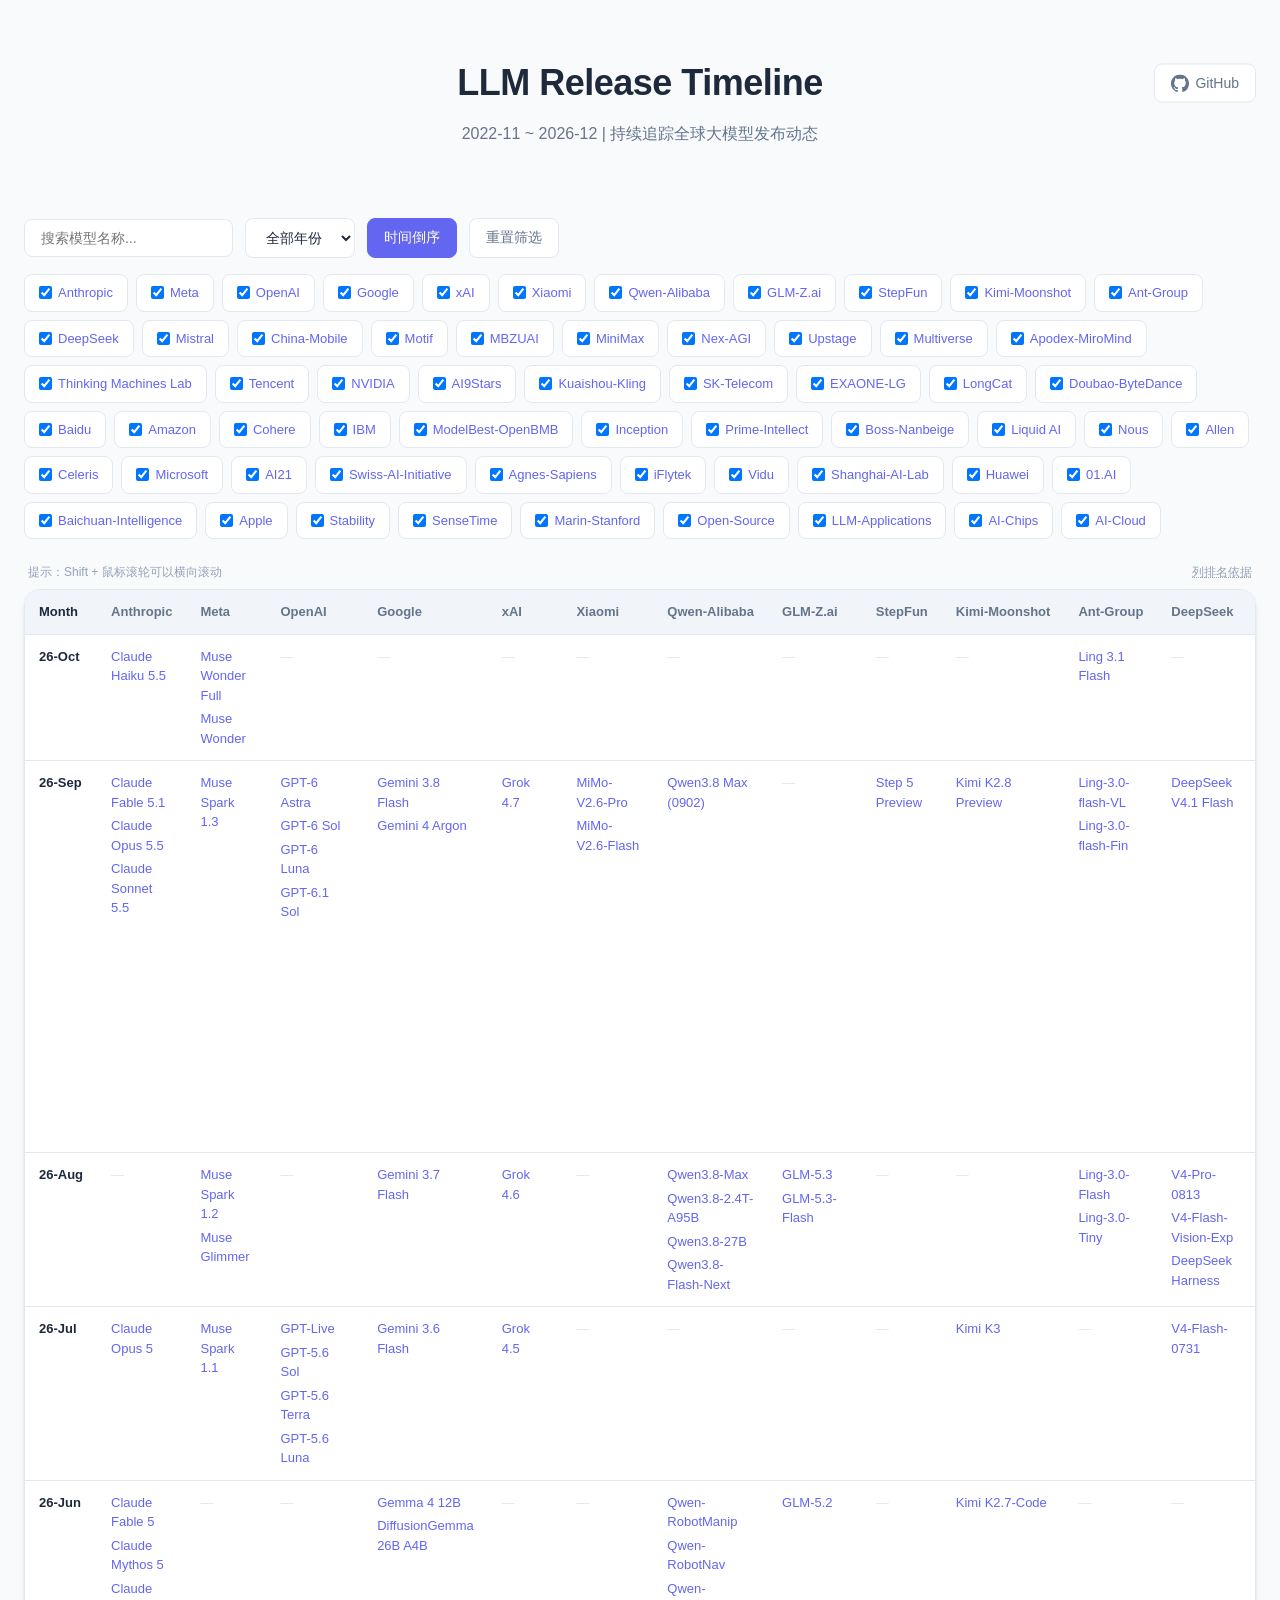
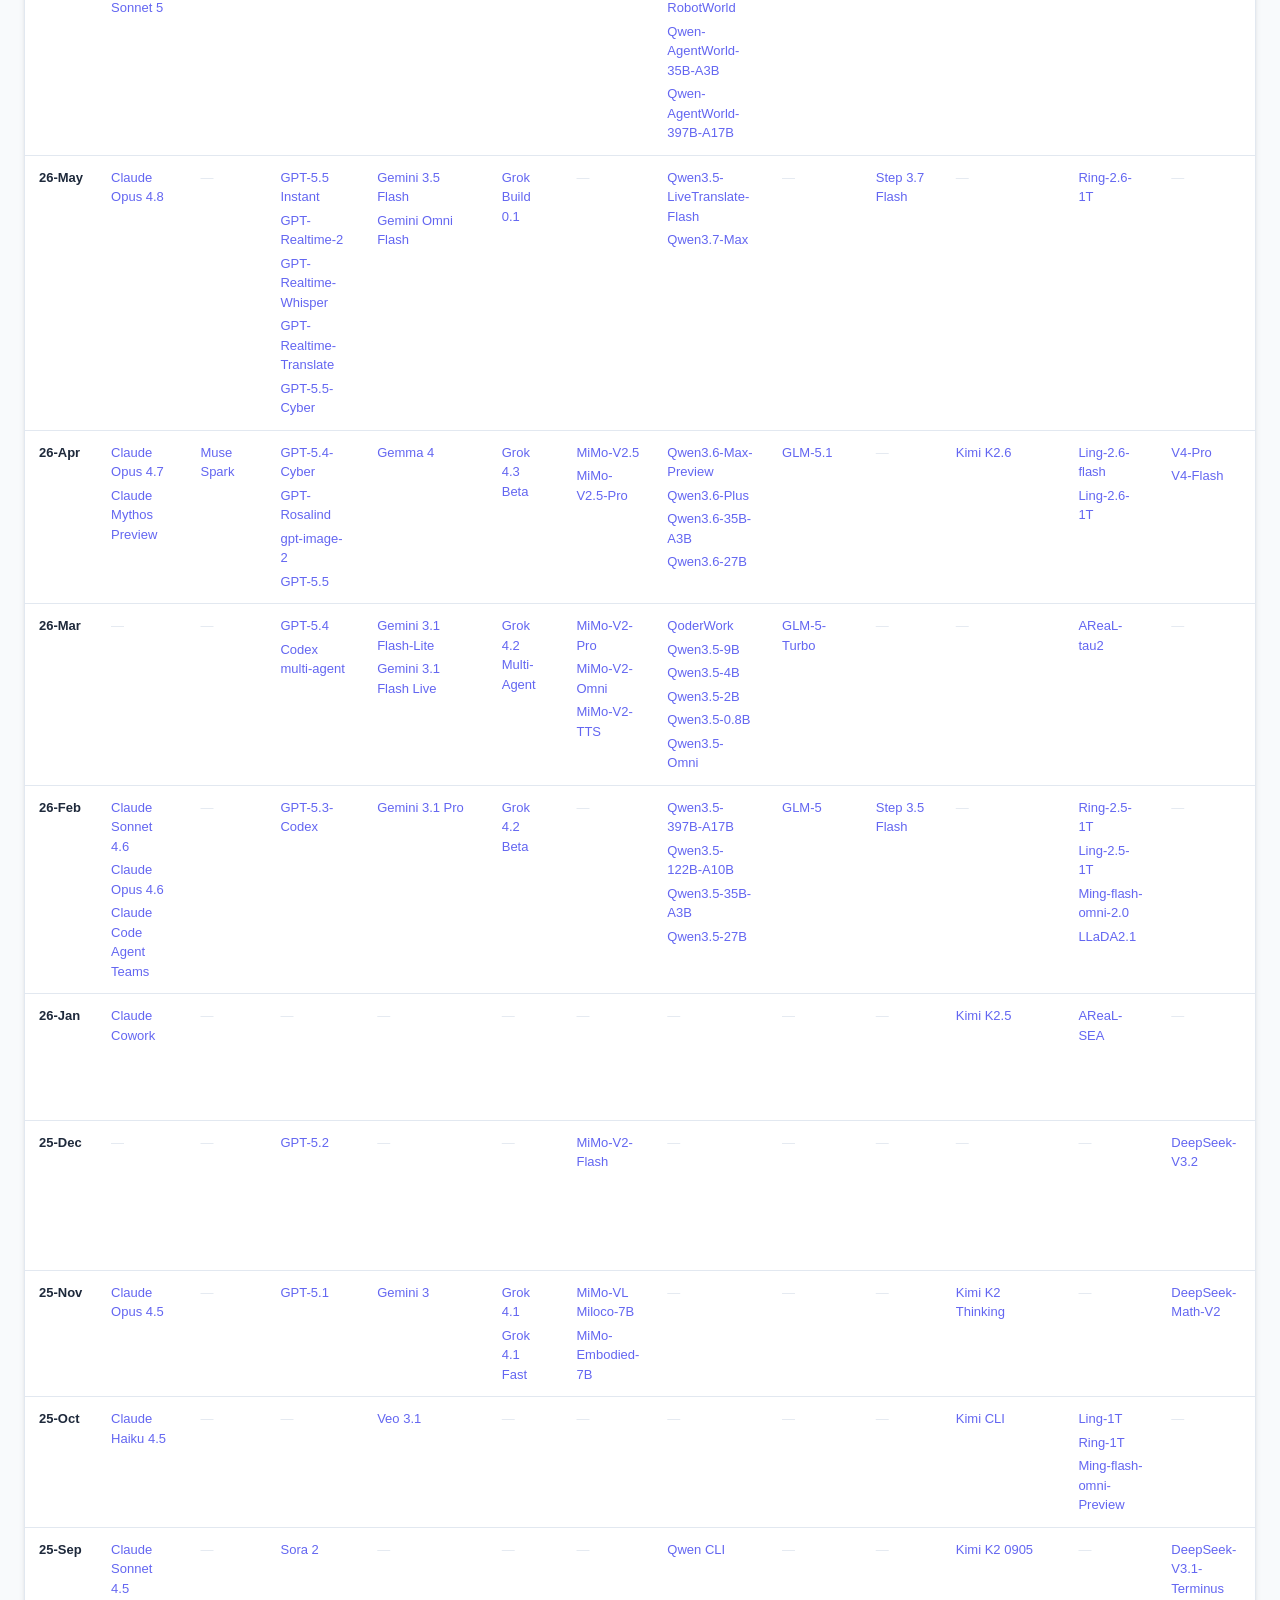
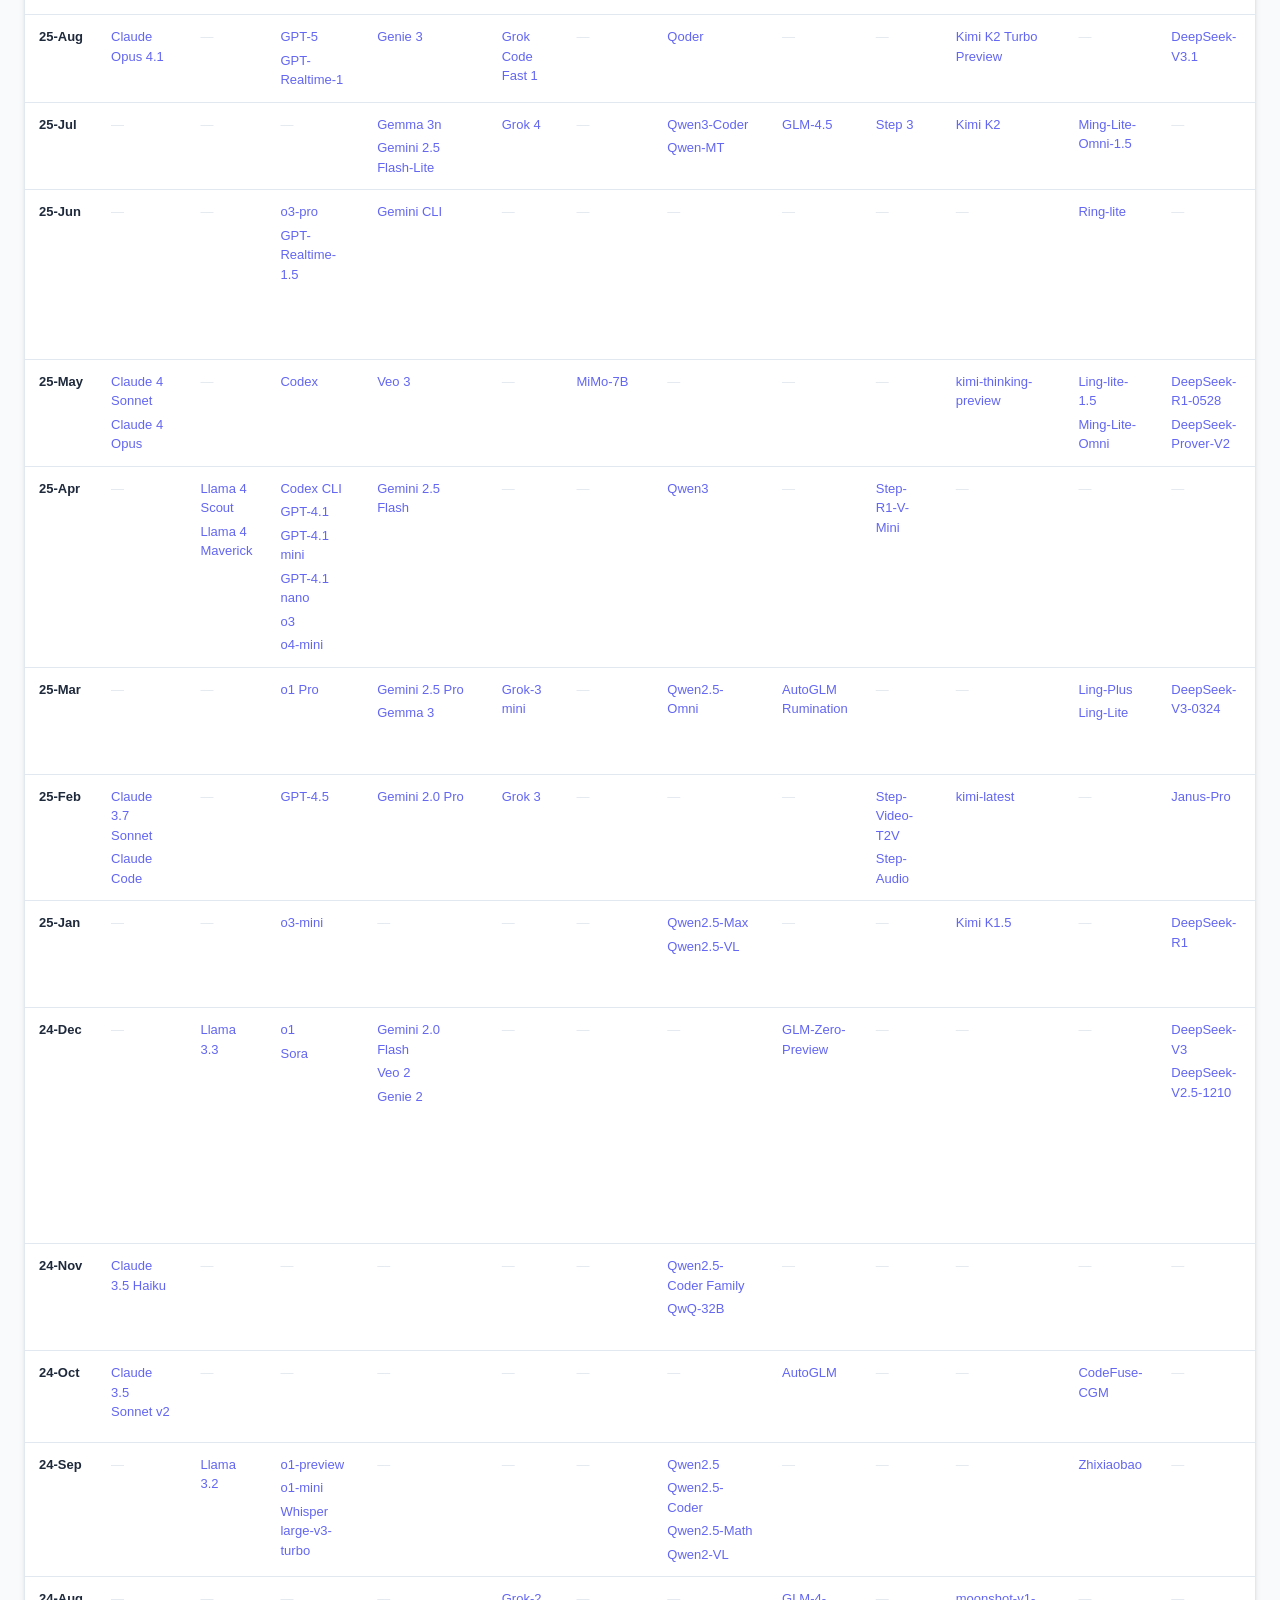
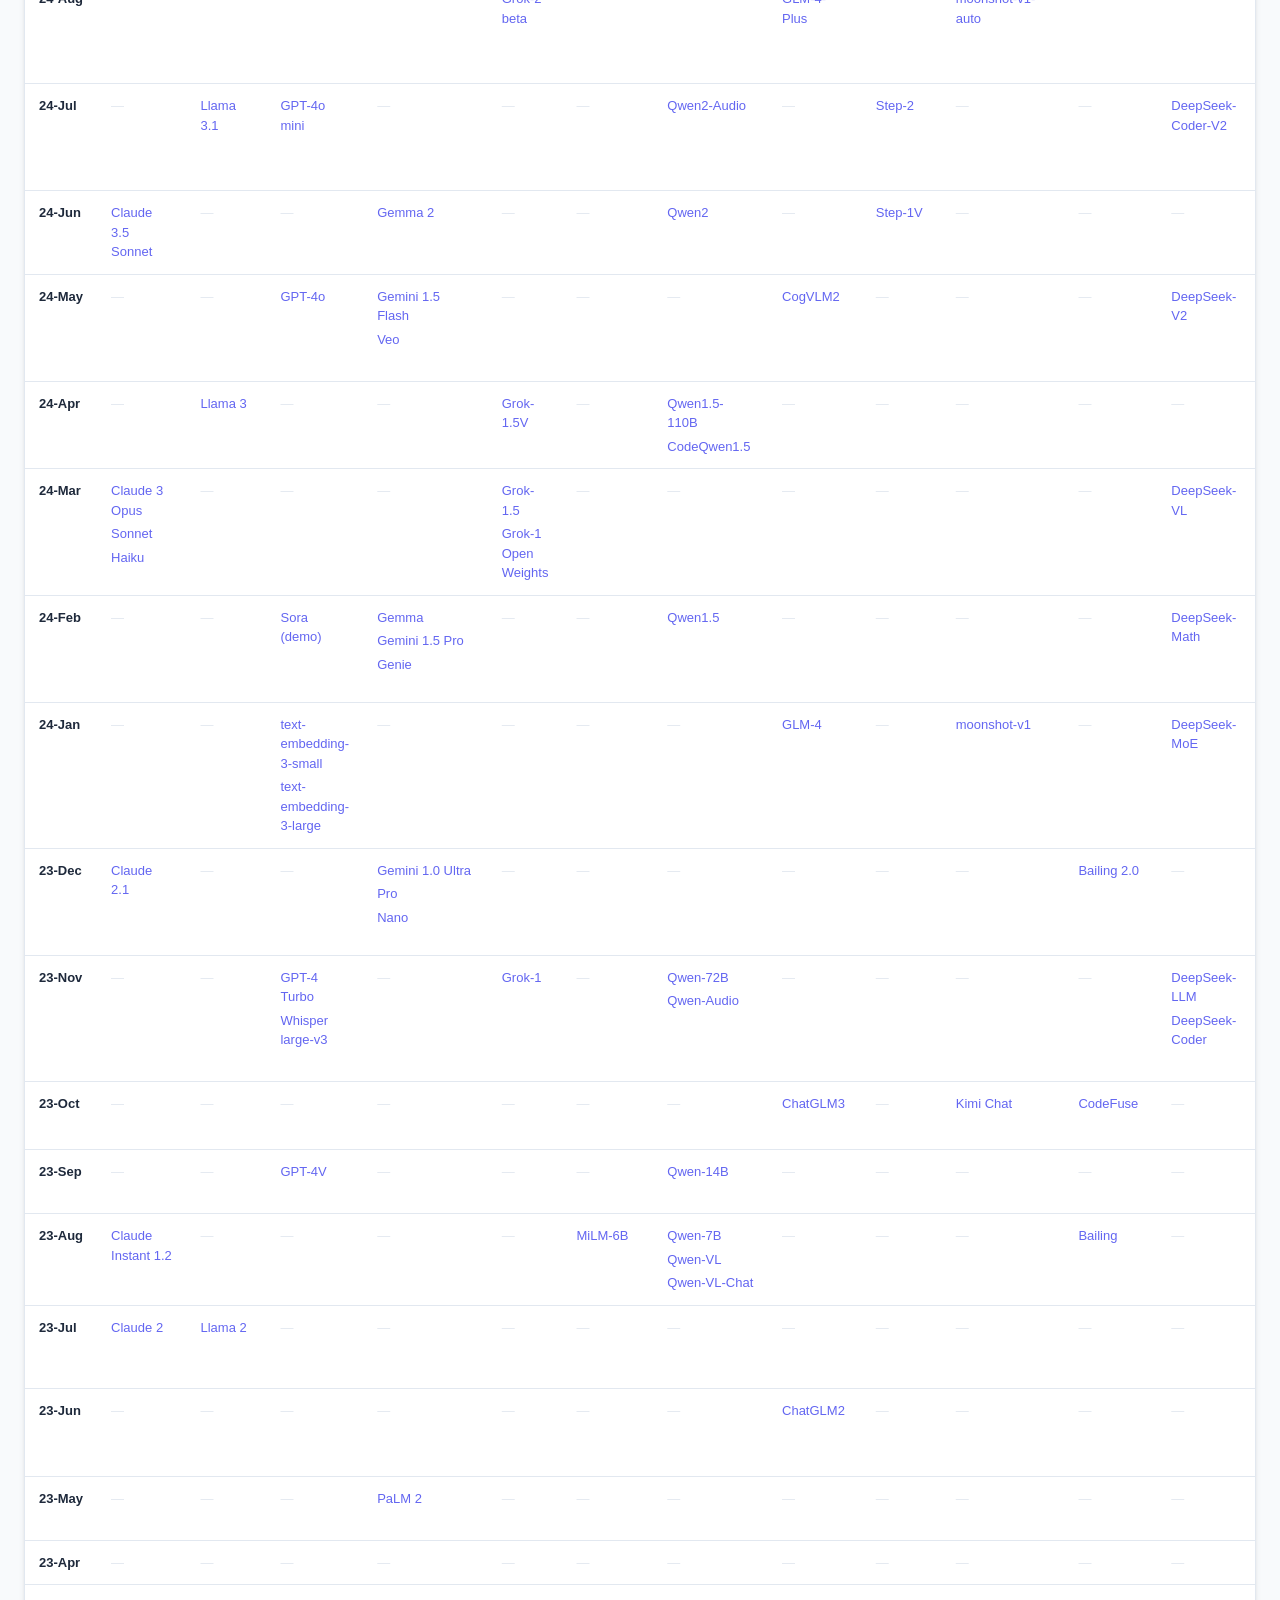
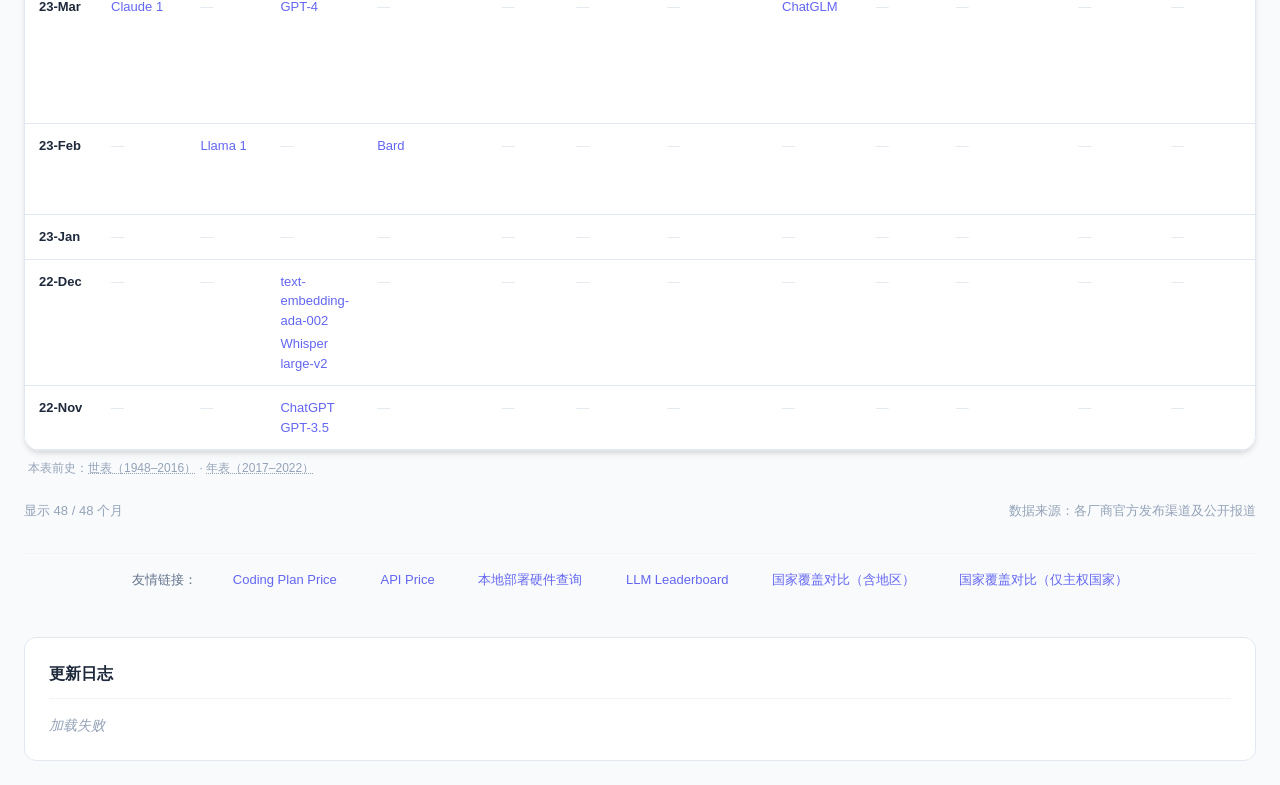
==== commit 7acf1894: "ui: replace upcoming-releases hint with 列排名依据 link; move country-coverage links to friend links" ====
--- a/index.html
+++ b/index.html
@@ -38,13 +38,7 @@
 
     <div class="table-hints">
       <span class="table-hint-left">提示：Shift + 鼠标滚轮可以横向滚动</span>
-      <span class="table-hint-right">即将推出：Gemini 4, Kimi K4</span>
-    </div>
-
-    <div class="ranking-source">
-      <a href="aa-ranking.html" target="_blank" rel="noopener">列排名依据</a>
-       · <a href="supported_countries_and_territories/country-coverage-full.html" target="_blank" rel="noopener">国家覆盖对比（含地区）</a>
-       · <a href="supported_countries_and_territories/country-coverage-sovereign.html" target="_blank" rel="noopener">（仅主权国家）</a>
+      <span class="table-hint-right"><a href="aa-ranking.html" target="_blank" rel="noopener">列排名依据</a></span>
     </div>
 
     <div class="table-wrapper">
@@ -69,6 +63,8 @@
       <a href="https://openrouter.ai/models?order=pricing-high-to-low" target="_blank" rel="noopener">API Price</a>
       <a href="https://apxml.com/zh/models" target="_blank" rel="noopener">本地部署硬件查询</a>
       <a href="https://artificialanalysis.ai/leaderboards/models" target="_blank" rel="noopener">LLM Leaderboard</a>
+      <a href="supported_countries_and_territories/country-coverage-full.html" target="_blank" rel="noopener">国家覆盖对比（含地区）</a>
+      <a href="supported_countries_and_territories/country-coverage-sovereign.html" target="_blank" rel="noopener">国家覆盖对比（仅主权国家）</a>
     </div>
 
     <div class="changelog" id="changelog">
